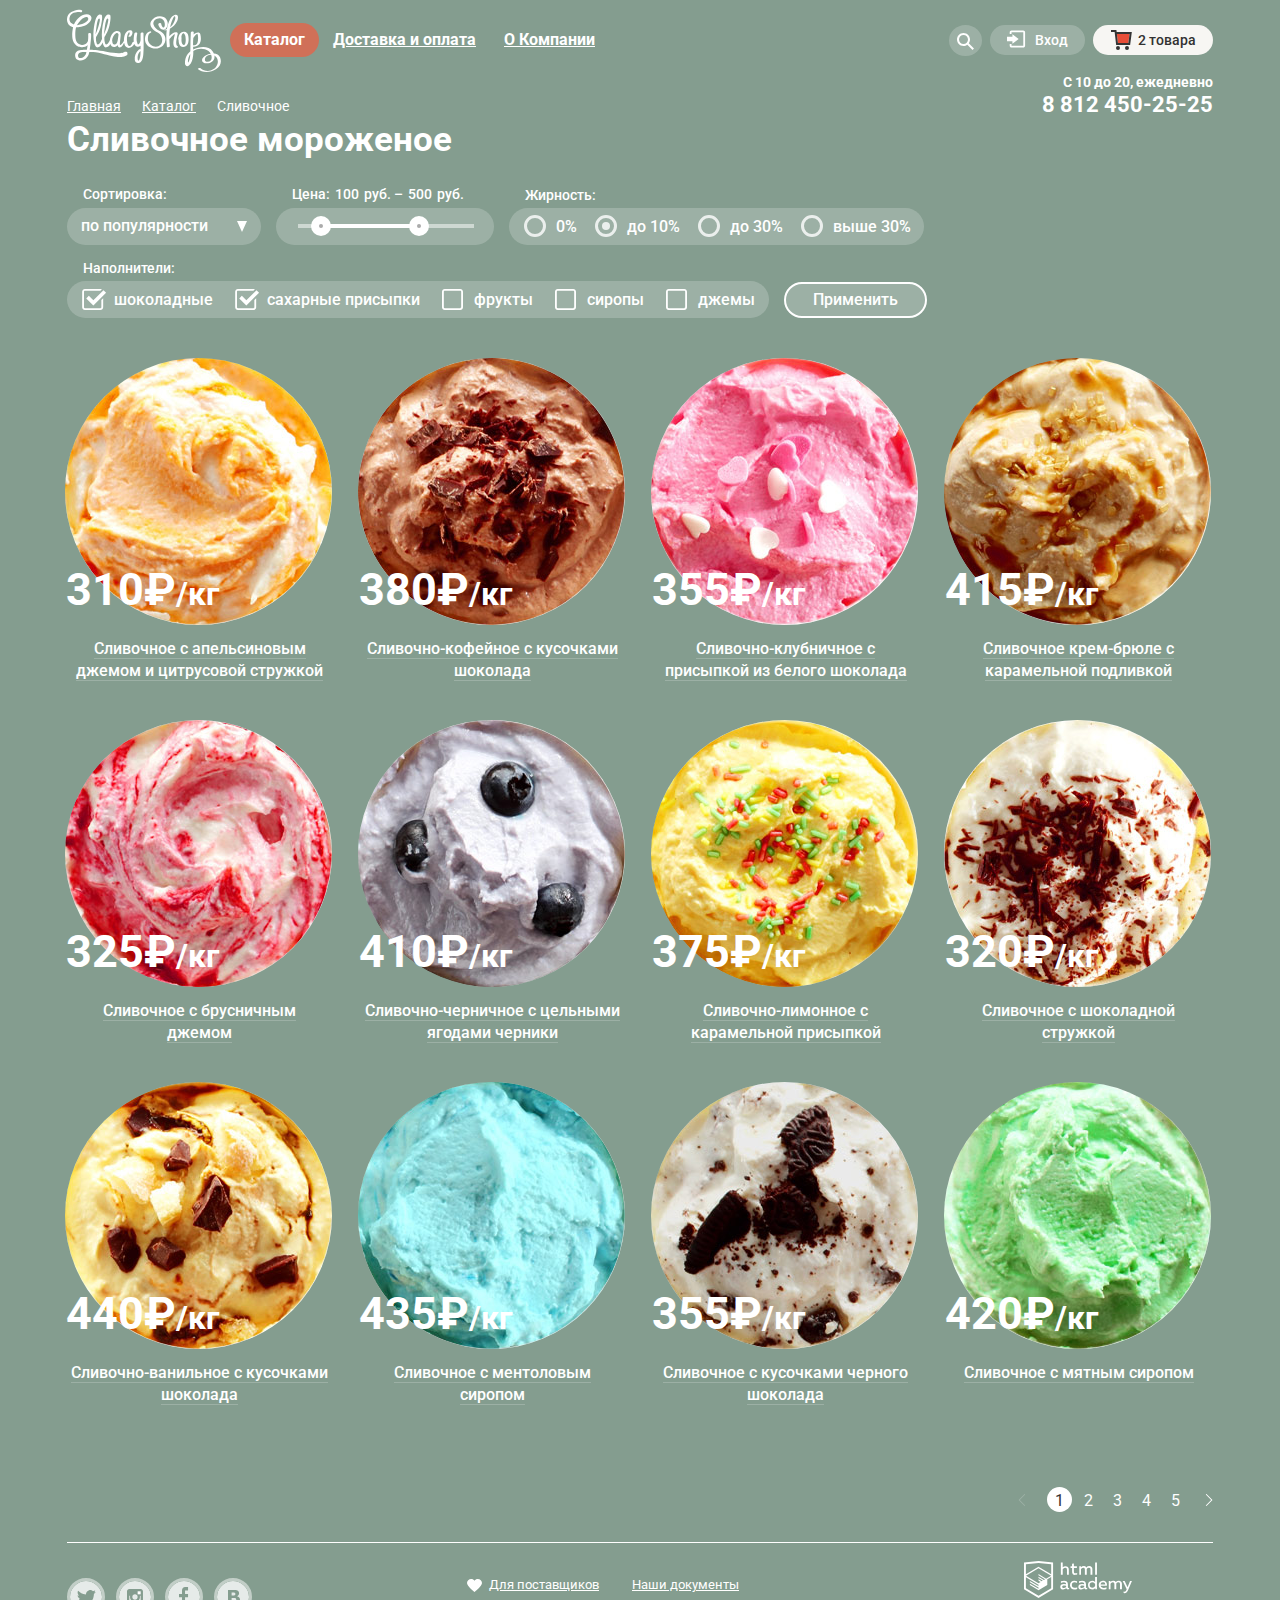
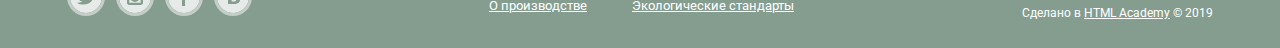
==== catalog.html @ d216a542 "Основное задание: завершаем вёрстку личного проекта" ====
<!DOCTYPE html>
<html lang="ru">
<head>
  <meta charset="UTF-8">
  <title>Каталог</title>
  <link href="https://fonts.googleapis.com/css?family=Roboto:400,500,700&display=swap&subset=cyrillic" rel="stylesheet">
  <link rel="stylesheet" href="css/normalize.css">
  <link rel="stylesheet" href="css/style.css">
</head>
<body>

<header class="main-header">
  <nav class="main-header__wrapper navigation">
    <a class="navigation__logo" href="index.html">
      <img src="img/logo.svg" width="154" height="64" alt="Логотип магазина Глейси">
    </a>
    <ul class="navigation__list menu">
      <li class="menu__item menu__item--catalog menu__item--current">
        <a class="menu__link active" href="#">Каталог</a>
        <ul class="menu__list submenu">
          <li class="submenu__item submenu__item--header"><a>Новинки</a></li>
          <li class="submenu__item"><a class="submenu__link active">Сливочное</a></li>
          <li class="submenu__item"><a class="submenu__link" href="#">Щербеты</a></li>
          <li class="submenu__item"><a class="submenu__link" href="#">Фруктовый лед</a></li>
          <li class="submenu__item"><a class="submenu__link" href="#">Мелорин</a></li>
        </ul>
      </li>
      <li class="menu__item"><a class="menu__link" href="#">Доставка и оплата</a></li>
      <li class="menu__item"><a class="menu__link" href="#">О Компании</a></li>
    </ul>
    <div class="user-navigation">
      <ul class="user-navigation__list">
        <li class="user-navigation__item user-navigation__search">
          <a class="user-navigation__link user-navigation__link--search" href="#">
            <span class="visually-hidden">Поиск</span>
            <svg version="1.1" xmlns="http://www.w3.org/2000/svg" xmlns:xlink="http://www.w3.org/1999/xlink" x="0px"
                 y="0px" width="17px"
                 height="17px" viewBox="0 0 17 17" enable-background="new 0 0 17 17" xml:space="preserve">
              <g>
	              <path fill="#FFFFFF" d="M16.958,15.527L11.75,10.32C12.533,9.247,13,7.93,13,6.5C13,2.91,10.09,0,6.5,0S0,2.91,0,6.5
		              S2.91,13,6.5,13c1.438,0,2.763-0.473,3.839-1.263l5.205,5.204L16.958,15.527z M6.5,11C4.019,11,2,8.981,2,6.5S4.019,2,6.5,2
		              S11,4.019,11,6.5S8.981,11,6.5,11z"/>
              </g>
            </svg>
          </a>
          <div class="tooltip search-form">
            <form action="#" method="get">
              <label for="search-field" class="visually-hidden">Поле поиска</label>
              <input type="search" name="search" id="search-field" placeholder="Что ищем?">
            </form>
          </div>
        </li>
        <li class="user-navigation__item user-navigation__login">
          <a class="user-navigation__link user-navigation__link--login" href="#">
            <svg version="1.1" xmlns="http://www.w3.org/2000/svg"
                 xmlns:xlink="http://www.w3.org/1999/xlink" x="0px" y="0px"
                 width="21px" height="19px" viewBox="0 0 21 19" enable-background="new 0 0 21 19" xml:space="preserve">
              <g>
	              <polygon fill="#FFFFFF"
                         points="6,14.875 12.917,9.5 6,4.125 6,7.042 -0.042,7.042 -0.042,11.959 6,11.959 	"/>
                <path fill="#FFFFFF"
                      d="M18,0H5C3.9,0,3,0.9,3,2v2h2V2h13v15H5v-2H3v2c0,1.1,0.9,2,2,2h13c1.1,0,2-0.9,2-2V2C20,0.9,19.1,0,18,0z"/>
              </g>
            </svg>
            Вход</a>
          <div class="tooltip login-form">
            <form action="#" method="post">
              <p>
                <label for="login-form-email" class="visually-hidden">Электронная почта</label>
                <input type="email" name="email" id="login-form-email" placeholder="Электронная почта">
              </p>
              <p>
                <label for="login-form-password" class="visually-hidden">Пароль</label>
                <input type="password" name="password" id="login-form-password" placeholder="Пароль">
              </p>
              <div class="login-form__controls">
                <button type="submit" class="login-form__btn btn">Войти</button>
                <p>
                  <a href="#" class="login-form__restore">Забыли пароль?</a>
                  <a href="#" class="login-form__restore">Новая регистрация</a>
                </p>
              </div>
            </form>
          </div>
        </li>
        <li class="user-navigation__item user-navigation__basket">
          <a class="user-navigation__link user-navigation__link--full" href="#">2 товара</a>
          <div class="tooltip basket-block">
            <ul class="basket-block__list order">
              <li class="basket-block__item">
                <button type="button" class="order__remove" aria-label="Удалить товар">Удалить товар</button>
                <a class="order__image" href="#">
                  <img src="img/orange-ice-cream-basket.jpg" alt="Пломбир с апельсиновым джемом">
                </a>
                <p class="order__header">Пломбир с апельсиновым джемом</p>
                <p class="order__price-block">
                  <span class="js-weight">1.5 кг.</span>x <span class="order__price js-price">200 руб.</span>
                </p>
                <p class="order__count-price">300 руб.</p>
              </li>
              <li class="basket-block__item">
                <button type="button" class="order__remove">Удалить товар</button>
                <a class="order__image" href="#">
                  <img src="img/strawberry-ice-cream-basket.jpg"
                       alt="Клубничный пломбир с присыпкой из белого шоколада">
                </a>
                <p class="order__header">Клубничный пломбир с присыпкой из белого шоколада</p>
                <p class="order__price-block">
                  <span class="js-weight">1.5 кг.</span>x <span class="order__price js-price">300 руб.</span>
                </p>
                <p class="order__count-price">450 руб.</p>
              </li>
            </ul>
            <p class="basket-block__total-price">Итого: 750 руб.</p>
            <a href="#" class="basket-block__btn btn">Оформить заказ</a>
          </div>
        </li>
      </ul>
    </div>
  </nav>
</header>

<main class="page-content page-catalog">
  <div class="page-content__header">
    <ul class="breadcrumbs">
      <li class="breadcrumbs__item"><a href="index.html">Главная</a></li>
      <li class="breadcrumbs__item"><a href="#">Каталог</a></li>
      <li class="breadcrumbs__item breadcrumbs__item--current"><a>Сливочное</a></li>
    </ul>
    <p class="contacts">
      <span>С 10 до 20, ежедневно</span>
      <a href="tel:88124502525">8 812 450-25-25</a>
    </p>
  </div>
  <h1>Сливочное мороженое</h1>
  <section class="filters">
    <h2 class="visually-hidden">Фильтры выбора товаров</h2>
    <form action="#" method="get">
      <fieldset class="catalog-filter">
        <label for="sort-field" class="catalog-filter__legend">Сортировка:</label>
        <div class="catalog-filter__wrapper catalog-filter__wrapper--select">
          <select name="sort" id="sort-field">
            <option value="popular" selected>по популярности</option>
            <option value="cheap">сначала недорогие</option>
            <option value="expensive">сначала дорогие</option>
            <option value="fat">по жирности</option>
          </select>
        </div>
      </fieldset>
      <section class="catalog-filter">
        <h2 class="visually-hidden">Фильтр по цене товара</h2>
        <p class="catalog-filter__legend price">Цена:
          <label for="price-min-field" class="visually-hidden">Минимальное значение:</label>
          <input type="text" name="price-min" id="price-min-field" value="100"> руб.
          –
          <label for="price-max-field" class="visually-hidden">Максимальное значение:</label>
          <input type="text" name="price-max" id="price-max-field" value="500"> руб.
        </p>
        <div class="catalog-filter__list range">
          <div class="range__line">Утолщенная линия между правым и левым ползунками</div>
          <button type="button" class="range__btn range__btn--left">Левый ползунок</button>
          <button type="button" class="range__btn range__btn--right">Правый ползунок</button>
        </div>
      </section>
      <fieldset class="catalog-filter">
        <legend class="catalog-filter__legend">Жирность:</legend>
        <ul class="catalog-filter__list radio-filter">
          <li class="radio-filter__item">
            <input class="radio-filter__input visually-hidden" type="radio" name="fat" value="0%" id="fat-zero">
            <label class="radio-filter__label" for="fat-zero">0%</label>
          </li>
          <li class="radio-filter__item">
            <input class="radio-filter__input visually-hidden" type="radio" name="fat" value="до 10%" id="fat-ten" checked>
            <label class="radio-filter__label" for="fat-ten">до 10%</label>
          </li>
          <li class="radio-filter__item">
            <input class="radio-filter__input visually-hidden" type="radio" name="fat" value="до 30%" id="fat-thirty">
            <label class="radio-filter__label" for="fat-thirty">до 30%</label>
          </li>
          <li class="radio-filter__item">
            <input class="radio-filter__input visually-hidden" type="radio" name="fat" value="выше 30%" id="fat-above-thirty">
            <label class="radio-filter__label" for="fat-above-thirty">выше 30%</label>
          </li>
        </ul>
      </fieldset>
      <fieldset class="catalog-filter catalog-filter--filler">
        <legend class="catalog-filter__legend">Наполнители:</legend>
        <ul class="catalog-filter__list checkbox-filter">
          <li class="checkbox-filter__item">
            <input class=" checkbox-filter__input visually-hidden" type="checkbox" name="chocolate" id="chocolate-field" checked>
            <label class="checkbox-filter__label" for="chocolate-field">шоколадные</label>
          </li>
          <li class="checkbox-filter__item">
            <input class=" checkbox-filter__input visually-hidden" type="checkbox" name="sugar-powder" id="sugar-powder-field" checked>
            <label class="checkbox-filter__label" for="sugar-powder-field">сахарные присыпки</label>
          </li>
          <li class="checkbox-filter__item">
            <input class=" checkbox-filter__input visually-hidden" type="checkbox" name="fruits" id="fruits-field">
            <label class="checkbox-filter__label" for="fruits-field">фрукты</label>
          </li>
          <li class="checkbox-filter__item">
            <input class=" checkbox-filter__input visually-hidden" type="checkbox" name="syrups" id="syrups-field">
            <label class="checkbox-filter__label" for="syrups-field">сиропы</label>
          </li>
          <li class="checkbox-filter__item">
            <input class=" checkbox-filter__input visually-hidden" type="checkbox" name="jams" id="jams-field">
            <label class="checkbox-filter__label" for="jams-field">джемы</label>
          </li>
        </ul>
      </fieldset>
      <button type="submit" class="filters__btn">Применить</button>
    </form>
  </section>
  <section class="catalog">
    <h2 class="visually-hidden">Список товаров</h2>
    <ul class="catalog__list">
      <li class="catalog__item catalog-card">
        <div class="catalog-card__inner">
          <h3 class="catalog-card__header">
            <a href="img/orange-ice-cream.jpg">Сливочное с апельсиновым джемом и цитрусовой стружкой</a>
          </h3>
          <a class="catalog-card__image" href="img/orange-ice-cream.jpg">
            <img src="img/orange-ice-cream.jpg" width="267" height="267"
                 alt="Сливочное с апельсиновым джемом и цитрусовой стружкой">
          </a>
          <p class="catalog-card__price">310&#8381;<span class="catalog-card__weight">/кг</span></p>
          <a class="catalog-card__btn btn" href="#">Быстрый просмотр</a>
        </div>
      </li>
      <li class="catalog__item catalog-card">
        <div class="catalog-card__inner">
          <h3 class="catalog-card__header">
            <a href="img/coffee-ice-cream.jpg">Сливочно-кофейное с кусочками шоколада</a>
          </h3>
          <a class="catalog-card__image" href="img/coffee-ice-cream.jpg">
            <img src="img/coffee-ice-cream.jpg" width="267" height="267" alt="Сливочно-кофейное с кусочками шоколада">
          </a>
          <p class="catalog-card__price">380&#8381;<span class="catalog-card__weight">/кг</span></p>
          <a class="catalog-card__btn btn" href="#">Быстрый просмотр</a>
        </div>
      </li>
      <li class="catalog__item catalog-card">
        <div class="catalog-card__inner">
          <h3 class="catalog-card__header">
            <a href="img/strawberry-ice-cream.jpg">Сливочно-клубничное с присыпкой из белого шоколада</a>
          </h3>
          <a class="catalog-card__image" href="img/strawberry-ice-cream.jpg">
            <img src="img/strawberry-ice-cream.jpg" width="267" height="267"
                 alt="Сливочно-клубничное с присыпкой из белого шоколада">
          </a>
          <p class="catalog-card__price">355&#8381;<span class="catalog-card__weight">/кг</span></p>
          <a class="catalog-card__btn btn" href="#">Быстрый просмотр</a>
        </div>
      </li>
      <li class="catalog__item catalog-card">
        <div class="catalog-card__inner">
          <h3 class="catalog-card__header">
            <a href="img/cream-ice-cream.jpg">Сливочное крем-брюле с карамельной подливкой</a>
          </h3>
          <a class="catalog-card__image" href="img/cream-ice-cream.jpg">
            <img src="img/cream-ice-cream.jpg" width="267" height="267"
                 alt="Сливочное крем-брюле с карамельной подливкой">
          </a>
          <p class="catalog-card__price">415&#8381;<span class="catalog-card__weight">/кг</span></p>
          <a class="catalog-card__btn btn" href="#">Быстрый просмотр</a>
        </div>
      </li>
      <li class="catalog__item catalog-card">
        <div class="catalog-card__inner">
          <h3 class="catalog-card__header">
            <a href="img/cowberry-ice-cream.jpg">Сливочное с брусничным джемом</a>
          </h3>
          <a class="catalog-card__image" href="img/cowberry-ice-cream.jpg">
            <img src="img/cowberry-ice-cream.jpg" width="267" height="267" alt="Сливочное с брусничным джемом">
          </a>
          <p class="catalog-card__price">325&#8381;<span class="catalog-card__weight">/кг</span></p>
          <a class="catalog-card__btn btn" href="#">Быстрый просмотр</a>
        </div>
      </li>
      <li class="catalog__item catalog-card">
        <div class="catalog-card__inner">
          <h3 class="catalog-card__header">
            <a href="img/blueberries-ice-cream.jpg">Сливочно-черничное с цельными ягодами черники</a>
          </h3>
          <a class="catalog-card__image" href="img/blueberries-ice-cream.jpg">
            <img src="img/blueberries-ice-cream.jpg" width="267" height="267"
                 alt="Сливочно-черничное с цельными ягодами черники">
          </a>
          <p class="catalog-card__price">410&#8381;<span class="catalog-card__weight">/кг</span></p>
          <a class="catalog-card__btn btn" href="#">Быстрый просмотр</a>
        </div>
      </li>
      <li class="catalog__item catalog-card">
        <div class="catalog-card__inner">
          <h3 class="catalog-card__header">
            <a href="img/lemon-ice-cream.jpg">Сливочно-лимонное с карамельной присыпкой</a>
          </h3>
          <a class="catalog-card__image" href="img/lemon-ice-cream.jpg">
            <img src="img/lemon-ice-cream.jpg" width="267" height="267" alt="Сливочно-лимонное с карамельной присыпкой">
          </a>
          <p class="catalog-card__price">375&#8381;<span class="catalog-card__weight">/кг</span></p>
          <a class="catalog-card__btn btn" href="#">Быстрый просмотр</a>
        </div>
      </li>
      <li class="catalog__item catalog-card">
        <div class="catalog-card__inner">
          <h3 class="catalog-card__header">
            <a href="img/chocolate-chips-ice-cream.jpg">Сливочное с шоколадной стружкой</a>
          </h3>
          <a class="catalog-card__image" href="img/chocolate-chips-ice-cream.jpg">
            <img src="img/chocolate-chips-ice-cream.jpg" width="267" height="267" alt="Сливочное с шоколадной стружкой">
          </a>
          <p class="catalog-card__price">320&#8381;<span class="catalog-card__weight">/кг</span></p>
          <a class="catalog-card__btn btn" href="#">Быстрый просмотр</a>
        </div>
      </li>
      <li class="catalog__item catalog-card">
        <div class="catalog-card__inner">
          <h3 class="catalog-card__header">
            <a href="img/vanilla-ice-cream.jpg">Сливочно-ванильное с кусочками шоколада</a>
          </h3>
          <a class="catalog-card__image" href="img/vanilla-ice-cream.jpg">
            <img src="img/vanilla-ice-cream.jpg" width="267" height="267" alt="Сливочно-ванильное с кусочками шоколада">
          </a>
          <p class="catalog-card__price">440&#8381;<span class="catalog-card__weight">/кг</span></p>
          <a class="catalog-card__btn btn" href="#">Быстрый просмотр</a>
        </div>
      </li>
      <li class="catalog__item catalog-card">
        <div class="catalog-card__inner">
          <h3 class="catalog-card__header">
            <a href="img/menthol-ice-cream.jpg">Сливочноe с ментоловым сиропом</a>
          </h3>
          <a class="catalog-card__image" href="img/menthol-ice-cream.jpg">
            <img src="img/menthol-ice-cream.jpg" width="267" height="267" alt="Сливочноe с ментоловым сиропом">
          </a>
          <p class="catalog-card__price">435&#8381;<span class="catalog-card__weight">/кг</span></p>
          <a class="catalog-card__btn btn" href="#">Быстрый просмотр</a>
        </div>
      </li>
      <li class="catalog__item catalog-card">
        <div class="catalog-card__inner">
          <h3 class="catalog-card__header">
            <a href="img/chocolate-piece-ice-cream.jpg">Сливочное с кусочками черного шоколада</a>
          </h3>
          <a class="catalog-card__image" href="img/chocolate-piece-ice-cream.jpg">
            <img src="img/chocolate-piece-ice-cream.jpg" width="267" height="267"
                 alt="Сливочное с кусочками черного шоколада">
          </a>
          <p class="catalog-card__price">355&#8381;<span class="catalog-card__weight">/кг</span></p>
          <a class="catalog-card__btn btn" href="#">Быстрый просмотр</a>
        </div>
      </li>
      <li class="catalog__item catalog-card">
        <div class="catalog-card__inner">
          <h3 class="catalog-card__header">
            <a href="img/mint-ice-cream.jpg">Сливочное с мятным сиропом</a>
          </h3>
          <a class="catalog-card__image" href="img/mint-ice-cream.jpg">
            <img src="img/mint-ice-cream.jpg" width="267" height="267" alt="Сливочное с мятным сиропом">
          </a>
          <p class="catalog-card__price">420&#8381;<span class="catalog-card__weight">/кг</span></p>
          <a class="catalog-card__btn btn" href="#">Быстрый просмотр</a>
        </div>
      </li>
    </ul>
  </section>
  <ul class="pagination">
    <li class="pagination__item pagination__item--previous">
      <a>
        <span class="visually-hidden">Предыдущая</span>
        <svg version="1.1" xmlns="http://www.w3.org/2000/svg" xmlns:xlink="http://www.w3.org/1999/xlink" x="0px" y="0px"
             width="8px" height="12px" viewBox="0 0 8 12" enable-background="new 0 0 8 12" xml:space="preserve">
          <path fill="#C1C6CE" d="M7.237,5.642L1.729,0.133c-0.198-0.198-0.519-0.198-0.716,0s-0.198,0.519,0,0.716L6.163,6l-5.151,5.15
	          c-0.198,0.198-0.198,0.519,0,0.717c0.099,0.099,0.229,0.148,0.358,0.148c0.129,0,0.259-0.05,0.358-0.148l5.509-5.509
	          C7.436,6.16,7.436,5.84,7.237,5.642z"/>
        </svg>
      </a>
    </li>
    <li class="pagination__item pagination__item--current"><a>1</a></li>
    <li class="pagination__item"><a href="#">2</a></li>
    <li class="pagination__item"><a href="#">3</a></li>
    <li class="pagination__item"><a href="#">4</a></li>
    <li class="pagination__item"><a href="#">5</a></li>
    <li class="pagination__item pagination__item--next">
      <a href="#">
        <span class="visually-hidden">Следующая</span>
        <svg version="1.1" xmlns="http://www.w3.org/2000/svg" xmlns:xlink="http://www.w3.org/1999/xlink" x="0px" y="0px"
             width="8px" height="12px" viewBox="0 0 8 12" enable-background="new 0 0 8 12" xml:space="preserve">
          <path fill="#C1C6CE" d="M7.237,5.642L1.729,0.133c-0.198-0.198-0.519-0.198-0.716,0s-0.198,0.519,0,0.716L6.163,6l-5.151,5.15
	          c-0.198,0.198-0.198,0.519,0,0.717c0.099,0.099,0.229,0.148,0.358,0.148c0.129,0,0.259-0.05,0.358-0.148l5.509-5.509
	          C7.436,6.16,7.436,5.84,7.237,5.642z"/>
        </svg>
      </a>
    </li>
  </ul>
</main>

<footer class="main-footer main-footer--catalog">
  <div class="main-footer__wrapper">
    <section class="main-footer__item footer-social">
      <h2 class="visually-hidden">Группы в соц. сетях</h2>
      <ul class="footer-social__list">
        <li>
          <a class="footer-social__btn footer-social__btn--tvr" href="#">
            <span class="visually-hidden">Группа в твиттере</span>
            <svg version="1.1" xmlns="http://www.w3.org/2000/svg" xmlns:xlink="http://www.w3.org/1999/xlink" x="0px"
                 y="0px" width="32px"
                 height="32px" viewBox="0 0 32 32" enable-background="new 0 0 32 32" xml:space="preserve">
              <g>
	              <path fill="#FFFFFF" d="M16,0C7.164,0,0,7.164,0,16c0,8.837,7.164,16,16,16c8.837,0,16-7.163,16-16C32,7.164,24.837,0,16,0z
		              M23.944,12.809c-0.251,6.516-3.463,10.832-10.992,10.702c-0.14,0-0.205,0-0.233,0c-0.015,0-0.021,0-0.021,0
		              c-0.029,0-0.094,0-0.232,0c-0.447,0-4.543-0.443-5.344-1.823c2.479,0.19,4.247-0.406,5.12-1.136
		              c-1.048-0.289-2.923-0.461-3.251-2.848c0.384,0.104,0.618,0.221,1.299,0.113c-1.307-0.824-2.758-1.519-2.679-3.643
		              c0.311,0.317,1.164,0.518,1.46,0.457c-0.768-0.233-2.149-3.244-0.974-4.781c1.984,1.79,4.075,3.482,7.804,3.643
		              c0.227-2.214,1.24-3.699,3.168-4.325c1.84-0.479,3.255,0.26,3.901,1.138c0.737-0.224,1.453-0.466,2.193-0.685
		              c-0.004,0.833-0.569,1.463-0.935,1.709c0.747,0.165,1.423-0.475,1.423-0.475C25.467,11.818,24.557,12.58,23.944,12.809z"/>
              </g>
            </svg>
          </a>
        </li>
        <li>
          <a class="footer-social__btn footer-social__btn--inst" href="#">
            <span class="visually-hidden">Группа в инстаграмме</span>
            <svg version="1.1" xmlns="http://www.w3.org/2000/svg" xmlns:xlink="http://www.w3.org/1999/xlink" x="0px" y="0px"
                 width="32px" height="32px" viewBox="0 0 32 32" enable-background="new 0 0 32 32" xml:space="preserve">
              <g>
	              <path fill="#FFFFFF" d="M20.916,16c0,2.728-2.211,4.938-4.938,4.938S11.039,18.728,11.039,16c0-0.394,0.051-0.773,0.138-1.14
		              h-0.897v6.838h11.396V14.86h-0.897C20.865,15.227,20.916,15.606,20.916,16z"/>
                <path fill="#FFFFFF" d="M15.978,18.659c1.466,0,2.659-1.193,2.659-2.659s-1.193-2.659-2.659-2.659
		              c-1.466,0-2.659,1.193-2.659,2.659S14.511,18.659,15.978,18.659z"/>
                <rect x="18.637" y="10.302" fill="#FFFFFF" width="3.039" height="3.039"/>
                <path fill="#FFFFFF" d="M16,0C7.164,0,0,7.164,0,16c0,8.837,7.164,16,16,16c8.837,0,16-7.163,16-16C32,7.164,24.837,0,16,0z
		              M23.955,21.698c0,1.254-1.025,2.279-2.279,2.279H10.279C9.026,23.978,8,22.952,8,21.698V10.302c0-1.253,1.026-2.279,2.279-2.279
		              h11.396c1.254,0,2.279,1.026,2.279,2.279V21.698z"/>
              </g>
            </svg>
          </a>
        </li>
        <li>
          <a class="footer-social__btn footer-social__btn--fb" href="#">
            <span class="visually-hidden">Группа во фейсбуке</span>
            <svg version="1.1" xmlns="http://www.w3.org/2000/svg" xmlns:xlink="http://www.w3.org/1999/xlink" x="0px" y="0px"
                 width="32px" height="32px" viewBox="0 0 32 32" enable-background="new 0 0 32 32" xml:space="preserve">
              <path fill="#FFFFFF" d="M16,0C7.164,0,0,7.163,0,16s7.164,16,16,16c8.837,0,16-7.164,16-16S24.837,0,16,0z M20.062,9.455h-3.021
	              v3.444h3.021v3.445h-3.021v8.61h-3.021v-8.61H11v-3.445h3.021V9.455c0-1.902,1.353-3.445,3.021-3.445h3.021V9.455z"/>
            </svg>
          </a>
        </li>
        <li>
          <a class="footer-social__btn footer-social__btn--vk" href="#">
            <span class="visually-hidden">Группа во вконтакте</span>
            <svg version="1.1" xmlns="http://www.w3.org/2000/svg" xmlns:xlink="http://www.w3.org/1999/xlink" x="0px" y="0px"
                 width="32px" height="32px" viewBox="0 0 32 32" enable-background="new 0 0 32 32" xml:space="preserve">
              <g>
	              <path fill="#FFFFFF" d="M16.637,14.495c0.402-0.019,0.719-0.082,0.951-0.188c0.326-0.145,0.54-0.33,0.641-0.559
		              c0.101-0.229,0.15-0.496,0.15-0.797c0-0.232-0.058-0.465-0.174-0.697c-0.116-0.232-0.322-0.405-0.617-0.517
		              c-0.264-0.1-0.592-0.155-0.984-0.165c-0.392-0.009-0.943-0.014-1.652-0.014h-0.339v2.965h0.565
		              C15.749,14.523,16.235,14.514,16.637,14.495z"/>
                <path fill="#FFFFFF" d="M18.118,17.084c-0.282-0.081-0.672-0.125-1.166-0.132c-0.494-0.006-1.012-0.009-1.55-0.009h-0.79v3.493
		              h0.264c1.014,0,1.74-0.003,2.18-0.009c0.438-0.007,0.843-0.088,1.212-0.245c0.377-0.157,0.633-0.364,0.774-0.625
		              s0.214-0.562,0.214-0.9c0-0.446-0.088-0.788-0.261-1.03C18.825,17.386,18.531,17.204,18.118,17.084z"/>
                <path fill="#FFFFFF" d="M16,0C7.164,0,0,7.164,0,16c0,8.837,7.164,16,16,16c8.837,0,16-7.163,16-16C32,7.164,24.837,0,16,0z
		              M22.602,20.531c-0.273,0.533-0.646,0.976-1.124,1.327c-0.552,0.415-1.161,0.71-1.823,0.886s-1.501,0.264-2.519,0.264h-6.121V8.987
		              h5.443c1.13,0,1.957,0.038,2.48,0.113c0.524,0.076,1.045,0.242,1.561,0.5c0.533,0.27,0.929,0.632,1.189,1.087
		              c0.26,0.455,0.392,0.975,0.392,1.558c0,0.678-0.179,1.278-0.536,1.795c-0.358,0.518-0.863,0.92-1.517,1.208v0.075
		              c0.917,0.182,1.642,0.559,2.179,1.13c0.537,0.571,0.807,1.325,0.807,2.261C23.013,19.392,22.875,19.997,22.602,20.531z"/>
              </g>
            </svg>
          </a>
        </li>
      </ul>
    </section>
    <section class="main-footer__item footer-info">
      <h2 class="visually-hidden">Информация</h2>
      <ul class="footer-info__list">
        <li><a class="footer-info__heart" href="#">Для поставщиков</a></li>
        <li><a href="#">Наши документы</a></li>
        <li><a href="#">О производстве</a></li>
        <li><a href="#">Экологические стандарты</a></li>
      </ul>
    </section>
    <section class="main-footer__item footer-copyright">
      <h2 class="visually-hidden">Авторские права разработчика сайта</h2>
      <a href="https://htmlacademy.ru/intensive/htmlcss">
        <img src="img/logo-htmlacademy.svg" width="108" height="39" alt="Логотип HTML academy">
      </a>
      <p>Сделано в <a class="footer-copyright__html-academy" href="https://htmlacademy.ru/intensive/htmlcss">HTML
        Academy</a> © 2019</p>
    </section>
  </div>
</footer>

</body>
</html>
---- css/style.css ----
@keyframes slider-animation {
  from {
    transform: translateY(-1000px);
  }

  50% {
    transform: scale(1);
  }

  to {
    transform: translateY(0px);
  }
}

body {
  background-color: #849d8f;
  color: #ffffff;
  font-family: "Roboto", "Arial", sans-serif;
  font-size: 16px;
  font-weight: 400;
  line-height: 22px;
  padding: 0;
}

.hidden {
  display: none;
}

.visually-hidden {
  position: absolute;
  width: 1px;
  height: 1px;
  margin: -1px;
  border: 0;
  padding: 0;
  clip: rect(0 0 0 0);
  overflow: hidden;
}

.overlay {
  background-color: rgba(0, 0, 0, 0.3);
  height: 100%;
  position: fixed;
    left: 0;
    top: 0;
  width: 100%;
  z-index: 1;
}

input::placeholder,
textarea::placeholder {
  color: #999999;
  font-size: 14px;
  font-weight: 400;
  line-height: 24px;
}

/*     IE,  Edge     */
input:-ms-input-placeholder,
textarea:-ms-input-placeholder,
input::-ms-input-placeholder,
textarea::-ms-input-placeholder {
  color: #999999;
  font-size: 14px;
  font-weight: 400;
  line-height: 24px;
}

:focus {
  box-shadow: 0 0 0 2px #8fbdec;
  outline: none;
}

input:focus {
  border-radius: 3px;
}

.ice-cream-1 {
  background-color: #849d8f;
}

.ice-cream-2 {
  background-color: #8996a6;
}

.ice-cream-3 {
  background-color: #9d8b84;
}

.animation {
  animation-name: slider-animation;
  animation-duration: 0.5s;
}

/*      HEADER       */

.main-header {
  color: #323232;
  padding-top: 9px;
}

.main-header__wrapper {
  display: flex;
    align-items: center;
    justify-content: flex-start;
  margin: 0 auto;
  padding: 0 27px;
  width: 1146px;
}

.menu,
.submenu {
  list-style-type: none;
  margin: 0;
  padding: 0;
}

.menu {
  display: flex;
    flex-wrap: wrap;
  font-weight: 700;
  line-height: 18px;
  width: 470px;
}

.menu a {
  display: block;
}

.menu__item--catalog {
  position: relative;
}

.menu__item--catalog::after {
  background-color: transparent;
  content: "";
  position: absolute;
    bottom: -3px;
  height: 5px;
  width: 90px;
}

.navigation__logo {
  height: 62px;
  margin-right: 9px;
  width: 154px;
}

.menu .active {
  background-color: #d07058;
  color: #ffffff;
  text-decoration: none;
}

.menu__link.active {
  font-weight: 700;
}

.menu__link {
  border-radius: 20px;
  color: #ffffff;
  padding: 8px 14px;
}

.menu__link[href]:hover,
.menu__link[href]:focus {
  background-color: #f7f6f3;
  color: #323232;
  font-weight: bold;
  text-decoration: none;
}

.menu__link[href]:active {
  background-color: #ededed;
  box-shadow: inset 0 2px 1px 0 #696969;
}

.submenu {
  background-color: #f8f7f4;
  border-radius: 5px;
  color: #323232;
  font-size: 14px;
  font-weight: 400;
  line-height: 16px;
  opacity: 0;
  pointer-events: none;
  position: absolute;
    left: -5px;
    top: 36px;
  width: 142px;
}

.submenu,
.tooltip {
  box-shadow: 0 20px 20px 0 rgba(0, 0, 0, 0.4);
}


.submenu__item a {
  display: block;
  padding: 6px 15px 10px 19px;
}

.submenu__item--header a {
  border-bottom: 1px solid #d1d0ce;
  font-weight: 700;
  margin: 0 5px 3px;
  padding: 13px 15px 10px;
}

.submenu__link {
  color: #323232;
  text-decoration: none;
}

.submenu__link[href]:hover,
.submenu__link[href]:focus {
  background-color: #fbded7;
}

.submenu__link[href]:active {
  background-color: #f6b5a5;
}

.menu__item--catalog:hover .submenu,
.menu__link--catalog:hover + .submenu,
.menu__link--catalog:focus + .submenu {
  opacity: 1;
  pointer-events: auto;
}

.menu__item--catalog:focus-within .submenu {
  opacity: 1;
  pointer-events: auto;
}

.user-navigation {
  font-size: 14px;
  line-height: 16px;
  margin-left: auto;
}

.user-navigation__item {
  margin-left: 8px;
  position: relative;
}

.user-navigation__item::after {
  background-color: transparent;
  content: "";
  position: absolute;
    bottom: -5px;
    height: 5px;
  width: 100px;
}

.user-navigation__search::after {
  width: 40px;
}

.user-navigation__list {
  display: flex;
    align-items: center;
    flex-wrap: wrap;
    -ms-flex-wrap: wrap;
  list-style-type: none;
  margin: 0;
  padding: 0;
}

.user-navigation__link {
  background-color: rgba(255, 255, 255, 0.2);
  border-radius: 25px;
  display: block;
  color: #ffffff;
  font-weight: 500;
  padding-bottom: 7px;
  padding-left: 45px;
  padding-right: 17px;
  padding-top: 7px;
  position: relative;
  text-decoration: none;
}

.tooltip {
  background-color: #f8f7f4;
  border-radius: 5px;
  font-size: 16px;
  line-height: 24px;
  opacity: 0;
  pointer-events: none;
  position: absolute;
    right: 0;
    top: 34px;
  z-index: 1;
}

.tooltip input {
  border: 1px solid #d3d3d2;
  border-radius: 3px;
  box-sizing: border-box;
  font: inherit;
  font-weight: 700;
  height: 43px;
}

.tooltip input:hover {
  border: 1px solid transparent;
  box-shadow: 0 0 0 2px #d3d3d2;
}

.tooltip input:focus {
  border: 1px solid transparent;
  box-shadow: 0 0 0 2px #8fbdec;
}

.search-form {
  padding: 20px 15px 21px;
  width: 313px;
}

.search-form input {
  padding: 0 12px;
  width: 100%;
}

.login-form {
  padding: 20px 18px 16px 18px;
  width: 241px;
}

.login-form__item {
  margin: 0;
  margin-bottom: 21px;
}

.login-form input {
  padding: 0 14px;
  width: 100%;
}

.login-form__controls {
  display: flex;
  align-items: flex-start;
}

.login-form__controls p {
  margin: 0;
}

.login-form__restore {
  color: #323232;
  /*display: block;*/
  font-size: 13px;
}

.login-form__btn {
  border-radius: 20px;
  margin-right: 20px;
  padding: 12px 25px 10px;
}

.user-navigation__search a {
  border-radius: 50%;
  padding: 8px;
  padding-bottom: 3px;
}

.user-navigation__item:hover .tooltip,
.user-navigation__link:hover + .tooltip,
.user-navigation__link:focus + .tooltip {
  opacity: 1;
  pointer-events: auto;
}

.user-navigation__item:focus-within .tooltip {
  opacity: 1;
  pointer-events: auto;
}

.user-navigation__login svg {
  height: 20px;
  position: absolute;
    left: 17px;
    top: 4px;
  width: 19px;
}

.user-navigation__link--basket svg {
  height: 20px;
  position: absolute;
    left: 16px;
    top: 4px;
  width: 21px;
}

.user-navigation__link:hover path,
.user-navigation__link--basket:hover circle,
.user-navigation__link--login:hover polygon,
.user-navigation__link:focus path,
.user-navigation__link--basket:focus circle,
.user-navigation__link--login:focus polygon{
  fill: #323232;
}

.user-navigation__link:hover,
.user-navigation__link:focus {
  background-color: #f8f7f4;
  color: #323232;
}

.user-navigation__link--full {
  background-color: #f7f6f3;
  color: #323232;
}

.user-navigation__link--full::before {
  background: url("../img/basket-full.svg");
  content: "";
  height: 20px;
  position: absolute;
    left: 18px;
    top: 5px;
  width: 21px;
}

.login-form__restore:hover,
.login-form__restore:focus,
.login-form__restore:active {
  color: #e84d37;
}

.basket-block {
  box-sizing: border-box;
  color: #323232;
  font-size: 13px;
  line-height: 16px;
  padding: 7px 15px 15px;
  text-align: right;
  width: 540px;
}

.basket-block__list {
  border-bottom: 1px solid #cacac7;
  display: flex;
    -ms-flex-direction: column;
    flex-direction: column;
  list-style-type: none;
  margin: 0 0 12px;
  padding: 0;
  text-align: left;
}

.basket-block__item {
  display: flex;
    align-items: baseline;
  margin-bottom: 4px;
}

.order__remove {
  border: 0;
  font-size: 0;
  padding: 0;
  padding-right: 27px;
  position: relative;
}

.order__remove::before {
  background-image: url("../img/button-remove.svg");
  content: "";
  height: 11px;
  position: absolute;
    left: 1px;
    top: -11px;
  width: 11px;
}

.order__image {
  margin-right: 13px;
  position: relative;
    top: 12px;
}

.order__header {
  margin-right: 26px;
  width: 220px;
}

.order__price-block {
  margin-right: 28px;
}

.basket-block__total-price {
  font-size: 15px;
  font-weight: 700;
  line-height: 18px;
  margin: 0 0 14px;
}

.order__price {
  color: #999999;
}

.basket-block__btn {
  border-radius: 25px;
  padding: 13px 15px;
}

.btn {
  background-image: linear-gradient(to top, #e74a35, #f26843);
  border: 0;
  box-shadow: 0 2px 2px 0 rgba(172, 16, 0, 0.64);
  display: inline-block;
  color: #ffffff;
  font-size: 18px;
  font-weight: 700;
  line-height: 24px;
  text-decoration: none;
  vertical-align: middle;
}

.btn:hover,
.btn:focus {
  background-image: linear-gradient(to bottom, rgba(255, 255, 255, 0.2), rgba(255, 255, 255, 0.2)), linear-gradient(to top, #e74a35, #f26843);
  box-shadow: 0 2px 2px 0 #ac1000;
}

.btn:active {
  background-image: linear-gradient(to bottom, rgba(0, 0, 0, 0.07), rgba(0, 0, 0, 0.07)), linear-gradient(to bottom, #e74a35, #f26843);
  box-shadow: inset 0 2px 2px 0 #942718;
}

/*        INDEX          */

.page-content__header,
.slider {
  margin: 0 auto;
  padding: 0 27px;
  text-align: right;
  width: 1146px;
}

.page-content__header {
  margin-bottom: 13px;
}

.page-content__header p {
  margin: 0;
  margin-left: auto;
}

.slider {
  text-align: center;
}

.slider__list {
  list-style-type: none;
  margin: 0;
  padding: 0;
}

.slider img {
  margin: 0 auto;
  position: absolute;
    left: 0;
    right: 0;
    top: 0;
  z-index: -1;
}

.slider h3 {
  font-size: 60px;
  font-weight: 700;
  line-height: 60px;
  margin: 0 auto 32px;
  padding-top: 261px;
  text-align: center;
  width: 670px;
}

.ice-cream__btn {
  border-radius: 50px;
  font-size: 32px;
  line-height: 44px;
  margin-bottom: 40px;
  padding: 8px 42px 12px;
  text-shadow: 0 2px 5px rgba(160, 32, 11, 0.76);
}

.controls-wrapper {
  position: relative;
}

.slider__controls {
  display: flex;
  list-style-type: none;
  margin: 0;
  padding: 0;
  position: absolute;
    bottom: 64px;
}

.slider__btn {
  background-color: transparent;
  border: 2px solid #ffffff;
  border-radius: 50%;
  cursor: pointer;
  display: block;
  height: 21px;
  margin-right: 8px;
  padding: 0;
  width: 21px;
}

.slider__btn:hover,
.slider__btn:focus {
  background-color: rgba(255, 255, 255, 0.4);
}

.slider__btn:active {
  background-color: #ffffff;
  border: 2px solid #ffffff;
}

.slider__btn.active {
  background-color: #ffffff;
  border: 1px solid #ffffff;
}

.banners {
  font-size: 18px;
  font-weight: 700;
  margin-bottom: 28px;
}

.banners__wrapper {
  display: flex;
    justify-content: space-between;
  margin: 0 auto;
  padding: 0 27px;
  width: 1146px;
}

.banners__item {
  display: flex;
    flex-direction: column;
  border-radius: 15px;
  box-sizing: border-box;
  padding: 16px 19px 23px;
  width: 560px;
}

.banners__item h3 {
  font-size: 35px;
  line-height: 41px;
  margin: 0 0 15px;
}

.banners p {
  margin: 0 0 45px;
}

.banner--raspberries {
  background: #2c0103 url("../img/raspberry-back.jpg") repeat;
}

.banner--chocolate {
  background: #4e3b36 url("../img/chocolate-back.jpg") repeat;
}

.banner__btn {
  align-self: flex-end;
  border-radius: 30px;
  margin-left: auto;
  padding: 9px 24px 12px 22px;
}


.hits__list,
.catalog__list {
  display: flex;
    flex-wrap: wrap;
  list-style-type: none;
  margin: 0 auto;
  padding: 0;
  width: 1174px;
}

.catalog-card {
  border-radius: 5px;
    align-items: center;
  padding-top: 6px;
  position: relative;
  text-align: center;
  width: 293px;
}

.catalog-card:nth-child(4n) {
  margin-right: 0;
}

.catalog-card__inner {
  position: relative;
  display: flex;
    flex-direction: column;
    -webkit-box-sizing: border-box;
    -moz-box-sizing: border-box;
  box-sizing: border-box;
  margin-bottom: -53px;
  padding: 6px 12px 22px;
  border-radius: 10px;
}

.catalog-card__header {
  color: #fff;
  font-weight: 500;
  font-size: 16px;
  line-height: 22px;
  margin: 0;
  padding: 0 6px 15px;
  text-align: center;
}

.catalog-card__header a {
  border-bottom: 1px solid rgba(255, 255, 255, 0.2);
  color: inherit;
  text-decoration: none;
}

.catalog-card__header:hover a,
.catalog-card__header:focus a,
.catalog-card__header:active a {
  border-bottom: 1px solid #ffbc9e;
  color: #ffbc9e;
}

.catalog-card__image {
  border-radius: 50%;
  height: 267px;
  margin-bottom: 13px;
  order: -1;
  overflow: hidden;
  width: 267px;
}

.catalog-card img {
  display: block;
  height: auto;
  width: 100%;
}

.catalog-card__price {
  font-size: 45px;
  font-weight: 700;
  line-height: 45px;
  margin: 0;
  position: absolute;
    left: 13px;
    top: 215px;
}

.catalog-card__weight {
  font-size: 32px;
}

.catalog-card__btn {
  border-radius: 30px;
  /*margin-top: auto;*/
  margin: auto;
  padding: 9px 16px;
  opacity: 0;
}

.catalog-card__label {
  background: #ffffff url("../img/hit.svg") no-repeat;
  border-radius: 50%;
  font-size: 0;
  height: 61px;
  margin: 0;
  position: absolute;
  left: 14px;
  top: 7px;
  width: 61px;
}

.catalog-card:hover .catalog-card__inner {
  background-color: rgba(255, 255, 255, 0.2);
  z-index: 1;
}

.catalog-card:hover .catalog-card__btn {
  opacity: 1;
}

.promotion-products {
  color: #323232;
  margin: 12px 0 40px 0;
}

.promotion-products__wrapper {
  background: #ede2c7 url("../img/wafer-back.jpg") repeat;
  border-radius: 15px;
  box-sizing: border-box;
  margin: 0 auto;
  padding: 24px 0 15px 20px;
  width: 1146px;
}

.promotion-products h2 {
  font-size: 24px;
  font-weight: 500;
  line-height: 30px;
  margin: 0 0 9px;
}

.promotion-products__list {
  display: flex;
    flex-wrap: wrap;
  list-style-type: none;
  margin: 0;
  padding: 0;
}

.features__item {
  box-sizing: border-box;
  flex-basis: 50%;
  margin-bottom: 9px;
  max-width: 50%;
  padding: 13px 21px 0 56px;
  position: relative;
}

.features__item:nth-child(2n) {
  padding-left: 60px;
}

.features__item::before {
  content: "";
  height: 49px;
  position: absolute;
    left: 0;
    top: 0;
  width: 49px;
}

.features__item--ice-cream::before {
  background: url("../img/ice-cream.svg") no-repeat;
}

.features__item--cow::before {
  background: url("../img/cow.svg") no-repeat;
}

.features__item--leaf::before {
  background: url("../img/leaf.svg") no-repeat;
}

.features__item--thermometer:before {
  background: url("../img/thermometer.svg") no-repeat;
}

.news {
  margin-bottom: 39px;
}

.news__wrapper {
  display: flex;
  justify-content: space-between;
  margin: 0 auto;
  width: 1146px;
}

.news__item {
  border-radius: 15px;
  box-sizing: border-box;
  width: 560px;
}

.article-preview {
  background: #ffffff url("../img/strawberry-back.jpg") no-repeat;
  color: #323232;
  padding: 23px 20px 20px;
}

.article-preview h3 {
  font-size: 16px;
  font-weight: 500;
  line-height: 22px;
  margin: 0 0 4px;
}

.article-preview__link {
  color: #323232;
  display: block;
  font-size: 24px;
  font-weight: 700;
  line-height: 30px;
  width: 281px;
}

.article-preview__link:hover,
.article-preview__link:focus,
.article-preview__link:active {
  color: #e84d37;
}

.subscribe-form {
  background: #f8f7f4 url("../img/mail-back.svg") no-repeat;
  padding: 6px;
}

.subscribe-form__wrapper {
  background-color: #f8f7f4;
  border-radius: 15px;
  padding: 29px 21px 34px;
}

.subscribe-form__description {
  color: #5a5a5a;
  margin: 0 0 35px;
}

.subscribe-form form {
  display: flex;
}

.subscribe-form__field {
  margin: 0;
}

.subscribe-form__field input {
  border: 1px solid #d3d3d2;
  border-radius: 3px;
  box-sizing: border-box;
  font: inherit;
  font-weight: 700;
  height: 44px;
  padding-left: 12px;
  width: 368px;
}

.subscribe-form__field input:hover {
  border: 1px solid transparent;
  box-shadow: 0 0 0 2px #d3d3d2;
}

.subscribe-form__field input:focus {
  border: 1px solid transparent;
  box-shadow: 0 0 0 2px #8fbdec;
}

.subscribe-form__btn {
  border-radius: 25px;
  color: #fefefe;
  margin-left: auto;
  padding-left: 17px;
  padding-right: 17px;
}

.map {
  color: #323232;
  font-size: 14px;
  line-height: 20px;
  margin: 0 auto;
  padding-left: 0;
  position: relative;
  width: 100%;
}

.map iframe {
  border: 0;
  position: relative;
  width: 100%;
  z-index: 1;
}

.map__wrapper {
  background: #f7f1d9 url("../img/map.jpg") no-repeat;
  margin: 0 auto;
  min-height: 430px;
  position: absolute;
    left: 0;
    right: 0;
    top: 0;
  width: 1200px;
}

.map__address {
  box-sizing: border-box;
  display: flex;
    flex-direction: column;
  padding: 29px 25px 29px 25px;
  position: absolute;
    right: 27px;
    top: 63px;
  width: 302px;
  z-index: 1;
}

.feedback {
  background-color: #ffffff;
}

.feedback__header {
  font-size: 14px;
  font-weight: 400;
  line-height: 20px;
  margin: 0;
}

.feedback__address {
  font-size: 18px;
  font-weight: 700;
  line-height: 24px;
  margin: 0 0 19px;
  width: 230px;
}

.feedback__order-phone {
  margin: 0 0 4px;
}

.feedback__phone {
  margin: 0 0 25px;
}

.feedback__phone a {
  color: #323232;
  font-size: 18px;
  font-weight: 700;
  line-height: 24px;
  text-decoration: none;
}

.feedback__link {
  border-radius: 25px;
  text-align: center;
  padding: 10px 5px;
}

.modal {
  background-color: #f8f7f4;
}

.modal-feedback {
  border-radius: 10px;
  padding: 16px 25px 26px 23px;
  position: absolute;
  text-align: right;
  width: 430px;
  z-index: 2;
}

.modal-feedback fieldset {
  border: 0;
  padding: 0;
}

.modal-feedback input::placeholder,
.modal-feedback textarea::placeholder {
  font-size: 16px;
}

.modal-feedback input:-ms-input-placeholder,
.modal-feedback textarea:-ms-input-placeholder,
.modal-feedback input::-ms-input-placeholder,
.modal-feedback textarea::-ms-input-placeholder {
  font-size: 16px;
}

.modal-feedback__legend {
  color: #323232;
  font-size: 24px;
  font-weight: 500;
  line-height: 28px;
  margin-bottom: 20px;
  text-align: left;
}

.modal-feedback__main-info {
  width: 267px;
}

.modal-feedback__main-info input {
  box-sizing: border-box;
  height: 43px;
  width: 100%;
}

.modal-feedback__main-info p {
  margin: 0;
  margin-bottom: 21px;
}

.modal-feedback__text {
  margin: 0;
  margin-bottom: 19px;
  padding: 0;
}

.modal-feedback input,
.modal-feedback textarea {
  border: 1px solid #d3d3d2;
  border-radius: 5px;
  color: #323232;
  font: inherit;
  font-weight: 700;
  line-height: 24px;
  padding: 0 13px;
}

.modal-feedback textarea {
  padding: 9px 14px;
}

.modal-feedback input:hover,
.modal-feedback textarea:hover {
  border: 1px solid transparent;
  box-shadow: 0 0 0 2px #d3d3d2;
}

.modal-feedback input:focus,
.modal-feedback textarea:focus {
  border: 1px solid transparent;
  box-shadow: 0 0 0 2px #8fbdec;
}

.modal-feedback textarea {
  box-sizing: border-box;
  min-height: 155px;
  width: 100%;
}

.modal__btn {
  background: url("../img/button-remove-big.svg") no-repeat;
  font-size: 0;
  border: 0;
  height: 17px;
  padding: 0;
  position: absolute;
    right: 15px;
    top: 15px;
  width: 17px;
}

.modal-feedback__btn {
  border-radius: 40px;
  color: #fefefe;
  padding: 10px 22px;
}

/*       CATALOG      */

.page-content__header {
  display: flex;
    align-items: flex-end;
}

.page-catalog .page-content__header {
  margin-bottom: 2px;
}

.breadcrumbs {
  display: flex;
  list-style-type: none;
  margin: 0;
  padding: 0;
}

.breadcrumbs__item {
  margin-right: 21px;
}

.breadcrumbs a {
  color: #ffffff;
  font-size: 14px;
  line-height: 16px;
}

.breadcrumbs a[href]:hover,
.breadcrumbs a[href]:focus,
.breadcrumbs a[href]:active {
  color: #ffbc9e;
}

.contacts {
  font-weight: 700;
  margin-left: auto;
}

.contacts span {
  font-size: 14px;
  line-height: 16px;
}

.contacts a {
  color: #ffffff;
  display: block;
  font-size: 22px;
  line-height: 24px;
  text-decoration: none;
}

.contacts a:hover {
  color: #ffbc9e;
}

h1 {
  font-size: 35px;
  line-height: 41px;
  margin: 0 auto 18px;
  padding: 0 27px;
  width: 1146px;
}

.filters {
  font-weight: 500;
  margin: 0 auto 28px;
  padding: 0 27px;
  width: 1146px;
}

.filters form {
  display: flex;
    flex-wrap: wrap;
    -ms-flex-wrap: wrap;
    align-items: flex-end;
  width: 880px;
}

.catalog-filter {
  border: 0;
  margin: 0 15px 8px 0;
  padding: 0;
}

.catalog-filter--filler {
  margin-bottom: 0;
}

.catalog-filter__wrapper,
.catalog-filter__list {
  background-color: rgba(255, 255, 255, 0.2);
  border-radius: 25px;
  height: 37px;
}

.catalog-filter__wrapper--select {
  position: relative;
}

.catalog-filter__wrapper--select::after {
  border-color: #ffffff transparent transparent transparent;
  border-style: solid;
  border-width: 11px 5.5px 0 5.5px;
  content: "";
  position: absolute;
    right: 14px;
    top: 13px;
  height: 0;
  width: 0;
}

.catalog-filter select {
  -webkit-appearance: none;
  -moz-appearance: none;
  appearance: none;
  background-color: transparent;
  border: 0;
  border-radius: inherit;
  color: #ffffff;
  height: inherit;
  font-weight: 500;
  padding-left: 14px;
  padding-right: 34px;
}

.catalog-filter select:hover,
.checkbox-filter select:focus {
  color: #323232;
}

.catalog-filter__wrapper--select:hover::after {
  border-color: #323232 transparent transparent transparent;
  border-style: solid;
  border-width: 11px 5.5px 0 5.5px;
  content: "";
  position: absolute;
  right: 14px;
  top: 13px;
  height: 0;
  width: 0;
}


.catalog-filter option {
  background-color: transparent;
}

.catalog-filter select::-ms-expand {
  display: none;
}

.catalog-filter__legend {
  align-self: flex-start;
  font-size: 14px;
  line-height: 16px;
  padding: 7px 0 5px 16px;
}

.catalog-filter__wrapper--select {
  margin-top: 3px;
}

.range {
  font-size: 0;
  position: relative;
  width: 218px;
}

.price input {
  width: 24px;
}

.range::before {
  background-color: rgba(255, 255, 255, 0.5);
  content: "";
  height: 4px;
  position: absolute;
    left: 22px;
    top: 16px;
  width: 176px;
}

.range__line {
  background-color: #ffffff;
  height: 4px;
  position: absolute;
    left: 20%;
    top: 16px;
  width: 45%;
}

.range__btn {
  background-color: #ffffff;
  border: 0;
  border-radius: 50%;
  cursor: pointer;
  height: 20px;
  position: absolute;
    top: 8px;
  width: 20px;
}

.range__btn::before {
  background-color: #ababab;
  border-radius: 50%;
  content: "";
  position: absolute;
    left: 8px;
    top: 8px;
  height: 4px;
  width: 4px;
}

.range__btn--left {
  left: 35px;
}

.range__btn--right {
  right: 65px;
}

.radio-filter,
.checkbox-filter {
  display: flex;
    align-items: center;
}

.radio-filter__item,
.checkbox-filter__item {
  padding-left: 47px;
  position: relative;
}

.radio-filter {
  width: 415px;
}

.radio-filter__item {
  padding-right: 3px;
}

.radio-filter label::before {
  border: 3px solid #ffffff;
  border-radius: 50%;
  content: "";
  height: 16px;
  opacity: 0.8;
  position: absolute;
  left: 15px;
  top: -1px;
  width: 16px;
}

.radio-filter__input:checked ~ .radio-filter__label::before {
  border: 3px solid #ffffff;
  border-radius: 50%;
  content: "";
  height: 16px;
  opacity: 0.8;
  position: absolute;
  left: 15px;
  top: -1px;
  width: 16px;
}

.radio-filter__input:checked ~ .radio-filter__label::after {
  background-color: #ffffff;
  border-radius: 50%;
  content: "";
  height: 8px;
  opacity: 0.8;
  position: absolute;
  top: 6px;
  left: 22px;
  width: 8px;
}

.radio-filter label:hover::before {
  border: 3px solid #ffffff;
  border-radius: 50%;
  content: "";
  height: 16px;
  opacity: 1;
  position: absolute;
  left: 15px;
  top: -1px;
  width: 16px;
}

.radio-filter__input:checked ~ .radio-filter__label:hover::before {
  border: 3px solid #ffffff;
  border-radius: 50%;
  content: "";
  height: 16px;
  opacity: 1;
  position: absolute;
  left: 15px;
  top: -1px;
  width: 16px;
}

.radio-filter__input:checked ~ .radio-filter__label:hover::after {
  background-color: #ffffff;
  border-radius: 50%;
  content: "";
  height: 8px;
  opacity: 1;
  position: absolute;
  top: 6px;
  left: 22px;
  width: 8px;
}

.radio-filter__input:disabled + label::before {
  border-color: #ffffff;
  opacity: 0.4;
}

.radio-filter__input:checked:disabled + label::before {
  border-color: #ffffff;
  opacity: 0.4;
}

.radio-filter__input:checked:disabled + label::after {
  background-color: #ffffff;
  opacity: 0.4;
}

.radio-filter__input:checked:hover:disabled + label::before {
  border-color: #ffffff;
  opacity: 0.4;
}

.radio-filter__input:checked:hover:disabled + label::after {
  background-color: #ffffff;
  opacity: 0.4;
}

.checkbox-filter__item {
  padding-right: 7px;
}

.checkbox-filter__label::before {
  background: url("../img/checkbox-off.svg") no-repeat;
  background-size: contain;
  content: "";
  height: 21px;
  position: absolute;
    left: 15px;
    top: 0;
  width: 22px;
}

.checkbox-filter__input:checked ~ .checkbox-filter__label::before {
  background: url("../img/checkbox-on.svg") no-repeat;
  background-size: contain;
  border: 0;
  content: "";
  height: 22px;
  position: absolute;
    left: 15px;
    top: 0;
  width: 25px;
}

.checkbox-filter {
  width: 702px;
}

.catalog {
  margin-bottom: 55px;
}

.catalog-filter__legend {
  line-height: 16px;
  margin: 0;
}

.price input {
  background-color: transparent;
  border: 0;
}

.filters input,
.filters button {
  color: #ffffff;
  font: inherit;
}

.radio-filter,
.checkbox-filter {
  list-style-type: none;
  margin: 0;
  padding: 0;
}

.filters__btn {
  background-color: rgba(255, 255, 255, 0.2);
  border: 2px solid #ffffff;
  border-radius: 20px;
  padding: 5px 27px;
}

.filters__btn:hover {
  background-color: #ffffff;
  border: 2px solid #ffffff;
  color: #323232;
  font-weight: 500;
}

.filters__btn:active {
  background-color: #ededed;
  box-shadow: inset 0 2px 1px 0 #696969;
}

.pagination {
  color: rgba(255, 255, 255, 0.2);
  display: flex;
    justify-content: flex-end;
  list-style-type: none;
  margin: 0 auto 30px;
  padding: 0 27px;
  width: 1146px;
}

.pagination li {
  margin-left: 4px;
}

.pagination .pagination__item--next {
  margin-left: 0;
}

.pagination__item--previous svg {
  transform: rotate(180deg);
}

.pagination__item--previous path {
  fill: rgba(255, 255, 255, 0.2);
}

.pagination a {
  border-radius: 50%;
  display: block;
  height: 25px;
  line-height: 27px;
  text-align: center;
  width: 25px;
}

.pagination__item--previous a {
  text-align: left;
}

.pagination__item--next a {
  text-align: right;
}

.pagination__item--next path {
  fill: #ffffff;
}

.pagination__item a[href] {
  color: #ffffff;
  cursor: pointer;
  text-decoration: none;
}

.pagination__item a[href]:hover,
.pagination__item a[href]:focus {
  background-color: rgba(255, 255, 255, 0.2);
}

.pagination__item a[href]:active {
  background-color: #ffffff;
  color: #323232;
}

.pagination__item--current a {
  background-color: #ffffff;
  color: #323232;
}

.pagination__item.pagination__item--next a:hover,
.pagination__item.pagination__item--next a:active {
  background-color: transparent;
}

/*       FOOTER       */

.main-footer {
  padding-bottom: 26px;
}

.main-footer--catalog .main-footer__wrapper {
  border-top: 1px solid #ffffff;
  padding-top: 17px;
}

.main-footer__wrapper {
  display: flex;
    align-items: flex-end;
    justify-content: flex-start;
  margin: 0 auto;
  padding-top: 12px;
  width: 1146px;
}

.main-footer__item ul {
  list-style-type: none;
  margin: 0;
  padding: 0;
}

.footer-social {
  margin-right: 214px;
  width: 185px;
}

.footer-social__list {
  display: flex;
}

.footer-social__list li {
  margin-right: 11px;
}

.footer-social__list svg {
  border: 3px solid rgba(255, 255, 255, 0.5);
  border-radius: 50%;
}

.footer-social__list path {
  fill: #ffffff;
  opacity: 0.8;
}

.footer-social__btn svg:hover,
.footer-social__btn svg:focus,
.footer-social__btn svg:active {
  border: 3px solid rgba(255, 255, 255, 0.7);
}

.footer-social__btn svg:hover path,
.footer-social__btn svg:focus path,
.footer-social__btn svg:active path {
  fill: #ffffff;
}

.footer-social__list a {
  color: #ffffff;
  text-decoration: none;
}

.footer-info {
  margin-top: 16px;
  align-self: flex-start;
  position: relative;
  width: 380px;
}

.footer-info__list {
  display: flex;
  flex-wrap: wrap;
}

.footer-info__list li:nth-child(2n+1) {
  width: 143px;
}

.footer-info__list a {
  color: #ffffff;
  display: block;
  font-size: 13px;
  line-height: 18px;
  margin-bottom: 3px;
  padding-left: 23px;
}

.footer-info__heart::before {
  background: url("../img/heart.svg");
  content: "";
  height: 13px;
  position: absolute;
    left: 1px;
    top: 3px;
  width: 15px;
}

.footer-info__list a:hover,
.footer-info__list a:focus,
.footer-info__list a:active,
.footer-copyright__html-academy:hover,
.footer-copyright__html-academy:focus,
.footer-copyright__html-academy:active {
  color: #ffbc9e;
}

.footer-copyright {
  font-size: 12px;
  line-height: 18px;
  margin-left: auto;
}

.footer-copyright img {
  padding-left: 2px;
}

.footer-copyright p {
  margin: 0;
}

.footer-copyright a {
  color: #ffffff;
}
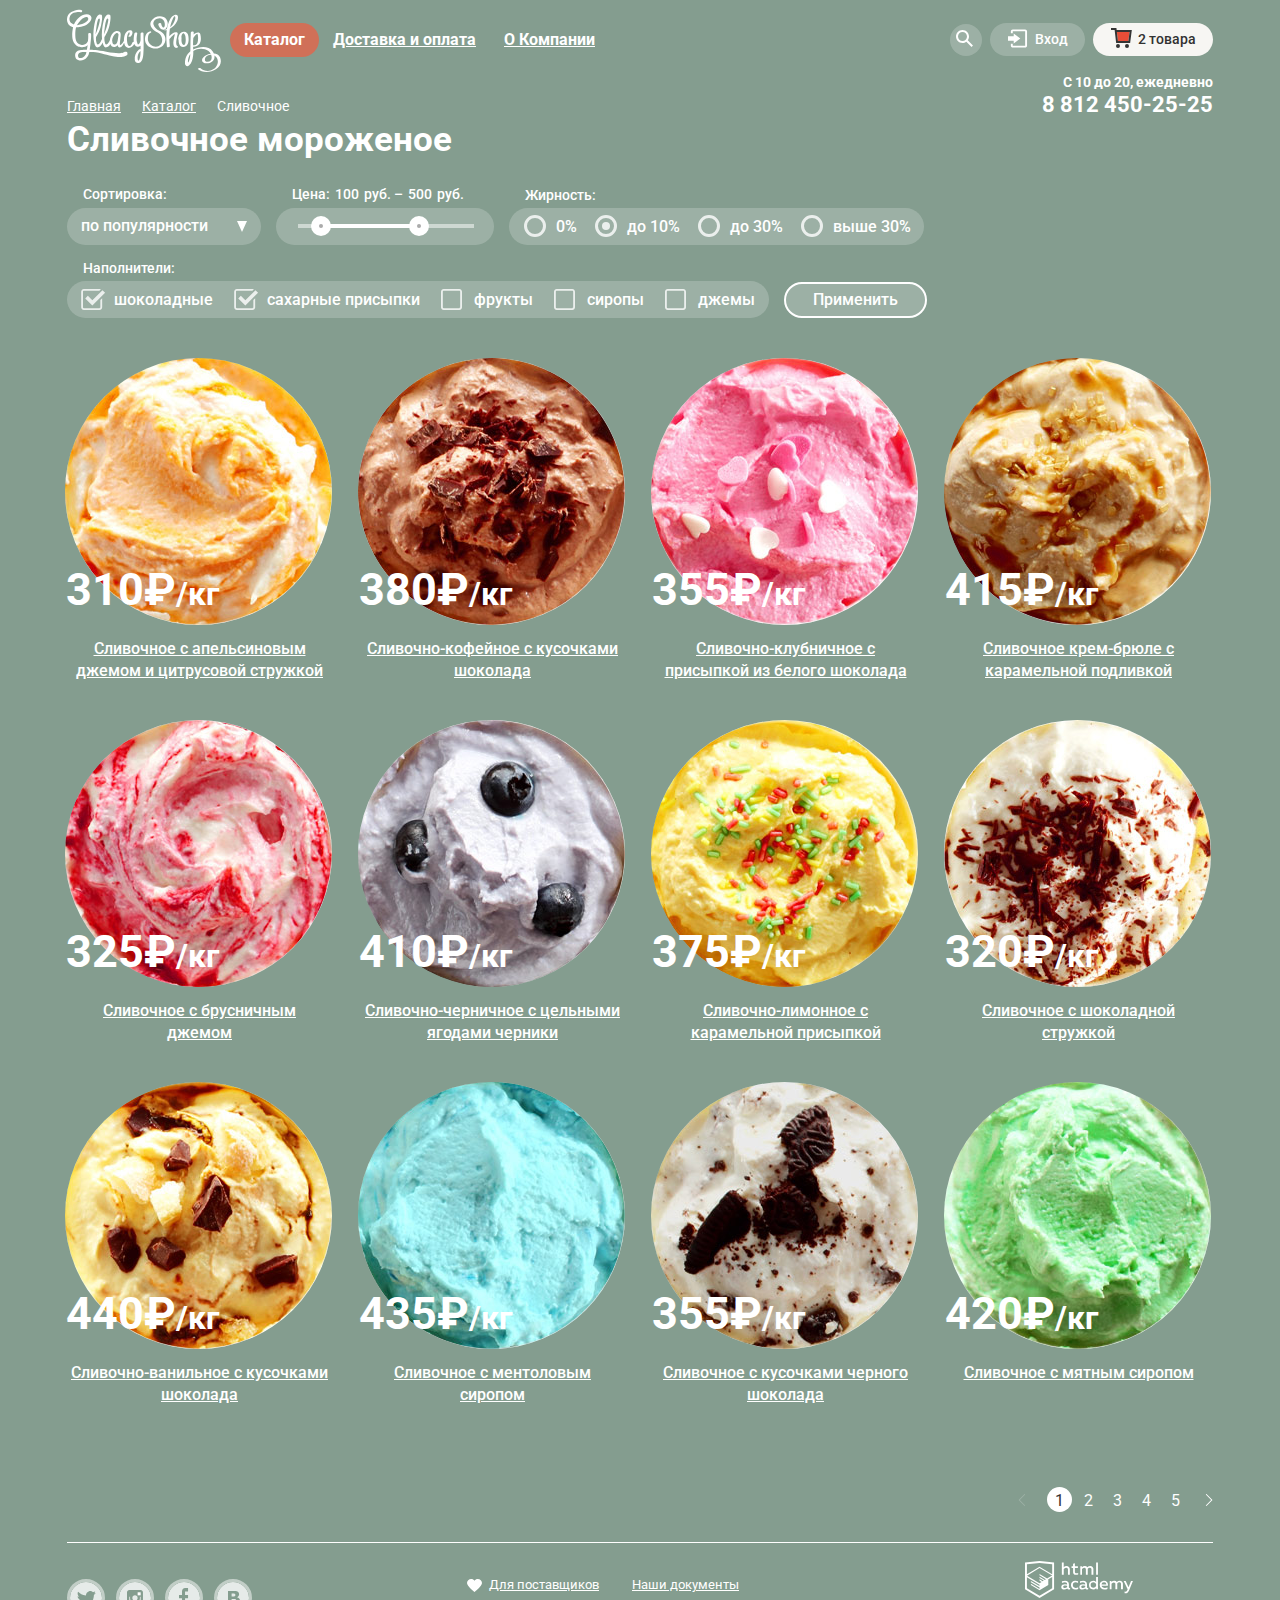
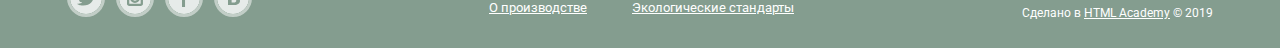
==== commit 6a642c99: "исправил ошибки, доработал мелкие детали" ====
--- a/catalog.html
+++ b/catalog.html
@@ -482,7 +482,7 @@
     </section>
     <section class="main-footer__item footer-copyright">
       <h2 class="visually-hidden">Авторские права разработчика сайта</h2>
-      <a href="https://htmlacademy.ru/intensive/htmlcss">
+      <a class="footer-copyright__html-academy-logo" href="https://htmlacademy.ru/intensive/htmlcss">
         <img src="img/logo-htmlacademy.svg" width="108" height="39" alt="Логотип HTML academy">
       </a>
       <p>Сделано в <a class="footer-copyright__html-academy" href="https://htmlacademy.ru/intensive/htmlcss">HTML
--- a/css/style.css
+++ b/css/style.css
@@ -8,6 +8,20 @@
   }
 
   to {
+    transform: translateY(0px);
+  }
+}
+
+@keyframes modal-animation {
+  0% {
+    transform: translateY(-1000px);
+  }
+
+  50% {
+    transform: translateY(50px);
+  }
+
+  100% {
     transform: translateY(0px);
   }
 }
@@ -47,34 +61,12 @@
   z-index: 1;
 }
 
-input::placeholder,
-textarea::placeholder {
-  color: #999999;
-  font-size: 14px;
-  font-weight: 400;
-  line-height: 24px;
-}
-
-/*     IE,  Edge     */
-input:-ms-input-placeholder,
-textarea:-ms-input-placeholder,
-input::-ms-input-placeholder,
-textarea::-ms-input-placeholder {
-  color: #999999;
-  font-size: 14px;
-  font-weight: 400;
-  line-height: 24px;
-}
-
 :focus {
+  -webkit-box-shadow: 0 0 0 2px #8fbdec;
   box-shadow: 0 0 0 2px #8fbdec;
   outline: none;
 }
 
-input:focus {
-  border-radius: 3px;
-}
-
 .ice-cream-1 {
   background-color: #849d8f;
 }
@@ -87,8 +79,13 @@
   background-color: #9d8b84;
 }
 
-.animation {
+.slider-animation {
   animation-name: slider-animation;
+  animation-duration: 0.5s;
+}
+
+.modal-animation {
+  animation-name: modal-animation;
   animation-duration: 0.5s;
 }
 
@@ -100,8 +97,14 @@
 }
 
 .main-header__wrapper {
-  display: flex;
+  display: -webkit-box;
+  display: -ms-flexbox;
+  display: flex;
+    -webkit-box-align: center;
+    -ms-flex-align: center;
     align-items: center;
+    -webkit-box-pack: start;
+    -ms-flex-pack: start;
     justify-content: flex-start;
   margin: 0 auto;
   padding: 0 27px;
@@ -116,7 +119,10 @@
 }
 
 .menu {
-  display: flex;
+  display: -webkit-box;
+  display: -ms-flexbox;
+  display: flex;
+    -ms-flex-wrap: wrap;
     flex-wrap: wrap;
   font-weight: 700;
   line-height: 18px;
@@ -134,9 +140,9 @@
 .menu__item--catalog::after {
   background-color: transparent;
   content: "";
+  height: 5px;
   position: absolute;
     bottom: -3px;
-  height: 5px;
   width: 90px;
 }
 
@@ -192,6 +198,7 @@
 
 .submenu,
 .tooltip {
+  -webkit-box-shadow: 0 20px 20px 0 rgba(0, 0, 0, 0.4);
   box-shadow: 0 20px 20px 0 rgba(0, 0, 0, 0.4);
 }
 
@@ -235,13 +242,15 @@
 }
 
 .user-navigation {
+  align-self: flex-start;
   font-size: 14px;
   line-height: 16px;
   margin-left: auto;
+  margin-top: 14px;
 }
 
 .user-navigation__item {
-  margin-left: 8px;
+  margin: 0 0 0 8px;
   position: relative;
 }
 
@@ -259,10 +268,14 @@
 }
 
 .user-navigation__list {
-  display: flex;
+  display: -webkit-box;
+  display: -ms-flexbox;
+  display: flex;
+    -webkit-box-align: center;
+    -ms-flex-align: center;
     align-items: center;
+    -ms-flex-wrap: wrap;
     flex-wrap: wrap;
-    -ms-flex-wrap: wrap;
   list-style-type: none;
   margin: 0;
   padding: 0;
@@ -274,10 +287,7 @@
   display: block;
   color: #ffffff;
   font-weight: 500;
-  padding-bottom: 7px;
-  padding-left: 45px;
-  padding-right: 17px;
-  padding-top: 7px;
+  padding:  8px 17px 9px 45px;
   position: relative;
   text-decoration: none;
 }
@@ -291,26 +301,59 @@
   pointer-events: none;
   position: absolute;
     right: 0;
-    top: 34px;
-  z-index: 1;
+    top: 36px;
+    z-index: 1;
 }
 
 .tooltip input {
-  border: 1px solid #d3d3d2;
-  border-radius: 3px;
+  border: 1px solid rgba(178, 178, 178, 0.52);
+  border-radius: 5px;
+  -webkit-box-sizing: border-box;
   box-sizing: border-box;
   font: inherit;
   font-weight: 700;
-  height: 43px;
+  height: 44px;
+}
+
+.tooltip input::-webkit-input-placeholder {
+  font-size: 14px;
+  font-weight: 400;
+}
+
+.tooltip input:-ms-input-placeholder {
+  font-size: 14px;
+  font-weight: 400;
+}
+
+.tooltip input::-ms-input-placeholder {
+  font-size: 14px;
+  font-weight: 400;
+}
+
+.tooltip input::placeholder {
+  font-size: 14px;
+  font-weight: 400;
+}
+
+.tooltip input::-ms-input-placeholder {
+  font-size: 14px;
+  font-weight: 400;
+}
+
+.tooltip input:-ms-input-placeholder {
+  font-size: 14px;
+  font-weight: 400;
 }
 
 .tooltip input:hover {
   border: 1px solid transparent;
+  -webkit-box-shadow: 0 0 0 2px #d3d3d2;
   box-shadow: 0 0 0 2px #d3d3d2;
 }
 
 .tooltip input:focus {
   border: 1px solid transparent;
+  -webkit-box-shadow: 0 0 0 2px #8fbdec;
   box-shadow: 0 0 0 2px #8fbdec;
 }
 
@@ -330,8 +373,7 @@
 }
 
 .login-form__item {
-  margin: 0;
-  margin-bottom: 21px;
+  margin: 0 0 21px 0;
 }
 
 .login-form input {
@@ -340,8 +382,12 @@
 }
 
 .login-form__controls {
-  display: flex;
-  align-items: flex-start;
+  display: -webkit-box;
+  display: -ms-flexbox;
+  display: flex;
+    -webkit-box-align: start;
+    -ms-flex-align: start;
+    align-items: flex-start;
 }
 
 .login-form__controls p {
@@ -350,20 +396,27 @@
 
 .login-form__restore {
   color: #323232;
-  /*display: block;*/
+  display: inline-block;
   font-size: 13px;
+  line-height: 15px;
+  vertical-align: top;
 }
 
 .login-form__btn {
   border-radius: 20px;
   margin-right: 20px;
-  padding: 12px 25px 10px;
+  padding: 9px 25px 8px;
 }
 
 .user-navigation__search a {
-  border-radius: 50%;
-  padding: 8px;
-  padding-bottom: 3px;
+  padding: 0;
+  height: 32px;
+  width: 32px;
+}
+
+.user-navigation__search svg {
+  display: block;
+  padding: 6px 0 0 6px;
 }
 
 .user-navigation__item:hover .tooltip,
@@ -379,18 +432,18 @@
 }
 
 .user-navigation__login svg {
-  height: 20px;
-  position: absolute;
-    left: 17px;
-    top: 4px;
-  width: 19px;
+  height: 19px;
+  position: absolute;
+    left: 18px;
+    top: 6px;
+  width: 20px;
 }
 
 .user-navigation__link--basket svg {
   height: 20px;
   position: absolute;
-    left: 16px;
-    top: 4px;
+    left: 17px;
+    top: 5px;
   width: 21px;
 }
 
@@ -399,7 +452,7 @@
 .user-navigation__link--login:hover polygon,
 .user-navigation__link:focus path,
 .user-navigation__link--basket:focus circle,
-.user-navigation__link--login:focus polygon{
+.user-navigation__link--login:focus polygon {
   fill: #323232;
 }
 
@@ -431,63 +484,84 @@
 }
 
 .basket-block {
+  -webkit-box-sizing: border-box;
   box-sizing: border-box;
   color: #323232;
   font-size: 13px;
   line-height: 16px;
-  padding: 7px 15px 15px;
+  padding: 18px 15px 21px;
   text-align: right;
   width: 540px;
 }
 
 .basket-block__list {
   border-bottom: 1px solid #cacac7;
-  display: flex;
+  display: -webkit-box;
+  display: -ms-flexbox;
+  display: flex;
+    -webkit-box-orient: vertical;
+    -webkit-box-direction: normal;
     -ms-flex-direction: column;
     flex-direction: column;
   list-style-type: none;
-  margin: 0 0 12px;
+  margin: 0 0 14px;
+  padding: 0 0 6px 0;
+  text-align: left;
+}
+
+.basket-block__item {
+  display: -webkit-box;
+  display: -ms-flexbox;
+  display: flex;
+    -webkit-box-align: start;
+    -ms-flex-align: start;
+    align-items: flex-start;
+  margin-bottom: 10px;
+  padding-left: 1px;
+}
+
+.order__remove {
+  background: url("../img/button-remove.svg") no-repeat;
+  border: 0;
+  display: block;
+  font-size: 0;
+  height: 11px;
+  margin: 12px 14px 0 0;
   padding: 0;
-  text-align: left;
-}
-
-.basket-block__item {
-  display: flex;
-    align-items: baseline;
-  margin-bottom: 4px;
-}
-
-.order__remove {
-  border: 0;
-  font-size: 0;
-  padding: 0;
-  padding-right: 27px;
-  position: relative;
-}
-
-.order__remove::before {
-  background-image: url("../img/button-remove.svg");
-  content: "";
-  height: 11px;
-  position: absolute;
-    left: 1px;
-    top: -11px;
   width: 11px;
 }
 
 .order__image {
+  border-radius: 50%;
+  display: block;
+  height: 33px;
+  overflow: hidden;
   margin-right: 13px;
-  position: relative;
-    top: 12px;
+  margin-top: 1px;
+  width: 33px;
+}
+
+.order__image img {
+  display: block;
+  height: auto;
+  width: 100%;
 }
 
 .order__header {
-  margin-right: 26px;
+  -webkit-box-flex: 1;
+  flex-grow: 1;
+  margin: 11px 26px 0 0;
+  max-width: 221px;
+  min-height: 32px;
   width: 220px;
 }
 
 .order__price-block {
-  margin-right: 28px;
+  margin: 11px 28px 0 0;
+}
+
+.order__count-price {
+  margin: 11px 0 0 0;
 }
 
 .basket-block__total-price {
@@ -499,16 +573,21 @@
 
 .order__price {
   color: #999999;
+  margin: 12px 0 0 0;
 }
 
 .basket-block__btn {
   border-radius: 25px;
-  padding: 13px 15px;
+  padding: 10px 15px;
 }
 
 .btn {
+  background-image: -webkit-gradient(linear, left bottom, left top, from(#e74a35), to(#f26843));
+  background-image: -webkit-linear-gradient(bottom, #e74a35, #f26843);
+  background-image: -o-linear-gradient(bottom, #e74a35, #f26843);
   background-image: linear-gradient(to top, #e74a35, #f26843);
   border: 0;
+  -webkit-box-shadow: 0 2px 2px 0 rgba(172, 16, 0, 0.64);
   box-shadow: 0 2px 2px 0 rgba(172, 16, 0, 0.64);
   display: inline-block;
   color: #ffffff;
@@ -521,12 +600,20 @@
 
 .btn:hover,
 .btn:focus {
+  background-image: -webkit-gradient(linear, left top, left bottom, from(rgba(255, 255, 255, 0.2)), to(rgba(255, 255, 255, 0.2))), -webkit-gradient(linear, left bottom, left top, from(#e74a35), to(#f26843));
+  background-image: -webkit-linear-gradient(top, rgba(255, 255, 255, 0.2), rgba(255, 255, 255, 0.2)), -webkit-linear-gradient(bottom, #e74a35, #f26843);
+  background-image: -o-linear-gradient(top, rgba(255, 255, 255, 0.2), rgba(255, 255, 255, 0.2)), -o-linear-gradient(bottom, #e74a35, #f26843);
   background-image: linear-gradient(to bottom, rgba(255, 255, 255, 0.2), rgba(255, 255, 255, 0.2)), linear-gradient(to top, #e74a35, #f26843);
+  -webkit-box-shadow: 0 2px 2px 0 #ac1000;
   box-shadow: 0 2px 2px 0 #ac1000;
 }
 
 .btn:active {
+  background-image: -webkit-gradient(linear, left top, left bottom, from(rgba(0, 0, 0, 0.07)), to(rgba(0, 0, 0, 0.07))), -webkit-gradient(linear, left top, left bottom, from(#e74a35), to(#f26843));
+  background-image: -webkit-linear-gradient(top, rgba(0, 0, 0, 0.07), rgba(0, 0, 0, 0.07)), -webkit-linear-gradient(top, #e74a35, #f26843);
+  background-image: -o-linear-gradient(top, rgba(0, 0, 0, 0.07), rgba(0, 0, 0, 0.07)), -o-linear-gradient(top, #e74a35, #f26843);
   background-image: linear-gradient(to bottom, rgba(0, 0, 0, 0.07), rgba(0, 0, 0, 0.07)), linear-gradient(to bottom, #e74a35, #f26843);
+  -webkit-box-shadow: inset 0 2px 2px 0 #942718;
   box-shadow: inset 0 2px 2px 0 #942718;
 }
 
@@ -562,9 +649,9 @@
 .slider img {
   margin: 0 auto;
   position: absolute;
-    left: 0;
-    right: 0;
-    top: 0;
+  left: 0;
+  right: 0;
+  top: 0;
   z-index: -1;
 }
 
@@ -592,6 +679,8 @@
 }
 
 .slider__controls {
+  display: -webkit-box;
+  display: -ms-flexbox;
   display: flex;
   list-style-type: none;
   margin: 0;
@@ -634,7 +723,11 @@
 }
 
 .banners__wrapper {
-  display: flex;
+  display: -webkit-box;
+  display: -ms-flexbox;
+  display: flex;
+    -webkit-box-pack: justify;
+    -ms-flex-pack: justify;
     justify-content: space-between;
   margin: 0 auto;
   padding: 0 27px;
@@ -642,9 +735,15 @@
 }
 
 .banners__item {
-  display: flex;
+  display: -webkit-box;
+  display: -ms-flexbox;
+  display: flex;
+    -webkit-box-orient: vertical;
+    -webkit-box-direction: normal;
+    -ms-flex-direction: column;
     flex-direction: column;
   border-radius: 15px;
+  -webkit-box-sizing: border-box;
   box-sizing: border-box;
   padding: 16px 19px 23px;
   width: 560px;
@@ -678,7 +777,10 @@
 
 .hits__list,
 .catalog__list {
-  display: flex;
+  display: -webkit-box;
+  display: -ms-flexbox;
+  display: flex;
+    -ms-flex-wrap: wrap;
     flex-wrap: wrap;
   list-style-type: none;
   margin: 0 auto;
@@ -688,7 +790,9 @@
 
 .catalog-card {
   border-radius: 5px;
-    align-items: center;
+  -webkit-box-align: center;
+  -ms-flex-align: center;
+  align-items: center;
   padding-top: 6px;
   position: relative;
   text-align: center;
@@ -701,10 +805,14 @@
 
 .catalog-card__inner {
   position: relative;
-  display: flex;
+  display: -webkit-box;
+  display: -ms-flexbox;
+  display: flex;
+    -webkit-box-orient: vertical;
+    -webkit-box-direction: normal;
+    -ms-flex-direction: column;
     flex-direction: column;
     -webkit-box-sizing: border-box;
-    -moz-box-sizing: border-box;
   box-sizing: border-box;
   margin-bottom: -53px;
   padding: 6px 12px 22px;
@@ -722,15 +830,13 @@
 }
 
 .catalog-card__header a {
-  border-bottom: 1px solid rgba(255, 255, 255, 0.2);
+  display: block;
   color: inherit;
-  text-decoration: none;
-}
-
-.catalog-card__header:hover a,
-.catalog-card__header:focus a,
-.catalog-card__header:active a {
-  border-bottom: 1px solid #ffbc9e;
+}
+
+.catalog-card__header a:hover,
+.catalog-card__header a:focus,
+.catalog-card__header a:active {
   color: #ffbc9e;
 }
 
@@ -738,6 +844,8 @@
   border-radius: 50%;
   height: 267px;
   margin-bottom: 13px;
+  -webkit-box-ordinal-group: 0;
+  -ms-flex-order: -1;
   order: -1;
   overflow: hidden;
   width: 267px;
@@ -755,8 +863,8 @@
   line-height: 45px;
   margin: 0;
   position: absolute;
-    left: 13px;
-    top: 215px;
+  left: 13px;
+  top: 215px;
 }
 
 .catalog-card__weight {
@@ -764,9 +872,9 @@
 }
 
 .catalog-card__btn {
+  -ms-grid-row-align: center;
+  align-self: center;
   border-radius: 30px;
-  /*margin-top: auto;*/
-  margin: auto;
   padding: 9px 16px;
   opacity: 0;
 }
@@ -778,8 +886,8 @@
   height: 61px;
   margin: 0;
   position: absolute;
-  left: 14px;
-  top: 7px;
+    left: 14px;
+    top: 7px;
   width: 61px;
 }
 
@@ -800,6 +908,7 @@
 .promotion-products__wrapper {
   background: #ede2c7 url("../img/wafer-back.jpg") repeat;
   border-radius: 15px;
+  -webkit-box-sizing: border-box;
   box-sizing: border-box;
   margin: 0 auto;
   padding: 24px 0 15px 20px;
@@ -814,7 +923,10 @@
 }
 
 .promotion-products__list {
-  display: flex;
+  display: -webkit-box;
+  display: -ms-flexbox;
+  display: flex;
+    -ms-flex-wrap: wrap;
     flex-wrap: wrap;
   list-style-type: none;
   margin: 0;
@@ -822,6 +934,7 @@
 }
 
 .features__item {
+  -webkit-box-sizing: border-box;
   box-sizing: border-box;
   flex-basis: 50%;
   margin-bottom: 9px;
@@ -838,8 +951,8 @@
   content: "";
   height: 49px;
   position: absolute;
-    left: 0;
-    top: 0;
+  left: 0;
+  top: 0;
   width: 49px;
 }
 
@@ -864,14 +977,19 @@
 }
 
 .news__wrapper {
-  display: flex;
-  justify-content: space-between;
+  display: -webkit-box;
+  display: -ms-flexbox;
+  display: flex;
+    -webkit-box-pack: justify;
+    -ms-flex-pack: justify;
+    justify-content: space-between;
   margin: 0 auto;
   width: 1146px;
 }
 
 .news__item {
   border-radius: 15px;
+  -webkit-box-sizing: border-box;
   box-sizing: border-box;
   width: 560px;
 }
@@ -921,6 +1039,8 @@
 }
 
 .subscribe-form form {
+  display: -webkit-box;
+  display: -ms-flexbox;
   display: flex;
 }
 
@@ -931,6 +1051,7 @@
 .subscribe-form__field input {
   border: 1px solid #d3d3d2;
   border-radius: 3px;
+  -webkit-box-sizing: border-box;
   box-sizing: border-box;
   font: inherit;
   font-weight: 700;
@@ -939,13 +1060,39 @@
   width: 368px;
 }
 
+.subscribe-form__field input::-webkit-input-placeholder {
+  font-weight: 400;
+}
+
+.subscribe-form__field input:-ms-input-placeholder {
+  font-weight: 400;
+}
+
+.subscribe-form__field input::-ms-input-placeholder {
+  font-weight: 400;
+}
+
+.subscribe-form__field input::placeholder {
+  font-weight: 400;
+}
+
+.subscribe-form__field input::-ms-input-placeholder {
+  font-weight: 400;
+}
+
+.subscribe-form__field input:-ms-input-placeholder {
+  font-weight: 400;
+}
+
 .subscribe-form__field input:hover {
   border: 1px solid transparent;
+  -webkit-box-shadow: 0 0 0 2px #d3d3d2;
   box-shadow: 0 0 0 2px #d3d3d2;
 }
 
 .subscribe-form__field input:focus {
   border: 1px solid transparent;
+  -webkit-box-shadow: 0 0 0 2px #8fbdec;
   box-shadow: 0 0 0 2px #8fbdec;
 }
 
@@ -970,8 +1117,8 @@
 .map iframe {
   border: 0;
   position: relative;
+    z-index: 1;
   width: 100%;
-  z-index: 1;
 }
 
 .map__wrapper {
@@ -986,15 +1133,21 @@
 }
 
 .map__address {
+  -webkit-box-sizing: border-box;
   box-sizing: border-box;
-  display: flex;
+  display: -webkit-box;
+  display: -ms-flexbox;
+  display: flex;
+    -webkit-box-orient: vertical;
+    -webkit-box-direction: normal;
+    -ms-flex-direction: column;
     flex-direction: column;
   padding: 29px 25px 29px 25px;
   position: absolute;
     right: 27px;
     top: 63px;
+    z-index: 1;
   width: 302px;
-  z-index: 1;
 }
 
 .feedback {
@@ -1032,6 +1185,11 @@
   text-decoration: none;
 }
 
+.feedback__phone a:hover,
+.feedback__phone a:focus {
+  color: #e84d37;
+}
+
 .feedback__link {
   border-radius: 25px;
   text-align: center;
@@ -1046,14 +1204,29 @@
   border-radius: 10px;
   padding: 16px 25px 26px 23px;
   position: absolute;
+    z-index: 2;
   text-align: right;
   width: 430px;
-  z-index: 2;
 }
 
 .modal-feedback fieldset {
   border: 0;
   padding: 0;
+}
+
+.modal-feedback input::-webkit-input-placeholder,
+.modal-feedback textarea::-webkit-input-placeholder {
+  font-size: 16px;
+}
+
+.modal-feedback input:-ms-input-placeholder,
+.modal-feedback textarea:-ms-input-placeholder {
+  font-size: 16px;
+}
+
+.modal-feedback input::-ms-input-placeholder,
+.modal-feedback textarea::-ms-input-placeholder {
+  font-size: 16px;
 }
 
 .modal-feedback input::placeholder,
@@ -1082,19 +1255,18 @@
 }
 
 .modal-feedback__main-info input {
+  -webkit-box-sizing: border-box;
   box-sizing: border-box;
   height: 43px;
   width: 100%;
 }
 
 .modal-feedback__main-info p {
-  margin: 0;
-  margin-bottom: 21px;
+  margin: 0 0 21px 0;
 }
 
 .modal-feedback__text {
-  margin: 0;
-  margin-bottom: 19px;
+  margin: 0 0 19px 0;
   padding: 0;
 }
 
@@ -1113,19 +1285,52 @@
   padding: 9px 14px;
 }
 
+.modal-feedback input::-webkit-input-placeholder,
+.modal-feedback textarea::-webkit-input-placeholder {
+  font-weight: 400;
+}
+
+.modal-feedback input:-ms-input-placeholder,
+.modal-feedback textarea:-ms-input-placeholder {
+  font-weight: 400;
+}
+
+.modal-feedback input::-ms-input-placeholder,
+.modal-feedback textarea::-ms-input-placeholder {
+  font-weight: 400;
+}
+
+.modal-feedback input::placeholder,
+.modal-feedback textarea::placeholder {
+  font-weight: 400;
+}
+
+.modal-feedback input::-ms-input-placeholder,
+.modal-feedback textarea::-ms-input-placeholder {
+  font-weight: 400;
+}
+
+.modal-feedback input:-ms-input-placeholder,
+.modal-feedback textarea:-ms-input-placeholder {
+  font-weight: 400;
+}
+
 .modal-feedback input:hover,
 .modal-feedback textarea:hover {
   border: 1px solid transparent;
+  -webkit-box-shadow: 0 0 0 2px #d3d3d2;
   box-shadow: 0 0 0 2px #d3d3d2;
 }
 
 .modal-feedback input:focus,
 .modal-feedback textarea:focus {
   border: 1px solid transparent;
+  -webkit-box-shadow: 0 0 0 2px #8fbdec;
   box-shadow: 0 0 0 2px #8fbdec;
 }
 
 .modal-feedback textarea {
+  -webkit-box-sizing: border-box;
   box-sizing: border-box;
   min-height: 155px;
   width: 100%;
@@ -1152,7 +1357,11 @@
 /*       CATALOG      */
 
 .page-content__header {
-  display: flex;
+  display: -webkit-box;
+  display: -ms-flexbox;
+  display: flex;
+    -webkit-box-align: end;
+    -ms-flex-align: end;
     align-items: flex-end;
 }
 
@@ -1161,6 +1370,8 @@
 }
 
 .breadcrumbs {
+  display: -webkit-box;
+  display: -ms-flexbox;
   display: flex;
   list-style-type: none;
   margin: 0;
@@ -1221,9 +1432,13 @@
 }
 
 .filters form {
-  display: flex;
+  display: -webkit-box;
+  display: -ms-flexbox;
+  display: flex;
+    -ms-flex-wrap: wrap;
     flex-wrap: wrap;
-    -ms-flex-wrap: wrap;
+    -webkit-box-align: end;
+    -ms-flex-align: end;
     align-items: flex-end;
   width: 880px;
 }
@@ -1254,10 +1469,10 @@
   border-style: solid;
   border-width: 11px 5.5px 0 5.5px;
   content: "";
+  height: 0;
   position: absolute;
     right: 14px;
     top: 13px;
-  height: 0;
   width: 0;
 }
 
@@ -1273,10 +1488,10 @@
   font-weight: 500;
   padding-left: 14px;
   padding-right: 34px;
-}
-
-.catalog-filter select:hover,
-.checkbox-filter select:focus {
+  width: 194px;
+}
+
+.catalog-filter select:hover {
   color: #323232;
 }
 
@@ -1286,8 +1501,8 @@
   border-width: 11px 5.5px 0 5.5px;
   content: "";
   position: absolute;
-  right: 14px;
-  top: 13px;
+    right: 14px;
+    top: 13px;
   height: 0;
   width: 0;
 }
@@ -1349,7 +1564,7 @@
   height: 20px;
   position: absolute;
     top: 8px;
-  width: 20px;
+    width: 20px;
 }
 
 .range__btn::before {
@@ -1373,7 +1588,11 @@
 
 .radio-filter,
 .checkbox-filter {
-  display: flex;
+  display: -webkit-box;
+  display: -ms-flexbox;
+  display: flex;
+    -webkit-box-align: center;
+    -ms-flex-align: center;
     align-items: center;
 }
 
@@ -1398,8 +1617,8 @@
   height: 16px;
   opacity: 0.8;
   position: absolute;
-  left: 15px;
-  top: -1px;
+    left: 15px;
+    top: -1px;
   width: 16px;
 }
 
@@ -1410,8 +1629,8 @@
   height: 16px;
   opacity: 0.8;
   position: absolute;
-  left: 15px;
-  top: -1px;
+    left: 15px;
+    top: -1px;
   width: 16px;
 }
 
@@ -1422,48 +1641,26 @@
   height: 8px;
   opacity: 0.8;
   position: absolute;
-  top: 6px;
-  left: 22px;
+    top: 6px;
+    left: 22px;
   width: 8px;
 }
 
-.radio-filter label:hover::before {
-  border: 3px solid #ffffff;
-  border-radius: 50%;
-  content: "";
-  height: 16px;
+.radio-filter label:hover::before,
+.radio-filter__input:checked ~ .radio-filter__label:hover::before,
+.radio-filter__input:checked ~ .radio-filter__label:hover::after {
   opacity: 1;
-  position: absolute;
-  left: 15px;
-  top: -1px;
-  width: 16px;
-}
-
-.radio-filter__input:checked ~ .radio-filter__label:hover::before {
-  border: 3px solid #ffffff;
-  border-radius: 50%;
-  content: "";
-  height: 16px;
-  opacity: 1;
-  position: absolute;
-  left: 15px;
-  top: -1px;
-  width: 16px;
-}
-
-.radio-filter__input:checked ~ .radio-filter__label:hover::after {
-  background-color: #ffffff;
-  border-radius: 50%;
-  content: "";
-  height: 8px;
-  opacity: 1;
-  position: absolute;
-  top: 6px;
-  left: 22px;
-  width: 8px;
-}
-
-.radio-filter__input:disabled + label::before {
+}
+
+.radio-filter__input:focus + .radio-filter__label::before,
+.checkbox-filter__input:focus + .checkbox-filter__label::before {
+  -webkit-box-shadow: 0 0 0 2px #8fbdec;
+  box-shadow: 0 0 0 2px #8fbdec;
+  outline: none;
+}
+
+.radio-filter__input:disabled + label::before,
+.checkbox-filter__input:disabled + label::before {
   border-color: #ffffff;
   opacity: 0.4;
 }
@@ -1478,7 +1675,8 @@
   opacity: 0.4;
 }
 
-.radio-filter__input:checked:hover:disabled + label::before {
+.radio-filter__input:checked:hover:disabled + label::before,
+.checkbox-filter__input:checked:hover:disabled + label::before {
   border-color: #ffffff;
   opacity: 0.4;
 }
@@ -1486,6 +1684,10 @@
 .radio-filter__input:checked:hover:disabled + label::after {
   background-color: #ffffff;
   opacity: 0.4;
+}
+
+.checkbox-filter {
+  width: 702px;
 }
 
 .checkbox-filter__item {
@@ -1497,10 +1699,15 @@
   background-size: contain;
   content: "";
   height: 21px;
-  position: absolute;
-    left: 15px;
+  opacity: 0.8;
+  position: absolute;
+    left: 14px;
     top: 0;
   width: 22px;
+}
+
+.checkbox-filter__label:hover::before {
+  opacity: 1;
 }
 
 .checkbox-filter__input:checked ~ .checkbox-filter__label::before {
@@ -1508,15 +1715,11 @@
   background-size: contain;
   border: 0;
   content: "";
-  height: 22px;
-  position: absolute;
-    left: 15px;
+  height: 21px;
+  position: absolute;
+    left: 14px;
     top: 0;
   width: 25px;
-}
-
-.checkbox-filter {
-  width: 702px;
 }
 
 .catalog {
@@ -1562,12 +1765,17 @@
 
 .filters__btn:active {
   background-color: #ededed;
+  -webkit-box-shadow: inset 0 2px 1px 0 #696969;
   box-shadow: inset 0 2px 1px 0 #696969;
 }
 
 .pagination {
   color: rgba(255, 255, 255, 0.2);
-  display: flex;
+  display: -webkit-box;
+  display: -ms-flexbox;
+  display: flex;
+    -webkit-box-pack: end;
+    -ms-flex-pack: end;
     justify-content: flex-end;
   list-style-type: none;
   margin: 0 auto 30px;
@@ -1584,6 +1792,8 @@
 }
 
 .pagination__item--previous svg {
+  -webkit-transform: rotate(180deg);
+  -ms-transform: rotate(180deg);
   transform: rotate(180deg);
 }
 
@@ -1650,8 +1860,14 @@
 }
 
 .main-footer__wrapper {
-  display: flex;
-    align-items: flex-end;
+  display: -webkit-box;
+  display: -ms-flexbox;
+  display: flex;
+    -webkit-box-align: start;
+    -ms-flex-align: start;
+    align-items: flex-start;
+    -webkit-box-pack: start;
+    -ms-flex-pack: start;
     justify-content: flex-start;
   margin: 0 auto;
   padding-top: 12px;
@@ -1665,21 +1881,28 @@
 }
 
 .footer-social {
-  margin-right: 214px;
+  margin: 19px 214px 0 0;
   width: 185px;
 }
 
 .footer-social__list {
+  display: -webkit-box;
+  display: -ms-flexbox;
   display: flex;
 }
 
 .footer-social__list li {
   margin-right: 11px;
+}
+
+.footer-social__btn {
+  display: block;
 }
 
 .footer-social__list svg {
   border: 3px solid rgba(255, 255, 255, 0.5);
   border-radius: 50%;
+  display: block;
 }
 
 .footer-social__list path {
@@ -1705,15 +1928,18 @@
 }
 
 .footer-info {
-  margin-top: 16px;
   align-self: flex-start;
+  margin-top: 15px;
   position: relative;
   width: 380px;
 }
 
 .footer-info__list {
-  display: flex;
-  flex-wrap: wrap;
+  display: -webkit-box;
+  display: -ms-flexbox;
+  display: flex;
+    -ms-flex-wrap: wrap;
+    flex-wrap: wrap;
 }
 
 .footer-info__list li:nth-child(2n+1) {
@@ -1724,7 +1950,7 @@
   color: #ffffff;
   display: block;
   font-size: 13px;
-  line-height: 18px;
+  line-height: 20px;
   margin-bottom: 3px;
   padding-left: 23px;
 }
@@ -1735,7 +1961,7 @@
   height: 13px;
   position: absolute;
     left: 1px;
-    top: 3px;
+    top: 4px;
   width: 15px;
 }
 
@@ -1752,14 +1978,25 @@
   font-size: 12px;
   line-height: 18px;
   margin-left: auto;
-}
-
-.footer-copyright img {
-  padding-left: 2px;
+  margin-top: 1px;
+}
+
+.footer-copyright__html-academy-logo {
+  margin-left: 2px;
+  display: block;
+  height: 39px;
+  width: 108px;
+}
+
+.footer-copyright__html-academy-logo img {
+  display: block;
+  height: auto;
+  padding-left: 1px;
+  width: 100%;
 }
 
 .footer-copyright p {
-  margin: 0;
+  margin: 4px 0 0 0;
 }
 
 .footer-copyright a {
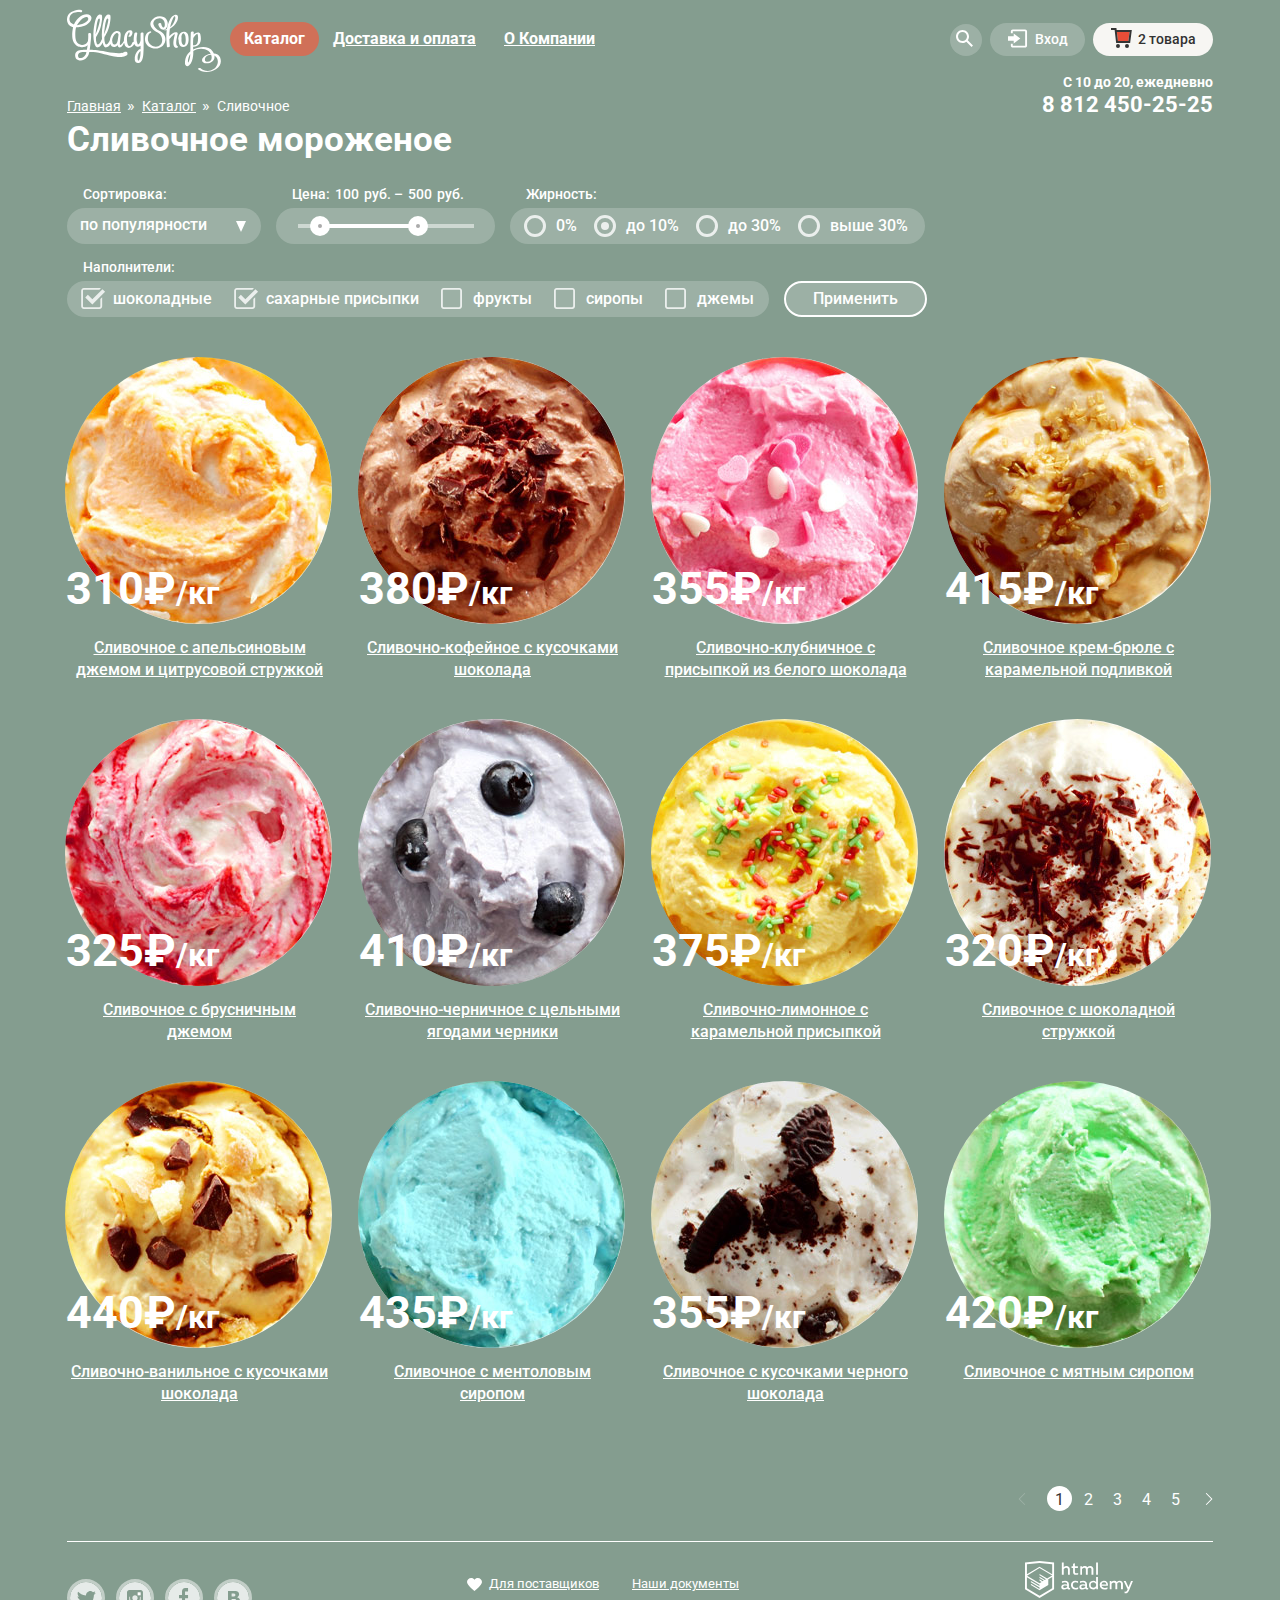
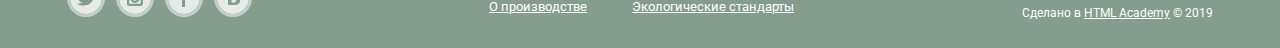
==== commit 6972a948: "доработал проект, исправил ошибки" ====
--- a/catalog.html
+++ b/catalog.html
@@ -64,14 +64,14 @@
             </svg>
             Вход</a>
           <div class="tooltip login-form">
-            <form action="#" method="post">
-              <p>
+            <form action="https://echo.htmlacademy.ru" method="post">
+              <p class="login-form__item">
                 <label for="login-form-email" class="visually-hidden">Электронная почта</label>
-                <input type="email" name="email" id="login-form-email" placeholder="Электронная почта">
+                <input type="email" name="email" id="login-form-email" placeholder="Электронная почта" required>
               </p>
-              <p>
+              <p class="login-form__item">
                 <label for="login-form-password" class="visually-hidden">Пароль</label>
-                <input type="password" name="password" id="login-form-password" placeholder="Пароль">
+                <input type="password" name="password" id="login-form-password" placeholder="Пароль" required>
               </p>
               <div class="login-form__controls">
                 <button type="submit" class="login-form__btn btn">Войти</button>
@@ -90,7 +90,7 @@
               <li class="basket-block__item">
                 <button type="button" class="order__remove" aria-label="Удалить товар">Удалить товар</button>
                 <a class="order__image" href="#">
-                  <img src="img/orange-ice-cream-basket.jpg" alt="Пломбир с апельсиновым джемом">
+                  <img src="img/orange-ice-cream-basket.jpg" width="33" height="33" alt="Пломбир с апельсиновым джемом">
                 </a>
                 <p class="order__header">Пломбир с апельсиновым джемом</p>
                 <p class="order__price-block">
@@ -101,7 +101,7 @@
               <li class="basket-block__item">
                 <button type="button" class="order__remove">Удалить товар</button>
                 <a class="order__image" href="#">
-                  <img src="img/strawberry-ice-cream-basket.jpg"
+                  <img src="img/strawberry-ice-cream-basket.jpg" width="33" height="33"
                        alt="Клубничный пломбир с присыпкой из белого шоколада">
                 </a>
                 <p class="order__header">Клубничный пломбир с присыпкой из белого шоколада</p>
@@ -123,8 +123,8 @@
 <main class="page-content page-catalog">
   <div class="page-content__header">
     <ul class="breadcrumbs">
-      <li class="breadcrumbs__item"><a href="index.html">Главная</a></li>
-      <li class="breadcrumbs__item"><a href="#">Каталог</a></li>
+      <li class="breadcrumbs__item breadcrumbs__item--next"><a href="index.html">Главная</a></li>
+      <li class="breadcrumbs__item breadcrumbs__item--next"><a href="#">Каталог</a></li>
       <li class="breadcrumbs__item breadcrumbs__item--current"><a>Сливочное</a></li>
     </ul>
     <p class="contacts">
@@ -135,7 +135,7 @@
   <h1>Сливочное мороженое</h1>
   <section class="filters">
     <h2 class="visually-hidden">Фильтры выбора товаров</h2>
-    <form action="#" method="get">
+    <form action="https://echo.htmlacademy.ru" method="get">
       <fieldset class="catalog-filter">
         <label for="sort-field" class="catalog-filter__legend">Сортировка:</label>
         <div class="catalog-filter__wrapper catalog-filter__wrapper--select">
--- a/css/style.css
+++ b/css/style.css
@@ -27,13 +27,14 @@
 }
 
 body {
+  padding: 0;
+
   background-color: #849d8f;
   color: #ffffff;
   font-family: "Roboto", "Arial", sans-serif;
   font-size: 16px;
   font-weight: 400;
   line-height: 22px;
-  padding: 0;
 }
 
 .hidden {
@@ -41,24 +42,16 @@
 }
 
 .visually-hidden {
-  position: absolute;
-  width: 1px;
+  clip: rect(0 0 0 0);
+  position: absolute;
+
+  border: 0;
   height: 1px;
   margin: -1px;
-  border: 0;
   padding: 0;
-  clip: rect(0 0 0 0);
+  width: 1px;
+
   overflow: hidden;
-}
-
-.overlay {
-  background-color: rgba(0, 0, 0, 0.3);
-  height: 100%;
-  position: fixed;
-    left: 0;
-    top: 0;
-  width: 100%;
-  z-index: 1;
 }
 
 :focus {
@@ -67,6 +60,17 @@
   outline: none;
 }
 
+.overlay {
+  position: fixed;
+  bottom: 0;
+  left: 0;
+  right: 0;
+  top: 0;
+  z-index: 1;
+
+  background-color: rgba(0, 0, 0, 0.3);
+}
+
 .ice-cream-1 {
   background-color: #849d8f;
 }
@@ -92,20 +96,22 @@
 /*      HEADER       */
 
 .main-header {
+  padding-top: 9px;
+
   color: #323232;
-  padding-top: 9px;
 }
 
 .main-header__wrapper {
   display: -webkit-box;
   display: -ms-flexbox;
   display: flex;
-    -webkit-box-align: center;
-    -ms-flex-align: center;
-    align-items: center;
-    -webkit-box-pack: start;
-    -ms-flex-pack: start;
-    justify-content: flex-start;
+  -webkit-box-align: start;
+  -ms-flex-align: start;
+  align-items: flex-start;
+  -webkit-box-pack: start;
+  -ms-flex-pack: start;
+  justify-content: flex-start;
+
   margin: 0 auto;
   padding: 0 27px;
   width: 1146px;
@@ -113,20 +119,24 @@
 
 .menu,
 .submenu {
-  list-style-type: none;
   margin: 0;
   padding: 0;
+
+  list-style-type: none;
 }
 
 .menu {
   display: -webkit-box;
   display: -ms-flexbox;
   display: flex;
-    -ms-flex-wrap: wrap;
-    flex-wrap: wrap;
+  -ms-flex-wrap: wrap;
+  flex-wrap: wrap;
+
+  margin-top: 13px;
+  width: 550px;
+
   font-weight: 700;
   line-height: 18px;
-  width: 470px;
 }
 
 .menu a {
@@ -138,24 +148,28 @@
 }
 
 .menu__item--catalog::after {
+  content: "";
+  position: absolute;
+  bottom: -3px;
+
+  height: 5px;
+  width: 90px;
+
   background-color: transparent;
-  content: "";
-  height: 5px;
-  position: absolute;
-    bottom: -3px;
-  width: 90px;
 }
 
 .navigation__logo {
-  height: 62px;
   margin-right: 9px;
   width: 154px;
+
+  height: 62px;
 }
 
 .menu .active {
+  text-decoration: none;
+
   background-color: #d07058;
   color: #ffffff;
-  text-decoration: none;
 }
 
 .menu__link.active {
@@ -163,17 +177,19 @@
 }
 
 .menu__link {
+  padding: 8px 14px;
   border-radius: 20px;
+
   color: #ffffff;
-  padding: 8px 14px;
 }
 
 .menu__link[href]:hover,
 .menu__link[href]:focus {
+  text-decoration: none;
+
   background-color: #f7f6f3;
   color: #323232;
   font-weight: bold;
-  text-decoration: none;
 }
 
 .menu__link[href]:active {
@@ -182,18 +198,21 @@
 }
 
 .submenu {
+  opacity: 0;
+  pointer-events: none;
+  position: absolute;
+  left: -5px;
+  top: 36px;
+  z-index: 1;
+
+  border-radius: 5px;
+  width: 142px;
+
   background-color: #f8f7f4;
-  border-radius: 5px;
   color: #323232;
   font-size: 14px;
   font-weight: 400;
   line-height: 16px;
-  opacity: 0;
-  pointer-events: none;
-  position: absolute;
-    left: -5px;
-    top: 36px;
-  width: 142px;
 }
 
 .submenu,
@@ -205,19 +224,22 @@
 
 .submenu__item a {
   display: block;
+
   padding: 6px 15px 10px 19px;
 }
 
 .submenu__item--header a {
   border-bottom: 1px solid #d1d0ce;
-  font-weight: 700;
   margin: 0 5px 3px;
   padding: 13px 15px 10px;
+
+  font-weight: 700;
 }
 
 .submenu__link {
+  text-decoration: none;
+
   color: #323232;
-  text-decoration: none;
 }
 
 .submenu__link[href]:hover,
@@ -243,24 +265,29 @@
 
 .user-navigation {
   align-self: flex-start;
+
+  margin-left: auto;
+  margin-top: 14px;
+
   font-size: 14px;
   line-height: 16px;
-  margin-left: auto;
-  margin-top: 14px;
 }
 
 .user-navigation__item {
+  position: relative;
+
   margin: 0 0 0 8px;
-  position: relative;
 }
 
 .user-navigation__item::after {
+  content: "";
+  position: absolute;
+  bottom: -5px;
+  height: 5px;
+
+  width: 100px;
+
   background-color: transparent;
-  content: "";
-  position: absolute;
-    bottom: -5px;
-    height: 5px;
-  width: 100px;
 }
 
 .user-navigation__search::after {
@@ -271,38 +298,49 @@
   display: -webkit-box;
   display: -ms-flexbox;
   display: flex;
-    -webkit-box-align: center;
-    -ms-flex-align: center;
-    align-items: center;
-    -ms-flex-wrap: wrap;
-    flex-wrap: wrap;
-  list-style-type: none;
+  -webkit-box-align: center;
+  -ms-flex-align: center;
+  align-items: center;
+  -ms-flex-wrap: wrap;
+  flex-wrap: wrap;
+  justify-content: flex-end;
+
   margin: 0;
   padding: 0;
+  width: 400px;
+
+  list-style-type: none;
 }
 
 .user-navigation__link {
+  display: block;
+  position: relative;
+
+  border-radius: 25px;
+  padding:  8px 17px 9px 45px;
+
+  text-decoration: none;
+
   background-color: rgba(255, 255, 255, 0.2);
-  border-radius: 25px;
-  display: block;
   color: #ffffff;
   font-weight: 500;
-  padding:  8px 17px 9px 45px;
-  position: relative;
-  text-decoration: none;
+
+
 }
 
 .tooltip {
-  background-color: #f8f7f4;
-  border-radius: 5px;
-  font-size: 16px;
-  line-height: 24px;
   opacity: 0;
   pointer-events: none;
   position: absolute;
-    right: 0;
-    top: 36px;
-    z-index: 1;
+  right: 0;
+  top: 36px;
+  z-index: 1;
+
+  border-radius: 5px;
+
+  background-color: #f8f7f4;
+  font-size: 14px;
+  line-height: 24px;
 }
 
 .tooltip input {
@@ -310,38 +348,24 @@
   border-radius: 5px;
   -webkit-box-sizing: border-box;
   box-sizing: border-box;
+  height: 44px;
+
   font: inherit;
   font-weight: 700;
-  height: 44px;
-}
-
-.tooltip input::-webkit-input-placeholder {
-  font-size: 14px;
+}
+
+.tooltip input::placeholder {
+  color: #999999;
   font-weight: 400;
 }
 
+.tooltip input::-ms-input-placeholder {
+  color: #999999;
+  font-weight: 400;
+}
+
 .tooltip input:-ms-input-placeholder {
-  font-size: 14px;
-  font-weight: 400;
-}
-
-.tooltip input::-ms-input-placeholder {
-  font-size: 14px;
-  font-weight: 400;
-}
-
-.tooltip input::placeholder {
-  font-size: 14px;
-  font-weight: 400;
-}
-
-.tooltip input::-ms-input-placeholder {
-  font-size: 14px;
-  font-weight: 400;
-}
-
-.tooltip input:-ms-input-placeholder {
-  font-size: 14px;
+  color: #999999;
   font-weight: 400;
 }
 
@@ -385,9 +409,9 @@
   display: -webkit-box;
   display: -ms-flexbox;
   display: flex;
-    -webkit-box-align: start;
-    -ms-flex-align: start;
-    align-items: flex-start;
+  -webkit-box-align: start;
+  -ms-flex-align: start;
+  align-items: flex-start;
 }
 
 .login-form__controls p {
@@ -395,11 +419,12 @@
 }
 
 .login-form__restore {
+  display: inline-block;
+  vertical-align: top;
+
   color: #323232;
-  display: inline-block;
   font-size: 13px;
   line-height: 15px;
-  vertical-align: top;
 }
 
 .login-form__btn {
@@ -409,13 +434,14 @@
 }
 
 .user-navigation__search a {
+  height: 32px;
   padding: 0;
-  height: 32px;
   width: 32px;
 }
 
 .user-navigation__search svg {
   display: block;
+
   padding: 6px 0 0 6px;
 }
 
@@ -432,18 +458,20 @@
 }
 
 .user-navigation__login svg {
+  position: absolute;
+  left: 18px;
+  top: 6px;
+
   height: 19px;
-  position: absolute;
-    left: 18px;
-    top: 6px;
   width: 20px;
 }
 
 .user-navigation__link--basket svg {
+  position: absolute;
+  left: 17px;
+  top: 5px;
+
   height: 20px;
-  position: absolute;
-    left: 17px;
-    top: 5px;
   width: 21px;
 }
 
@@ -468,13 +496,15 @@
 }
 
 .user-navigation__link--full::before {
+  content: "";
+  position: absolute;
+  left: 18px;
+  top: 5px;
+
+  height: 20px;
+  width: 21px;
+
   background: url("../img/basket-full.svg");
-  content: "";
-  height: 20px;
-  position: absolute;
-    left: 18px;
-    top: 5px;
-  width: 21px;
 }
 
 .login-form__restore:hover,
@@ -484,65 +514,74 @@
 }
 
 .basket-block {
+  text-align: right;
+
   -webkit-box-sizing: border-box;
   box-sizing: border-box;
+  padding: 18px 15px 21px;
+  width: 540px;
+
   color: #323232;
   font-size: 13px;
   line-height: 16px;
-  padding: 18px 15px 21px;
-  text-align: right;
-  width: 540px;
 }
 
 .basket-block__list {
+  display: -webkit-box;
+  display: -ms-flexbox;
+  display: flex;
+  -webkit-box-orient: vertical;
+  -webkit-box-direction: normal;
+  -ms-flex-direction: column;
+  flex-direction: column;
+  text-align: left;
+
   border-bottom: 1px solid #cacac7;
-  display: -webkit-box;
-  display: -ms-flexbox;
-  display: flex;
-    -webkit-box-orient: vertical;
-    -webkit-box-direction: normal;
-    -ms-flex-direction: column;
-    flex-direction: column;
-  list-style-type: none;
   margin: 0 0 14px;
   padding: 0 0 6px 0;
-  text-align: left;
+
+  list-style-type: none;
 }
 
 .basket-block__item {
   display: -webkit-box;
   display: -ms-flexbox;
   display: flex;
-    -webkit-box-align: start;
-    -ms-flex-align: start;
-    align-items: flex-start;
+  -webkit-box-align: start;
+  -ms-flex-align: start;
+  align-items: flex-start;
+
   margin-bottom: 10px;
   padding-left: 1px;
 }
 
 .order__remove {
-  background: url("../img/button-remove.svg") no-repeat;
+  display: block;
+
   border: 0;
-  display: block;
-  font-size: 0;
   height: 11px;
   margin: 12px 14px 0 0;
   padding: 0;
   width: 11px;
+
+  background: url("../img/button-remove.svg") no-repeat;
+  font-size: 0;
 }
 
 .order__image {
+  display: block;
+
   border-radius: 50%;
-  display: block;
   height: 33px;
+  margin: 1px 13px 0 0;
+  width: 33px;
+
   overflow: hidden;
-  margin-right: 13px;
-  margin-top: 1px;
-  width: 33px;
 }
 
 .order__image img {
   display: block;
+
   height: auto;
   width: 100%;
 }
@@ -550,6 +589,7 @@
 .order__header {
   -webkit-box-flex: 1;
   flex-grow: 1;
+
   margin: 11px 26px 0 0;
   max-width: 221px;
   min-height: 32px;
@@ -565,10 +605,11 @@
 }
 
 .basket-block__total-price {
+  margin: 0 0 14px;
+
   font-size: 15px;
   font-weight: 700;
   line-height: 18px;
-  margin: 0 0 14px;
 }
 
 .order__price {
@@ -582,20 +623,23 @@
 }
 
 .btn {
+  display: inline-block;
+  vertical-align: middle;
+
+  border: 0;
+
+  text-decoration: none;
+
   background-image: -webkit-gradient(linear, left bottom, left top, from(#e74a35), to(#f26843));
   background-image: -webkit-linear-gradient(bottom, #e74a35, #f26843);
   background-image: -o-linear-gradient(bottom, #e74a35, #f26843);
   background-image: linear-gradient(to top, #e74a35, #f26843);
-  border: 0;
   -webkit-box-shadow: 0 2px 2px 0 rgba(172, 16, 0, 0.64);
   box-shadow: 0 2px 2px 0 rgba(172, 16, 0, 0.64);
-  display: inline-block;
   color: #ffffff;
   font-size: 18px;
   font-weight: 700;
   line-height: 24px;
-  text-decoration: none;
-  vertical-align: middle;
 }
 
 .btn:hover,
@@ -621,9 +665,10 @@
 
 .page-content__header,
 .slider {
+  text-align: right;
+
   margin: 0 auto;
   padding: 0 27px;
-  text-align: right;
   width: 1146px;
 }
 
@@ -641,36 +686,41 @@
 }
 
 .slider__list {
-  list-style-type: none;
   margin: 0;
   padding: 0;
+
+  list-style-type: none;
 }
 
 .slider img {
-  margin: 0 auto;
   position: absolute;
   left: 0;
   right: 0;
   top: 0;
   z-index: -1;
+
+  margin: 0 auto;
 }
 
 .slider h3 {
+  text-align: center;
+
+  margin: 0 auto 32px;
+  padding-top: 261px;
+  width: 675px;
+
   font-size: 60px;
   font-weight: 700;
   line-height: 60px;
-  margin: 0 auto 32px;
-  padding-top: 261px;
-  text-align: center;
-  width: 670px;
 }
 
 .ice-cream__btn {
   border-radius: 50px;
+  margin-bottom: 40px;
+  padding: 8px 42px 12px;
+
   font-size: 32px;
   line-height: 44px;
-  margin-bottom: 40px;
-  padding: 8px 42px 12px;
   text-shadow: 0 2px 5px rgba(160, 32, 11, 0.76);
 }
 
@@ -682,23 +732,27 @@
   display: -webkit-box;
   display: -ms-flexbox;
   display: flex;
-  list-style-type: none;
+  position: absolute;
+  bottom: 64px;
+
   margin: 0;
   padding: 0;
-  position: absolute;
-    bottom: 64px;
+
+  list-style-type: none;
 }
 
 .slider__btn {
-  background-color: transparent;
+  display: block;
+
   border: 2px solid #ffffff;
   border-radius: 50%;
-  cursor: pointer;
-  display: block;
   height: 21px;
   margin-right: 8px;
   padding: 0;
   width: 21px;
+
+  background-color: transparent;
+  cursor: pointer;
 }
 
 .slider__btn:hover,
@@ -707,28 +761,32 @@
 }
 
 .slider__btn:active {
+  border: 2px solid #ffffff;
+
   background-color: #ffffff;
-  border: 2px solid #ffffff;
 }
 
 .slider__btn.active {
+  border: 1px solid #ffffff;
+
   background-color: #ffffff;
-  border: 1px solid #ffffff;
 }
 
 .banners {
+  margin-bottom: 28px;
+
   font-size: 18px;
   font-weight: 700;
-  margin-bottom: 28px;
 }
 
 .banners__wrapper {
   display: -webkit-box;
   display: -ms-flexbox;
   display: flex;
-    -webkit-box-pack: justify;
-    -ms-flex-pack: justify;
-    justify-content: space-between;
+  -webkit-box-pack: justify;
+  -ms-flex-pack: justify;
+  justify-content: space-between;
+
   margin: 0 auto;
   padding: 0 27px;
   width: 1146px;
@@ -738,10 +796,11 @@
   display: -webkit-box;
   display: -ms-flexbox;
   display: flex;
-    -webkit-box-orient: vertical;
-    -webkit-box-direction: normal;
-    -ms-flex-direction: column;
-    flex-direction: column;
+  -webkit-box-orient: vertical;
+  -webkit-box-direction: normal;
+  -ms-flex-direction: column;
+  flex-direction: column;
+
   border-radius: 15px;
   -webkit-box-sizing: border-box;
   box-sizing: border-box;
@@ -750,52 +809,65 @@
 }
 
 .banners__item h3 {
+  margin: 0 0 15px;
+
   font-size: 35px;
   line-height: 41px;
-  margin: 0 0 15px;
 }
 
 .banners p {
+  margin: 0 0 16px;
+}
+
+.banners__item p:last-of-type {
   margin: 0 0 45px;
 }
 
 .banner--raspberries {
   background: #2c0103 url("../img/raspberry-back.jpg") repeat;
+  -webkit-background-size: cover;
+  background-size: cover;
 }
 
 .banner--chocolate {
   background: #4e3b36 url("../img/chocolate-back.jpg") repeat;
+  -webkit-background-size: cover;
+  background-size: cover;
 }
 
 .banner__btn {
   align-self: flex-end;
+
   border-radius: 30px;
   margin-left: auto;
+  margin-top: auto;
   padding: 9px 24px 12px 22px;
 }
-
 
 .hits__list,
 .catalog__list {
   display: -webkit-box;
   display: -ms-flexbox;
   display: flex;
-    -ms-flex-wrap: wrap;
-    flex-wrap: wrap;
-  list-style-type: none;
+  -ms-flex-wrap: wrap;
+  flex-wrap: wrap;
+
   margin: 0 auto;
   padding: 0;
   width: 1174px;
+
+  list-style-type: none;
 }
 
 .catalog-card {
-  border-radius: 5px;
   -webkit-box-align: center;
   -ms-flex-align: center;
   align-items: center;
-  padding-top: 6px;
   position: relative;
   text-align: center;
+
+  border-radius: 5px;
+  padding-top: 6px;
   width: 293px;
 }
 
@@ -804,33 +876,38 @@
 }
 
 .catalog-card__inner {
+  display: -webkit-box;
+  display: -ms-flexbox;
+  display: flex;
+  -webkit-box-orient: vertical;
+  -webkit-box-direction: normal;
+  -ms-flex-direction: column;
+  flex-direction: column;
   position: relative;
-  display: -webkit-box;
-  display: -ms-flexbox;
-  display: flex;
-    -webkit-box-orient: vertical;
-    -webkit-box-direction: normal;
-    -ms-flex-direction: column;
-    flex-direction: column;
-    -webkit-box-sizing: border-box;
+
+  border-radius: 10px;
+  -webkit-box-sizing: border-box;
   box-sizing: border-box;
   margin-bottom: -53px;
   padding: 6px 12px 22px;
-  border-radius: 10px;
 }
 
 .catalog-card__header {
+  text-align: center;
+
+  margin: 0;
+  padding: 0 6px 15px;
+
   color: #fff;
   font-weight: 500;
   font-size: 16px;
   line-height: 22px;
-  margin: 0;
-  padding: 0 6px 15px;
-  text-align: center;
+
 }
 
 .catalog-card__header a {
   display: block;
+
   color: inherit;
 }
 
@@ -841,30 +918,35 @@
 }
 
 .catalog-card__image {
+  -webkit-box-ordinal-group: 0;
+  -ms-flex-order: -1;
+  order: -1;
+
   border-radius: 50%;
   height: 267px;
   margin-bottom: 13px;
-  -webkit-box-ordinal-group: 0;
-  -ms-flex-order: -1;
-  order: -1;
+  width: 267px;
+
   overflow: hidden;
-  width: 267px;
 }
 
 .catalog-card img {
   display: block;
+
   height: auto;
   width: 100%;
 }
 
 .catalog-card__price {
+  position: absolute;
+  left: 13px;
+  top: 215px;
+
+  margin: 0;
+
   font-size: 45px;
   font-weight: 700;
   line-height: 45px;
-  margin: 0;
-  position: absolute;
-  left: 13px;
-  top: 215px;
 }
 
 .catalog-card__weight {
@@ -874,26 +956,31 @@
 .catalog-card__btn {
   -ms-grid-row-align: center;
   align-self: center;
+
   border-radius: 30px;
   padding: 9px 16px;
+
   opacity: 0;
 }
 
 .catalog-card__label {
-  background: #ffffff url("../img/hit.svg") no-repeat;
+  position: absolute;
+  left: 14px;
+  top: 7px;
+
   border-radius: 50%;
-  font-size: 0;
   height: 61px;
   margin: 0;
-  position: absolute;
-    left: 14px;
-    top: 7px;
   width: 61px;
+
+  background: #ffffff url("../img/hit.svg") no-repeat;
+  font-size: 0;
 }
 
 .catalog-card:hover .catalog-card__inner {
+  z-index: 1;
+
   background-color: rgba(255, 255, 255, 0.2);
-  z-index: 1;
 }
 
 .catalog-card:hover .catalog-card__btn {
@@ -901,46 +988,52 @@
 }
 
 .promotion-products {
+  margin: 12px 0 40px 0;
+
   color: #323232;
-  margin: 12px 0 40px 0;
 }
 
 .promotion-products__wrapper {
-  background: #ede2c7 url("../img/wafer-back.jpg") repeat;
   border-radius: 15px;
   -webkit-box-sizing: border-box;
   box-sizing: border-box;
   margin: 0 auto;
   padding: 24px 0 15px 20px;
   width: 1146px;
+
+  background: #ede2c7 url("../img/wafer-back.jpg") repeat;
 }
 
 .promotion-products h2 {
+  margin: 0 0 9px;
+
   font-size: 24px;
   font-weight: 500;
   line-height: 30px;
-  margin: 0 0 9px;
 }
 
 .promotion-products__list {
   display: -webkit-box;
   display: -ms-flexbox;
   display: flex;
-    -ms-flex-wrap: wrap;
-    flex-wrap: wrap;
-  list-style-type: none;
+  -ms-flex-wrap: wrap;
+  flex-wrap: wrap;
+
   margin: 0;
   padding: 0;
+
+  list-style-type: none;
 }
 
 .features__item {
+  position: relative;
+
   -webkit-box-sizing: border-box;
   box-sizing: border-box;
   flex-basis: 50%;
   margin-bottom: 9px;
   max-width: 50%;
   padding: 13px 21px 0 56px;
-  position: relative;
 }
 
 .features__item:nth-child(2n) {
@@ -949,10 +1042,11 @@
 
 .features__item::before {
   content: "";
-  height: 49px;
   position: absolute;
   left: 0;
   top: 0;
+
+  height: 49px;
   width: 49px;
 }
 
@@ -980,9 +1074,10 @@
   display: -webkit-box;
   display: -ms-flexbox;
   display: flex;
-    -webkit-box-pack: justify;
-    -ms-flex-pack: justify;
-    justify-content: space-between;
+  -webkit-box-pack: justify;
+  -ms-flex-pack: justify;
+  justify-content: space-between;
+
   margin: 0 auto;
   width: 1146px;
 }
@@ -995,25 +1090,30 @@
 }
 
 .article-preview {
+  padding: 23px 20px 20px;
+
   background: #ffffff url("../img/strawberry-back.jpg") no-repeat;
+  background-position: -52px -224px;
   color: #323232;
-  padding: 23px 20px 20px;
 }
 
 .article-preview h3 {
+  margin: 0 0 4px;
+
   font-size: 16px;
   font-weight: 500;
   line-height: 22px;
-  margin: 0 0 4px;
 }
 
 .article-preview__link {
+  display: block;
+
+  width: 281px;
+
   color: #323232;
-  display: block;
   font-size: 24px;
   font-weight: 700;
   line-height: 30px;
-  width: 281px;
 }
 
 .article-preview__link:hover,
@@ -1023,18 +1123,29 @@
 }
 
 .subscribe-form {
+  display: flex;
+
+  padding: 6px;
+
   background: #f8f7f4 url("../img/mail-back.svg") no-repeat;
-  padding: 6px;
+  -webkit-background-size: cover;
+  background-size: cover;
 }
 
 .subscribe-form__wrapper {
-  background-color: #f8f7f4;
   border-radius: 15px;
   padding: 29px 21px 34px;
+
+  background-color: #f8f7f4;
 }
 
 .subscribe-form__description {
+  margin: 0 0 16px;
+
   color: #5a5a5a;
+}
+
+.subscribe-form__description:last-of-type {
   margin: 0 0 35px;
 }
 
@@ -1053,39 +1164,32 @@
   border-radius: 3px;
   -webkit-box-sizing: border-box;
   box-sizing: border-box;
-  font: inherit;
-  font-weight: 700;
   height: 44px;
   padding-left: 12px;
   width: 368px;
-}
-
-.subscribe-form__field input::-webkit-input-placeholder {
+
+  font: inherit;
+  font-weight: 700;
+}
+
+.subscribe-form__field input::placeholder {
+  color: #999999;
   font-weight: 400;
 }
 
 .subscribe-form__field input:-ms-input-placeholder {
+  color: #999999;
   font-weight: 400;
 }
 
 .subscribe-form__field input::-ms-input-placeholder {
-  font-weight: 400;
-}
-
-.subscribe-form__field input::placeholder {
-  font-weight: 400;
-}
-
-.subscribe-form__field input::-ms-input-placeholder {
-  font-weight: 400;
-}
-
-.subscribe-form__field input:-ms-input-placeholder {
+  color: #999999;
   font-weight: 400;
 }
 
 .subscribe-form__field input:hover {
   border: 1px solid transparent;
+
   -webkit-box-shadow: 0 0 0 2px #d3d3d2;
   box-shadow: 0 0 0 2px #d3d3d2;
 }
@@ -1093,60 +1197,71 @@
 .subscribe-form__field input:focus {
   border: 1px solid transparent;
   -webkit-box-shadow: 0 0 0 2px #8fbdec;
+
   box-shadow: 0 0 0 2px #8fbdec;
 }
 
 .subscribe-form__btn {
   border-radius: 25px;
+  margin-left: auto;
+  padding: 0 17px;
+
   color: #fefefe;
-  margin-left: auto;
-  padding-left: 17px;
-  padding-right: 17px;
 }
 
 .map {
+  position: relative;
+
+  margin: 0 auto;
+  min-height: 430px;
+  padding-left: 0;
+  width: 100%;
+
+  background: #f7f1d9 url("../img/map.jpg") no-repeat;
+  background-position: 50% -90px;
+  -webkit-background-size: cover;
+  background-size: cover;
   color: #323232;
   font-size: 14px;
   line-height: 20px;
+}
+
+.map iframe {
+  display: block;
+
+  border: 0;
+  height: 430px;
+  width: 100%;
+}
+
+.map__wrapper {
+  position: absolute;
+  bottom: 0;
+  left: 0;
+  right: 0;
+  top: 0;
+
   margin: 0 auto;
-  padding-left: 0;
-  position: relative;
-  width: 100%;
-}
-
-.map iframe {
-  border: 0;
-  position: relative;
-    z-index: 1;
-  width: 100%;
-}
-
-.map__wrapper {
-  background: #f7f1d9 url("../img/map.jpg") no-repeat;
-  margin: 0 auto;
-  min-height: 430px;
-  position: absolute;
-    left: 0;
-    right: 0;
-    top: 0;
   width: 1200px;
+
 }
 
 .map__address {
+  display: -webkit-box;
+  display: -ms-flexbox;
+  display: flex;
+  -webkit-box-orient: vertical;
+  -webkit-box-direction: normal;
+  -ms-flex-direction: column;
+  flex-direction: column;
+  position: absolute;
+  right: 27px;
+  top: 63px;
+  z-index: 1;
+
   -webkit-box-sizing: border-box;
   box-sizing: border-box;
-  display: -webkit-box;
-  display: -ms-flexbox;
-  display: flex;
-    -webkit-box-orient: vertical;
-    -webkit-box-direction: normal;
-    -ms-flex-direction: column;
-    flex-direction: column;
   padding: 29px 25px 29px 25px;
-  position: absolute;
-    right: 27px;
-    top: 63px;
-    z-index: 1;
   width: 302px;
 }
 
@@ -1155,18 +1270,20 @@
 }
 
 .feedback__header {
+  margin: 0;
+
   font-size: 14px;
   font-weight: 400;
   line-height: 20px;
-  margin: 0;
 }
 
 .feedback__address {
+  margin: 0 0 19px;
+  width: 230px;
+
   font-size: 18px;
   font-weight: 700;
   line-height: 24px;
-  margin: 0 0 19px;
-  width: 230px;
 }
 
 .feedback__order-phone {
@@ -1178,11 +1295,12 @@
 }
 
 .feedback__phone a {
+  text-decoration: none;
+
   color: #323232;
   font-size: 18px;
   font-weight: 700;
   line-height: 24px;
-  text-decoration: none;
 }
 
 .feedback__phone a:hover,
@@ -1191,9 +1309,16 @@
 }
 
 .feedback__link {
+  text-align: center;
+
   border-radius: 25px;
-  text-align: center;
   padding: 10px 5px;
+}
+
+.modal-wrapper {
+  display: flex;
+
+  overflow: auto;
 }
 
 .modal {
@@ -1201,11 +1326,12 @@
 }
 
 .modal-feedback {
+  position: relative;
+  text-align: right;
+
   border-radius: 10px;
+  margin: auto;
   padding: 16px 25px 26px 23px;
-  position: absolute;
-    z-index: 2;
-  text-align: right;
   width: 430px;
 }
 
@@ -1214,40 +1340,15 @@
   padding: 0;
 }
 
-.modal-feedback input::-webkit-input-placeholder,
-.modal-feedback textarea::-webkit-input-placeholder {
-  font-size: 16px;
-}
-
-.modal-feedback input:-ms-input-placeholder,
-.modal-feedback textarea:-ms-input-placeholder {
-  font-size: 16px;
-}
-
-.modal-feedback input::-ms-input-placeholder,
-.modal-feedback textarea::-ms-input-placeholder {
-  font-size: 16px;
-}
-
-.modal-feedback input::placeholder,
-.modal-feedback textarea::placeholder {
-  font-size: 16px;
-}
-
-.modal-feedback input:-ms-input-placeholder,
-.modal-feedback textarea:-ms-input-placeholder,
-.modal-feedback input::-ms-input-placeholder,
-.modal-feedback textarea::-ms-input-placeholder {
-  font-size: 16px;
-}
-
 .modal-feedback__legend {
+  text-align: left;
+
+  margin-bottom: 20px;
+
   color: #323232;
   font-size: 24px;
   font-weight: 500;
   line-height: 28px;
-  margin-bottom: 20px;
-  text-align: left;
 }
 
 .modal-feedback__main-info {
@@ -1274,50 +1375,40 @@
 .modal-feedback textarea {
   border: 1px solid #d3d3d2;
   border-radius: 5px;
+  padding: 0 13px;
+
   color: #323232;
   font: inherit;
   font-weight: 700;
   line-height: 24px;
-  padding: 0 13px;
 }
 
 .modal-feedback textarea {
   padding: 9px 14px;
 }
 
-.modal-feedback input::-webkit-input-placeholder,
-.modal-feedback textarea::-webkit-input-placeholder {
+.modal-feedback input::placeholder,
+.modal-feedback textarea::placeholder {
+  color: #999999;
+  font-weight: 400;
+}
+
+.modal-feedback input::-ms-input-placeholder,
+.modal-feedback textarea::-ms-input-placeholder {
+  color: #999999;
   font-weight: 400;
 }
 
 .modal-feedback input:-ms-input-placeholder,
 .modal-feedback textarea:-ms-input-placeholder {
-  font-weight: 400;
-}
-
-.modal-feedback input::-ms-input-placeholder,
-.modal-feedback textarea::-ms-input-placeholder {
-  font-weight: 400;
-}
-
-.modal-feedback input::placeholder,
-.modal-feedback textarea::placeholder {
-  font-weight: 400;
-}
-
-.modal-feedback input::-ms-input-placeholder,
-.modal-feedback textarea::-ms-input-placeholder {
-  font-weight: 400;
-}
-
-.modal-feedback input:-ms-input-placeholder,
-.modal-feedback textarea:-ms-input-placeholder {
+  color: #999999;
   font-weight: 400;
 }
 
 .modal-feedback input:hover,
 .modal-feedback textarea:hover {
   border: 1px solid transparent;
+
   -webkit-box-shadow: 0 0 0 2px #d3d3d2;
   box-shadow: 0 0 0 2px #d3d3d2;
 }
@@ -1325,6 +1416,7 @@
 .modal-feedback input:focus,
 .modal-feedback textarea:focus {
   border: 1px solid transparent;
+
   -webkit-box-shadow: 0 0 0 2px #8fbdec;
   box-shadow: 0 0 0 2px #8fbdec;
 }
@@ -1337,21 +1429,24 @@
 }
 
 .modal__btn {
-  background: url("../img/button-remove-big.svg") no-repeat;
-  font-size: 0;
+  position: absolute;
+  right: 15px;
+  top: 15px;
+
   border: 0;
   height: 17px;
   padding: 0;
-  position: absolute;
-    right: 15px;
-    top: 15px;
   width: 17px;
+
+  background: url("../img/button-remove-big.svg") no-repeat;
+  font-size: 0;
 }
 
 .modal-feedback__btn {
   border-radius: 40px;
+  padding: 10px 22px;
+
   color: #fefefe;
-  padding: 10px 22px;
 }
 
 /*       CATALOG      */
@@ -1360,9 +1455,9 @@
   display: -webkit-box;
   display: -ms-flexbox;
   display: flex;
-    -webkit-box-align: end;
-    -ms-flex-align: end;
-    align-items: flex-end;
+  -webkit-box-align: end;
+  -ms-flex-align: end;
+  align-items: flex-end;
 }
 
 .page-catalog .page-content__header {
@@ -1373,13 +1468,23 @@
   display: -webkit-box;
   display: -ms-flexbox;
   display: flex;
-  list-style-type: none;
+
   margin: 0;
   padding: 0;
+
+  list-style-type: none;
 }
 
 .breadcrumbs__item {
-  margin-right: 21px;
+  position: relative;
+
+  padding-right: 21px;
+}
+
+.breadcrumbs__item--next::after {
+  content: "»";
+  position: absolute;
+  right: 7px;
 }
 
 .breadcrumbs a {
@@ -1395,8 +1500,9 @@
 }
 
 .contacts {
+  margin-left: auto;
+
   font-weight: 700;
-  margin-left: auto;
 }
 
 .contacts span {
@@ -1405,11 +1511,13 @@
 }
 
 .contacts a {
+  display: block;
+
+  text-decoration: none;
+
   color: #ffffff;
-  display: block;
   font-size: 22px;
   line-height: 24px;
-  text-decoration: none;
 }
 
 .contacts a:hover {
@@ -1417,35 +1525,38 @@
 }
 
 h1 {
-  font-size: 35px;
-  line-height: 41px;
   margin: 0 auto 18px;
   padding: 0 27px;
   width: 1146px;
+
+  font-size: 35px;
+  line-height: 41px;
 }
 
 .filters {
-  font-weight: 500;
   margin: 0 auto 28px;
   padding: 0 27px;
   width: 1146px;
+
+  font-weight: 500;
 }
 
 .filters form {
   display: -webkit-box;
   display: -ms-flexbox;
   display: flex;
-    -ms-flex-wrap: wrap;
-    flex-wrap: wrap;
-    -webkit-box-align: end;
-    -ms-flex-align: end;
-    align-items: flex-end;
+  -ms-flex-wrap: wrap;
+  flex-wrap: wrap;
+  -webkit-box-align: start;
+  -ms-flex-align: start;
+  align-items: flex-start;
+
   width: 880px;
 }
 
 .catalog-filter {
   border: 0;
-  margin: 0 15px 8px 0;
+  margin: 0 15px 7px 0;
   padding: 0;
 }
 
@@ -1455,9 +1566,10 @@
 
 .catalog-filter__wrapper,
 .catalog-filter__list {
+  border-radius: 25px;
+  min-height: 36px;
+
   background-color: rgba(255, 255, 255, 0.2);
-  border-radius: 25px;
-  height: 37px;
 }
 
 .catalog-filter__wrapper--select {
@@ -1465,30 +1577,32 @@
 }
 
 .catalog-filter__wrapper--select::after {
+  content: "";
+  position: absolute;
+  right: 15px;
+  top: 13px;
+
   border-color: #ffffff transparent transparent transparent;
   border-style: solid;
   border-width: 11px 5.5px 0 5.5px;
-  content: "";
   height: 0;
-  position: absolute;
-    right: 14px;
-    top: 13px;
   width: 0;
 }
 
 .catalog-filter select {
+  border: 0;
+  border-radius: inherit;
+  height: inherit;
+  padding: 8px 30px 9px 13px;
+  width: 194px;
+
   -webkit-appearance: none;
   -moz-appearance: none;
   appearance: none;
+
   background-color: transparent;
-  border: 0;
-  border-radius: inherit;
   color: #ffffff;
-  height: inherit;
   font-weight: 500;
-  padding-left: 14px;
-  padding-right: 34px;
-  width: 194px;
 }
 
 .catalog-filter select:hover {
@@ -1496,13 +1610,14 @@
 }
 
 .catalog-filter__wrapper--select:hover::after {
+  content: "";
+  position: absolute;
+  right: 14px;
+  top: 13px;
+
   border-color: #323232 transparent transparent transparent;
   border-style: solid;
   border-width: 11px 5.5px 0 5.5px;
-  content: "";
-  position: absolute;
-    right: 14px;
-    top: 13px;
   height: 0;
   width: 0;
 }
@@ -1518,19 +1633,26 @@
 
 .catalog-filter__legend {
   align-self: flex-start;
+  display: block;
+
+  margin: 0;
+  padding: 8px 0 6px 16px;
+
   font-size: 14px;
   line-height: 16px;
-  padding: 7px 0 5px 16px;
-}
-
-.catalog-filter__wrapper--select {
-  margin-top: 3px;
 }
 
 .range {
+  position: relative;
+
+  width: 219px;
+
   font-size: 0;
-  position: relative;
-  width: 218px;
+}
+
+.price {
+  padding-bottom: 5px;
+  padding-top: 7px;
 }
 
 .price input {
@@ -1538,52 +1660,60 @@
 }
 
 .range::before {
+  content: "";
+  position: absolute;
+  left: 22px;
+  top: 16px;
+
+  height: 4px;
+  width: 176px;
+
   background-color: rgba(255, 255, 255, 0.5);
-  content: "";
+}
+
+.range__line {
+  position: absolute;
+  left: 20%;
+  top: 16px;
+
   height: 4px;
-  position: absolute;
-    left: 22px;
-    top: 16px;
-  width: 176px;
-}
-
-.range__line {
+  width: 45%;
+
   background-color: #ffffff;
-  height: 4px;
-  position: absolute;
-    left: 20%;
-    top: 16px;
-  width: 45%;
 }
 
 .range__btn {
-  background-color: #ffffff;
+  position: absolute;
+  top: 8px;
+
   border: 0;
   border-radius: 50%;
+  height: 20px;
+  width: 20px;
+
+  background-color: #ffffff;
   cursor: pointer;
-  height: 20px;
-  position: absolute;
-    top: 8px;
-    width: 20px;
 }
 
 .range__btn::before {
-  background-color: #ababab;
+  content: "";
+  position: absolute;
+  left: 8px;
+  top: 8px;
+
   border-radius: 50%;
-  content: "";
-  position: absolute;
-    left: 8px;
-    top: 8px;
   height: 4px;
   width: 4px;
+
+  background-color: #ababab;
 }
 
 .range__btn--left {
-  left: 35px;
+  left: 34px;
 }
 
 .range__btn--right {
-  right: 65px;
+  right: 67px;
 }
 
 .radio-filter,
@@ -1591,15 +1721,23 @@
   display: -webkit-box;
   display: -ms-flexbox;
   display: flex;
-    -webkit-box-align: center;
-    -ms-flex-align: center;
-    align-items: center;
+  -webkit-box-align: center;
+  -ms-flex-align: center;
+  align-items: center;
+  -ms-flex-wrap: wrap;
+  flex-wrap: wrap;
+
+  margin: 0;
+  padding: 0;
+
+  list-style-type: none;
 }
 
 .radio-filter__item,
 .checkbox-filter__item {
-  padding-left: 47px;
   position: relative;
+
+  padding: 7px 0 7px 46px;
 }
 
 .radio-filter {
@@ -1611,39 +1749,45 @@
 }
 
 .radio-filter label::before {
+  content: "";
+  position: absolute;
+  left: 14px;
+  top: 7px;
+
   border: 3px solid #ffffff;
   border-radius: 50%;
+  height: 16px;
+  width: 16px;
+
+  opacity: 0.8;
+}
+
+.radio-filter__input:checked ~ .radio-filter__label::before {
   content: "";
-  height: 16px;
-  opacity: 0.8;
-  position: absolute;
-    left: 15px;
-    top: -1px;
-  width: 16px;
-}
-
-.radio-filter__input:checked ~ .radio-filter__label::before {
+  position: absolute;
+  left: 14px;
+  top: 7px;
+
   border: 3px solid #ffffff;
   border-radius: 50%;
+  height: 16px;
+  width: 16px;
+
+  opacity: 0.8;
+}
+
+.radio-filter__input:checked ~ .radio-filter__label::after {
   content: "";
-  height: 16px;
+  position: absolute;
+  top: 14px;
+  left: 21px;
+
+  border-radius: 50%;
+  height: 8px;
+  width: 8px;
+
+  background-color: #ffffff;
   opacity: 0.8;
-  position: absolute;
-    left: 15px;
-    top: -1px;
-  width: 16px;
-}
-
-.radio-filter__input:checked ~ .radio-filter__label::after {
-  background-color: #ffffff;
-  border-radius: 50%;
-  content: "";
-  height: 8px;
-  opacity: 0.8;
-  position: absolute;
-    top: 6px;
-    left: 22px;
-  width: 8px;
 }
 
 .radio-filter label:hover::before,
@@ -1691,19 +1835,21 @@
 }
 
 .checkbox-filter__item {
-  padding-right: 7px;
+  padding-right: 8px;
 }
 
 .checkbox-filter__label::before {
+  content: "";
+  position: absolute;
+  left: 14px;
+  top: 7px;
+
+  height: 21px;
+  width: 22px;
+
   background: url("../img/checkbox-off.svg") no-repeat;
   background-size: contain;
-  content: "";
-  height: 21px;
   opacity: 0.8;
-  position: absolute;
-    left: 14px;
-    top: 0;
-  width: 22px;
 }
 
 .checkbox-filter__label:hover::before {
@@ -1711,29 +1857,27 @@
 }
 
 .checkbox-filter__input:checked ~ .checkbox-filter__label::before {
+  content: "";
+  position: absolute;
+  left: 14px;
+  top: 7px;
+
+  border: 0;
+  height: 21px;
+  width: 25px;
+
   background: url("../img/checkbox-on.svg") no-repeat;
   background-size: contain;
-  border: 0;
-  content: "";
-  height: 21px;
-  position: absolute;
-    left: 14px;
-    top: 0;
-  width: 25px;
 }
 
 .catalog {
   margin-bottom: 55px;
 }
 
-.catalog-filter__legend {
-  line-height: 16px;
-  margin: 0;
-}
-
 .price input {
+  border: 0;
+
   background-color: transparent;
-  border: 0;
 }
 
 .filters input,
@@ -1742,23 +1886,21 @@
   font: inherit;
 }
 
-.radio-filter,
-.checkbox-filter {
-  list-style-type: none;
-  margin: 0;
-  padding: 0;
-}
-
 .filters__btn {
-  background-color: rgba(255, 255, 255, 0.2);
+  align-self: flex-start;
+
   border: 2px solid #ffffff;
   border-radius: 20px;
+  margin-top: 30px;
   padding: 5px 27px;
+
+  background-color: rgba(255, 255, 255, 0.2);
 }
 
 .filters__btn:hover {
+  border: 2px solid #ffffff;
+
   background-color: #ffffff;
-  border: 2px solid #ffffff;
   color: #323232;
   font-weight: 500;
 }
@@ -1770,17 +1912,20 @@
 }
 
 .pagination {
-  color: rgba(255, 255, 255, 0.2);
-  display: -webkit-box;
-  display: -ms-flexbox;
-  display: flex;
-    -webkit-box-pack: end;
-    -ms-flex-pack: end;
-    justify-content: flex-end;
-  list-style-type: none;
+  display: -webkit-box;
+  display: -ms-flexbox;
+  display: flex;
+  -webkit-box-pack: end;
+  -ms-flex-pack: end;
+  justify-content: flex-end;
+
   margin: 0 auto 30px;
   padding: 0 27px;
   width: 1146px;
+
+  list-style-type: none;
+
+  color: rgba(255, 255, 255, 0.2);
 }
 
 .pagination li {
@@ -1802,12 +1947,14 @@
 }
 
 .pagination a {
+  display: block;
+  text-align: center;
+
   border-radius: 50%;
-  display: block;
   height: 25px;
+  width: 25px;
+
   line-height: 27px;
-  text-align: center;
-  width: 25px;
 }
 
 .pagination__item--previous a {
@@ -1823,9 +1970,10 @@
 }
 
 .pagination__item a[href] {
+  text-decoration: none;
+
   color: #ffffff;
   cursor: pointer;
-  text-decoration: none;
 }
 
 .pagination__item a[href]:hover,
@@ -1850,34 +1998,32 @@
 
 /*       FOOTER       */
 
-.main-footer {
-  padding-bottom: 26px;
-}
-
 .main-footer--catalog .main-footer__wrapper {
   border-top: 1px solid #ffffff;
-  padding-top: 17px;
+  padding-bottom: 26px;
 }
 
 .main-footer__wrapper {
   display: -webkit-box;
   display: -ms-flexbox;
   display: flex;
-    -webkit-box-align: start;
-    -ms-flex-align: start;
-    align-items: flex-start;
-    -webkit-box-pack: start;
-    -ms-flex-pack: start;
-    justify-content: flex-start;
+  -webkit-box-align: start;
+  -ms-flex-align: start;
+  align-items: flex-start;
+  -webkit-box-pack: start;
+  -ms-flex-pack: start;
+  justify-content: flex-start;
+
   margin: 0 auto;
-  padding-top: 12px;
+  padding: 18px 0 22px;
   width: 1146px;
 }
 
 .main-footer__item ul {
-  list-style-type: none;
   margin: 0;
   padding: 0;
+
+  list-style-type: none;
 }
 
 .footer-social {
@@ -1889,20 +2035,27 @@
   display: -webkit-box;
   display: -ms-flexbox;
   display: flex;
+  -ms-flex-wrap: wrap;
+  flex-wrap: wrap;
 }
 
 .footer-social__list li {
   margin-right: 11px;
 }
 
+.footer-social__list li:nth-child(4n) {
+  margin-right: 0;
+}
+
 .footer-social__btn {
   display: block;
 }
 
 .footer-social__list svg {
+  display: block;
+
   border: 3px solid rgba(255, 255, 255, 0.5);
   border-radius: 50%;
-  display: block;
 }
 
 .footer-social__list path {
@@ -1923,14 +2076,16 @@
 }
 
 .footer-social__list a {
+  text-decoration: none;
+
   color: #ffffff;
-  text-decoration: none;
 }
 
 .footer-info {
   align-self: flex-start;
-  margin-top: 15px;
   position: relative;
+
+  margin-top: 14px;
   width: 380px;
 }
 
@@ -1938,8 +2093,8 @@
   display: -webkit-box;
   display: -ms-flexbox;
   display: flex;
-    -ms-flex-wrap: wrap;
-    flex-wrap: wrap;
+  -ms-flex-wrap: wrap;
+  flex-wrap: wrap;
 }
 
 .footer-info__list li:nth-child(2n+1) {
@@ -1947,22 +2102,26 @@
 }
 
 .footer-info__list a {
+  display: block;
+
+  margin-bottom: 3px;
+  padding-left: 23px;
+
   color: #ffffff;
-  display: block;
   font-size: 13px;
   line-height: 20px;
-  margin-bottom: 3px;
-  padding-left: 23px;
 }
 
 .footer-info__heart::before {
+  content: "";
+  position: absolute;
+  left: 1px;
+  top: 4px;
+
+  height: 13px;
+  width: 15px;
+
   background: url("../img/heart.svg");
-  content: "";
-  height: 13px;
-  position: absolute;
-    left: 1px;
-    top: 4px;
-  width: 15px;
 }
 
 .footer-info__list a:hover,
@@ -1975,21 +2134,24 @@
 }
 
 .footer-copyright {
+  margin-left: auto;
+  margin-top: 1px;
+
   font-size: 12px;
   line-height: 18px;
-  margin-left: auto;
-  margin-top: 1px;
 }
 
 .footer-copyright__html-academy-logo {
+  display: block;
+
+  height: 39px;
   margin-left: 2px;
-  display: block;
-  height: 39px;
   width: 108px;
 }
 
 .footer-copyright__html-academy-logo img {
   display: block;
+
   height: auto;
   padding-left: 1px;
   width: 100%;
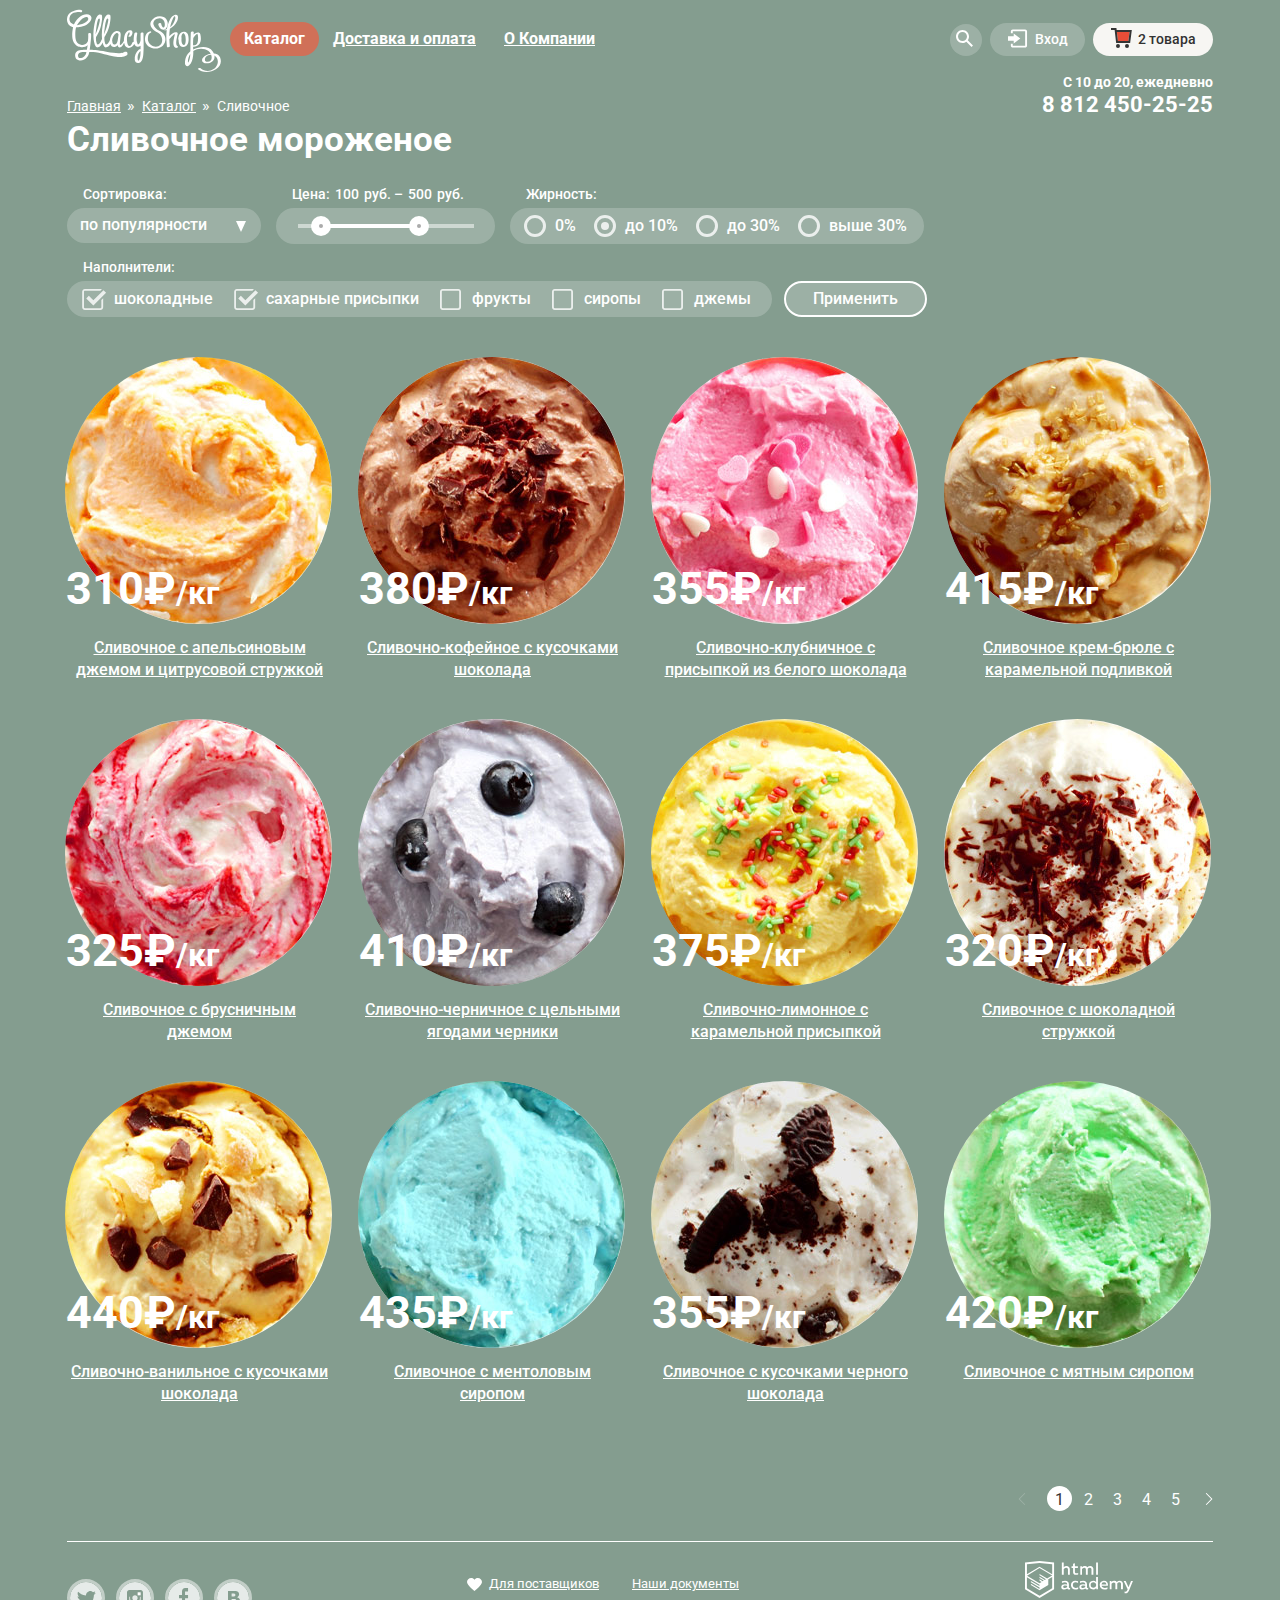
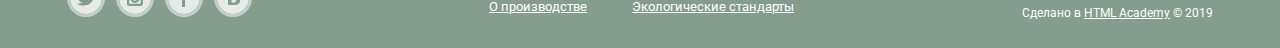
==== commit 4364842d: "поправил фильтры товаров" ====
--- a/catalog.html
+++ b/catalog.html
@@ -123,8 +123,8 @@
 <main class="page-content page-catalog">
   <div class="page-content__header">
     <ul class="breadcrumbs">
-      <li class="breadcrumbs__item breadcrumbs__item--next"><a href="index.html">Главная</a></li>
-      <li class="breadcrumbs__item breadcrumbs__item--next"><a href="#">Каталог</a></li>
+      <li class="breadcrumbs__item"><a href="index.html">Главная</a></li>
+      <li class="breadcrumbs__item"><a href="#">Каталог</a></li>
       <li class="breadcrumbs__item breadcrumbs__item--current"><a>Сливочное</a></li>
     </ul>
     <p class="contacts">
@@ -206,6 +206,7 @@
             <input class=" checkbox-filter__input visually-hidden" type="checkbox" name="jams" id="jams-field">
             <label class="checkbox-filter__label" for="jams-field">джемы</label>
           </li>
+
         </ul>
       </fieldset>
       <button type="submit" class="filters__btn">Применить</button>
--- a/css/style.css
+++ b/css/style.css
@@ -1128,6 +1128,7 @@
   padding: 6px;
 
   background: #f8f7f4 url("../img/mail-back.svg") no-repeat;
+  background-position: center;
   -webkit-background-size: cover;
   background-size: cover;
 }
@@ -1481,10 +1482,14 @@
   padding-right: 21px;
 }
 
-.breadcrumbs__item--next::after {
+.breadcrumbs__item::after {
   content: "»";
   position: absolute;
   right: 7px;
+}
+
+.breadcrumbs__item:last-child::after {
+  content: "";
 }
 
 .breadcrumbs a {
@@ -1562,12 +1567,12 @@
 
 .catalog-filter--filler {
   margin-bottom: 0;
+  margin-right: 12px;
 }
 
 .catalog-filter__wrapper,
 .catalog-filter__list {
   border-radius: 25px;
-  min-height: 36px;
 
   background-color: rgba(255, 255, 255, 0.2);
 }
@@ -1645,6 +1650,7 @@
 .range {
   position: relative;
 
+  min-height: 36px;
   width: 219px;
 
   font-size: 0;
@@ -1709,11 +1715,11 @@
 }
 
 .range__btn--left {
-  left: 34px;
+  left: 35px;
 }
 
 .range__btn--right {
-  right: 67px;
+  right: 66px;
 }
 
 .radio-filter,
@@ -1728,7 +1734,7 @@
   flex-wrap: wrap;
 
   margin: 0;
-  padding: 0;
+  padding: 7px 0 0 13px;
 
   list-style-type: none;
 }
@@ -1737,22 +1743,23 @@
 .checkbox-filter__item {
   position: relative;
 
-  padding: 7px 0 7px 46px;
+  margin: 0 17px 7px 0;
 }
 
 .radio-filter {
-  width: 415px;
-}
-
-.radio-filter__item {
-  padding-right: 3px;
+  width: 401px;
+}
+
+.radio-filter__item,
+.checkbox-filter__item {
+  padding-left: 32px;
 }
 
 .radio-filter label::before {
   content: "";
   position: absolute;
-  left: 14px;
-  top: 7px;
+  left: 1px;
+  top: 0;
 
   border: 3px solid #ffffff;
   border-radius: 50%;
@@ -1765,8 +1772,8 @@
 .radio-filter__input:checked ~ .radio-filter__label::before {
   content: "";
   position: absolute;
-  left: 14px;
-  top: 7px;
+  left: 1px;
+  top: 0;
 
   border: 3px solid #ffffff;
   border-radius: 50%;
@@ -1779,8 +1786,8 @@
 .radio-filter__input:checked ~ .radio-filter__label::after {
   content: "";
   position: absolute;
-  top: 14px;
-  left: 21px;
+  top: 7px;
+  left: 8px;
 
   border-radius: 50%;
   height: 8px;
@@ -1831,18 +1838,19 @@
 }
 
 .checkbox-filter {
-  width: 702px;
+  padding-left: 15px;
+  width: 690px;
 }
 
 .checkbox-filter__item {
-  padding-right: 8px;
+  margin-right: 21px;
 }
 
 .checkbox-filter__label::before {
   content: "";
   position: absolute;
-  left: 14px;
-  top: 7px;
+  left: 0;
+  top: 1px;
 
   height: 21px;
   width: 22px;
@@ -1859,8 +1867,8 @@
 .checkbox-filter__input:checked ~ .checkbox-filter__label::before {
   content: "";
   position: absolute;
-  left: 14px;
-  top: 7px;
+  left: 0;
+  top: 1px;
 
   border: 0;
   height: 21px;
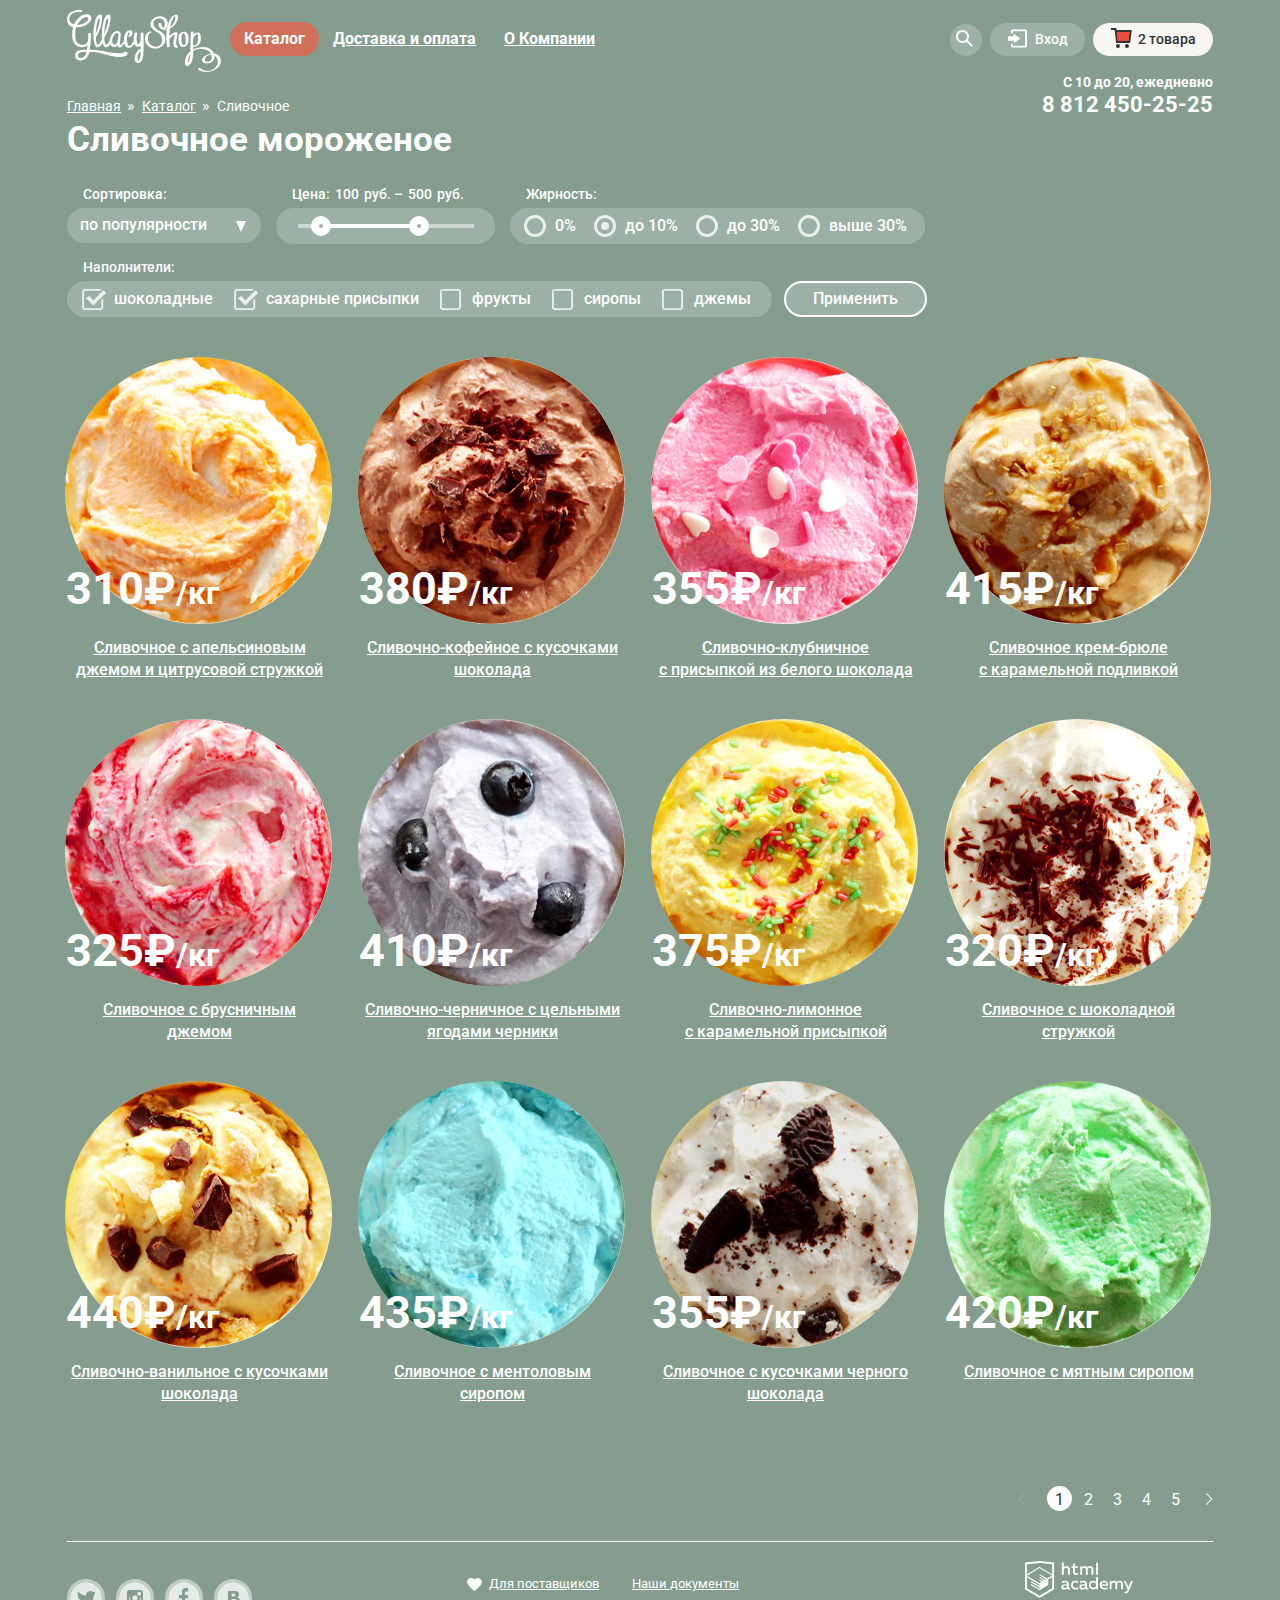
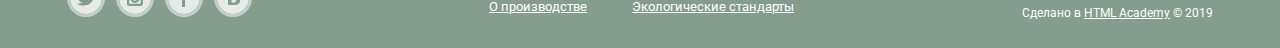
==== commit 8453a4f6: "добавил файл min.script.js, оттипографил предложения" ====
--- a/catalog.html
+++ b/catalog.html
@@ -148,7 +148,7 @@
         </div>
       </fieldset>
       <section class="catalog-filter">
-        <h2 class="visually-hidden">Фильтр по цене товара</h2>
+        <h2 class="visually-hidden">Фильтр по&nbsp;цене товара</h2>
         <p class="catalog-filter__legend price">Цена:
           <label for="price-min-field" class="visually-hidden">Минимальное значение:</label>
           <input type="text" name="price-min" id="price-min-field" value="100"> руб.
@@ -218,7 +218,7 @@
       <li class="catalog__item catalog-card">
         <div class="catalog-card__inner">
           <h3 class="catalog-card__header">
-            <a href="img/orange-ice-cream.jpg">Сливочное с апельсиновым джемом и цитрусовой стружкой</a>
+            <a href="img/orange-ice-cream.jpg">Сливочное с&nbsp;апельсиновым джемом и&nbsp;цитрусовой стружкой</a>
           </h3>
           <a class="catalog-card__image" href="img/orange-ice-cream.jpg">
             <img src="img/orange-ice-cream.jpg" width="267" height="267"
@@ -231,7 +231,7 @@
       <li class="catalog__item catalog-card">
         <div class="catalog-card__inner">
           <h3 class="catalog-card__header">
-            <a href="img/coffee-ice-cream.jpg">Сливочно-кофейное с кусочками шоколада</a>
+            <a href="img/coffee-ice-cream.jpg">Сливочно-кофейное с&nbsp;кусочками шоколада</a>
           </h3>
           <a class="catalog-card__image" href="img/coffee-ice-cream.jpg">
             <img src="img/coffee-ice-cream.jpg" width="267" height="267" alt="Сливочно-кофейное с кусочками шоколада">
@@ -243,7 +243,7 @@
       <li class="catalog__item catalog-card">
         <div class="catalog-card__inner">
           <h3 class="catalog-card__header">
-            <a href="img/strawberry-ice-cream.jpg">Сливочно-клубничное с присыпкой из белого шоколада</a>
+            <a href="img/strawberry-ice-cream.jpg">Сливочно-клубничное с&nbsp;присыпкой из&nbsp;белого шоколада</a>
           </h3>
           <a class="catalog-card__image" href="img/strawberry-ice-cream.jpg">
             <img src="img/strawberry-ice-cream.jpg" width="267" height="267"
@@ -256,7 +256,7 @@
       <li class="catalog__item catalog-card">
         <div class="catalog-card__inner">
           <h3 class="catalog-card__header">
-            <a href="img/cream-ice-cream.jpg">Сливочное крем-брюле с карамельной подливкой</a>
+            <a href="img/cream-ice-cream.jpg">Сливочное крем-брюле с&nbsp;карамельной подливкой</a>
           </h3>
           <a class="catalog-card__image" href="img/cream-ice-cream.jpg">
             <img src="img/cream-ice-cream.jpg" width="267" height="267"
@@ -269,7 +269,7 @@
       <li class="catalog__item catalog-card">
         <div class="catalog-card__inner">
           <h3 class="catalog-card__header">
-            <a href="img/cowberry-ice-cream.jpg">Сливочное с брусничным джемом</a>
+            <a href="img/cowberry-ice-cream.jpg">Сливочное с&nbsp;брусничным джемом</a>
           </h3>
           <a class="catalog-card__image" href="img/cowberry-ice-cream.jpg">
             <img src="img/cowberry-ice-cream.jpg" width="267" height="267" alt="Сливочное с брусничным джемом">
@@ -281,7 +281,7 @@
       <li class="catalog__item catalog-card">
         <div class="catalog-card__inner">
           <h3 class="catalog-card__header">
-            <a href="img/blueberries-ice-cream.jpg">Сливочно-черничное с цельными ягодами черники</a>
+            <a href="img/blueberries-ice-cream.jpg">Сливочно-черничное с&nbsp;цельными ягодами черники</a>
           </h3>
           <a class="catalog-card__image" href="img/blueberries-ice-cream.jpg">
             <img src="img/blueberries-ice-cream.jpg" width="267" height="267"
@@ -294,7 +294,7 @@
       <li class="catalog__item catalog-card">
         <div class="catalog-card__inner">
           <h3 class="catalog-card__header">
-            <a href="img/lemon-ice-cream.jpg">Сливочно-лимонное с карамельной присыпкой</a>
+            <a href="img/lemon-ice-cream.jpg">Сливочно-лимонное с&nbsp;карамельной присыпкой</a>
           </h3>
           <a class="catalog-card__image" href="img/lemon-ice-cream.jpg">
             <img src="img/lemon-ice-cream.jpg" width="267" height="267" alt="Сливочно-лимонное с карамельной присыпкой">
@@ -306,7 +306,7 @@
       <li class="catalog__item catalog-card">
         <div class="catalog-card__inner">
           <h3 class="catalog-card__header">
-            <a href="img/chocolate-chips-ice-cream.jpg">Сливочное с шоколадной стружкой</a>
+            <a href="img/chocolate-chips-ice-cream.jpg">Сливочное с&nbsp;шоколадной стружкой</a>
           </h3>
           <a class="catalog-card__image" href="img/chocolate-chips-ice-cream.jpg">
             <img src="img/chocolate-chips-ice-cream.jpg" width="267" height="267" alt="Сливочное с шоколадной стружкой">
@@ -330,7 +330,7 @@
       <li class="catalog__item catalog-card">
         <div class="catalog-card__inner">
           <h3 class="catalog-card__header">
-            <a href="img/menthol-ice-cream.jpg">Сливочноe с ментоловым сиропом</a>
+            <a href="img/menthol-ice-cream.jpg">Сливочноe с&nbsp;ментоловым сиропом</a>
           </h3>
           <a class="catalog-card__image" href="img/menthol-ice-cream.jpg">
             <img src="img/menthol-ice-cream.jpg" width="267" height="267" alt="Сливочноe с ментоловым сиропом">
@@ -342,7 +342,7 @@
       <li class="catalog__item catalog-card">
         <div class="catalog-card__inner">
           <h3 class="catalog-card__header">
-            <a href="img/chocolate-piece-ice-cream.jpg">Сливочное с кусочками черного шоколада</a>
+            <a href="img/chocolate-piece-ice-cream.jpg">Сливочное с&nbsp;кусочками черного шоколада</a>
           </h3>
           <a class="catalog-card__image" href="img/chocolate-piece-ice-cream.jpg">
             <img src="img/chocolate-piece-ice-cream.jpg" width="267" height="267"
--- a/css/style.css
+++ b/css/style.css
@@ -1747,7 +1747,7 @@
 }
 
 .radio-filter {
-  width: 401px;
+  width: 402px;
 }
 
 .radio-filter__item,
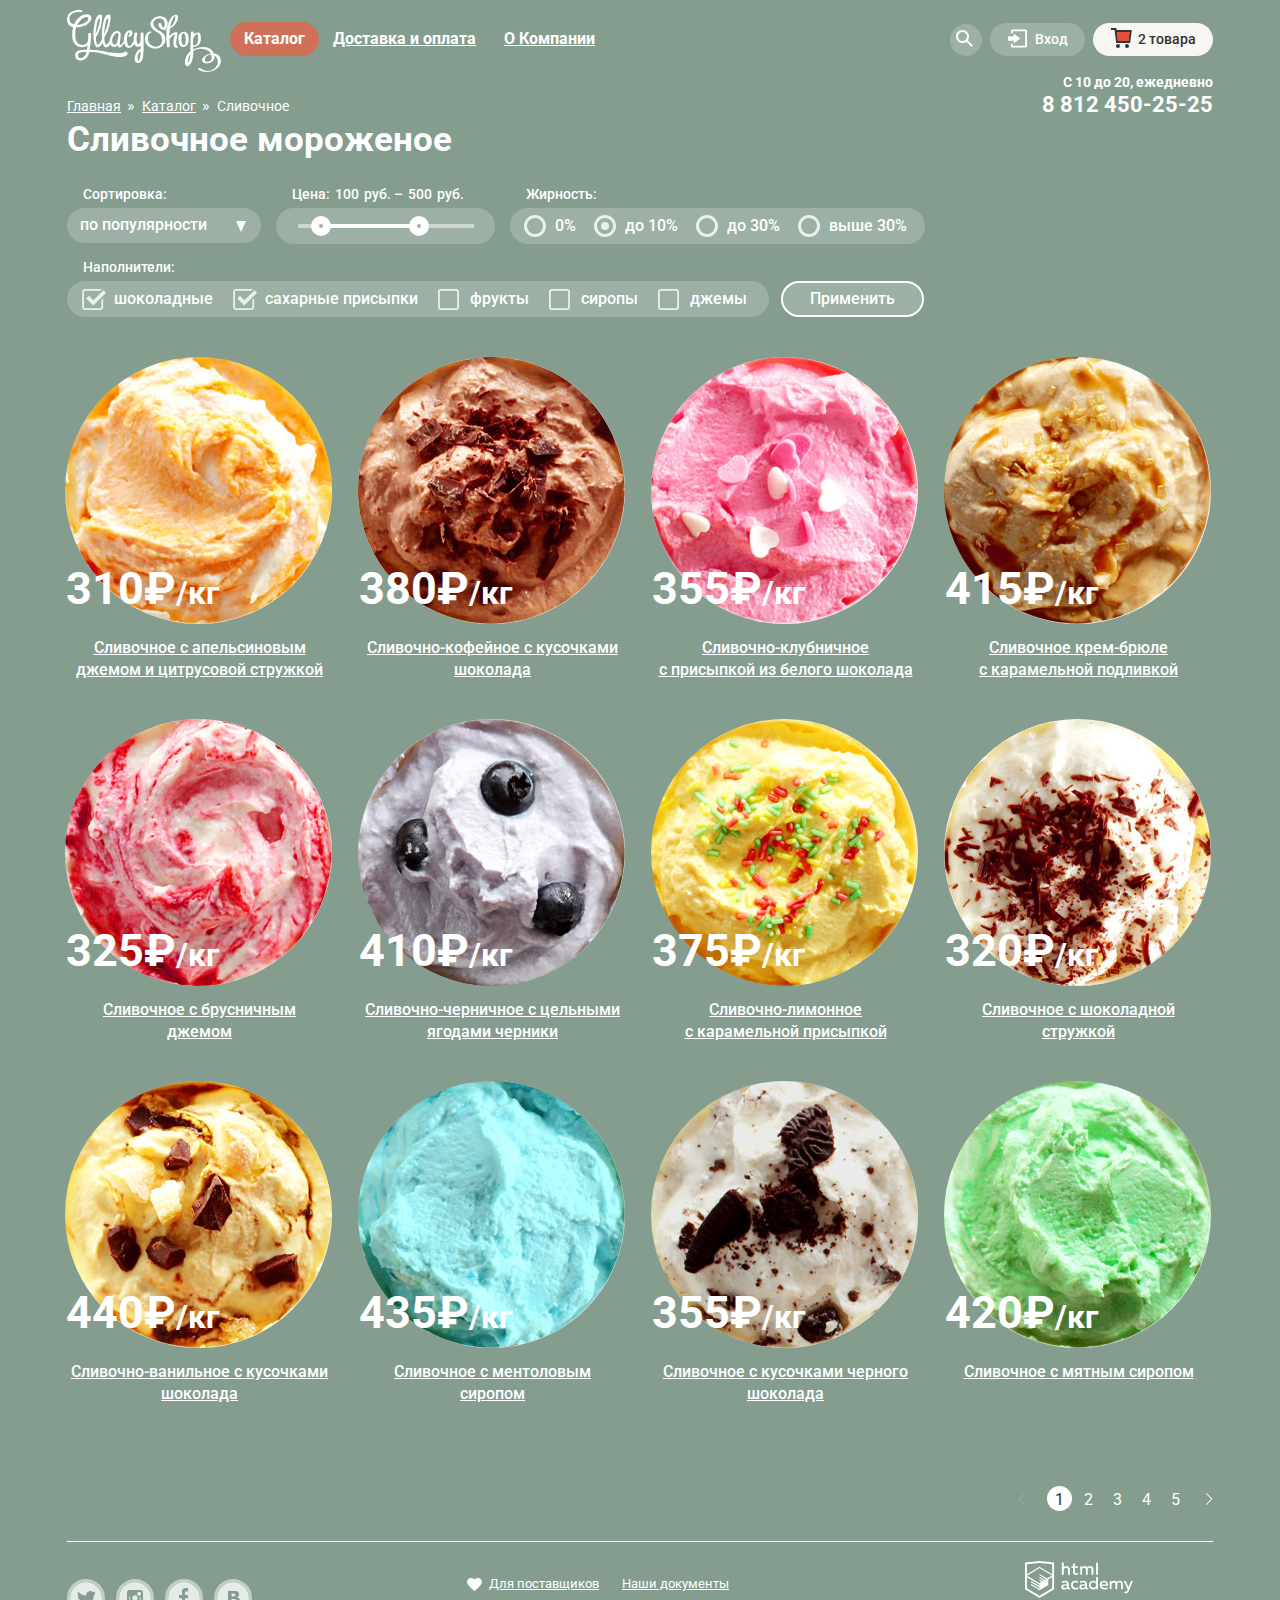
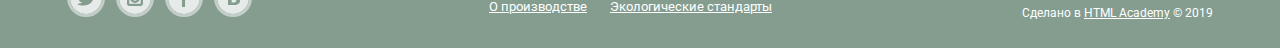
==== commit de1e88c5: "подправил выпадающее окно, поле чексбоксов. Добавил min.style.css" ====
--- a/catalog.html
+++ b/catalog.html
@@ -5,7 +5,7 @@
   <title>Каталог</title>
   <link href="https://fonts.googleapis.com/css?family=Roboto:400,500,700&display=swap&subset=cyrillic" rel="stylesheet">
   <link rel="stylesheet" href="css/normalize.css">
-  <link rel="stylesheet" href="css/style.css">
+  <link rel="stylesheet" href="css/min.style.css">
 </head>
 <body>
 
--- a/css/min.style.css
+++ b/css/min.style.css
@@ -0,0 +1 @@
+@keyframes slider-animation{from{transform:translateY(-1000px)}50%{transform:scale(1)}to{transform:translateY(0)}}@keyframes modal-animation{0%{transform:translateY(-1000px)}50%{transform:translateY(50px)}100%{transform:translateY(0)}}body{padding:0;background-color:#849d8f;color:#fff;font-family:"Roboto","Arial",sans-serif;font-size:16px;font-weight:400;line-height:22px}.hidden{display:none}.visually-hidden{clip:rect(0 0 0 0);position:absolute;border:0;height:1px;margin:-1px;padding:0;width:1px;overflow:hidden}:focus{-webkit-box-shadow:0 0 0 2px #8fbdec;box-shadow:0 0 0 2px #8fbdec;outline:none}.overlay{position:fixed;bottom:0;left:0;right:0;top:0;z-index:1;background-color:rgba(0,0,0,.3)}.ice-cream-1{background-color:#849d8f}.ice-cream-2{background-color:#8996a6}.ice-cream-3{background-color:#9d8b84}.slider-animation{animation-name:slider-animation;animation-duration:0.5s}.modal-animation{animation-name:modal-animation;animation-duration:0.5s}.main-header{padding-top:9px;color:#323232}.main-header__wrapper{display:-webkit-box;display:-ms-flexbox;display:flex;-webkit-box-align:start;-ms-flex-align:start;align-items:flex-start;-webkit-box-pack:start;-ms-flex-pack:start;justify-content:flex-start;margin:0 auto;padding:0 27px;width:1146px}.menu,.submenu{margin:0;padding:0;list-style-type:none}.menu{display:-webkit-box;display:-ms-flexbox;display:flex;-ms-flex-wrap:wrap;flex-wrap:wrap;margin-top:13px;width:550px;font-weight:700;line-height:18px}.menu a{display:block}.menu__item--catalog{position:relative}.menu__item--catalog::after{content:"";position:absolute;bottom:-3px;height:5px;width:90px;background-color:transparent}.navigation__logo{margin-right:9px;width:154px;height:62px}.menu .active{text-decoration:none;background-color:#d07058;color:#fff}.menu__link.active{font-weight:700}.menu__link{padding:8px 14px;border-radius:20px;color:#fff}.menu__link[href]:hover,.menu__link[href]:focus{text-decoration:none;background-color:#f7f6f3;color:#323232;font-weight:700}.menu__link[href]:active{background-color:#ededed;box-shadow:inset 0 2px 1px 0 #696969}.submenu{opacity:0;pointer-events:none;position:absolute;left:-5px;top:36px;z-index:1;border-radius:5px;width:142px;background-color:#f8f7f4;color:#323232;font-size:14px;font-weight:400;line-height:16px}.submenu,.tooltip{-webkit-box-shadow:0 20px 20px 0 rgba(0,0,0,.4);box-shadow:0 20px 20px 0 rgba(0,0,0,.4)}.submenu__item a{display:block;padding:6px 15px 10px 19px}.submenu__item--header a{border-bottom:1px solid #d1d0ce;margin:0 5px 3px;padding:13px 15px 10px;font-weight:700}.submenu__link{text-decoration:none;color:#323232}.submenu__link[href]:hover,.submenu__link[href]:focus{background-color:#fbded7}.submenu__link[href]:active{background-color:#f6b5a5}.menu__item--catalog:hover .submenu,.menu__link--catalog:hover .submenu,.menu__link--catalog:focus .submenu{opacity:1;pointer-events:auto}.menu__item--catalog:focus-within .submenu{opacity:1;pointer-events:auto}.user-navigation{align-self:flex-start;margin-left:auto;margin-top:14px;font-size:14px;line-height:16px}.user-navigation__item{position:relative;margin:0 0 0 8px}.user-navigation__item::after{content:"";position:absolute;bottom:-5px;height:5px;width:100px;background-color:transparent}.user-navigation__search::after{width:40px}.user-navigation__list{display:-webkit-box;display:-ms-flexbox;display:flex;-webkit-box-align:center;-ms-flex-align:center;align-items:center;-ms-flex-wrap:wrap;flex-wrap:wrap;justify-content:flex-end;margin:0;padding:0;width:400px;list-style-type:none}.user-navigation__link{display:block;position:relative;border-radius:25px;padding:8px 17px 9px 45px;text-decoration:none;background-color:rgba(255,255,255,.2);color:#fff;font-weight:500}.tooltip{opacity:0;pointer-events:none;position:absolute;right:0;top:36px;z-index:1;border-radius:5px;background-color:#f8f7f4;font-size:14px;line-height:24px}.tooltip input{border:1px solid rgba(178,178,178,.52);border-radius:5px;-webkit-box-sizing:border-box;box-sizing:border-box;height:44px;font:inherit;font-weight:700}.tooltip input::placeholder{color:#999;font-weight:400}.tooltip input::-ms-input-placeholder{color:#999;font-weight:400}.tooltip input:-ms-input-placeholder{color:#999;font-weight:400}.tooltip input:hover{border:1px solid transparent;-webkit-box-shadow:0 0 0 2px #d3d3d2;box-shadow:0 0 0 2px #d3d3d2}.tooltip input:focus{border:1px solid transparent;-webkit-box-shadow:0 0 0 2px #8fbdec;box-shadow:0 0 0 2px #8fbdec}.search-form{padding:20px 15px 21px;width:313px}.search-form input{padding:0 12px;width:100%}.login-form{padding:20px 18px 16px 18px;width:241px}.login-form__item{margin:0 0 21px 0}.login-form input{padding:0 14px;width:100%}.login-form__controls{display:-webkit-box;display:-ms-flexbox;display:flex;-webkit-box-align:start;-ms-flex-align:start;align-items:flex-start}.login-form__controls p{margin:0}.login-form__restore{display:inline-block;vertical-align:top;color:#323232;font-size:13px;line-height:15px}.login-form__btn{border-radius:20px;margin-right:20px;padding:9px 25px 8px}.user-navigation__search a{height:32px;padding:0;width:32px}.user-navigation__search svg{display:block;padding:6px 0 0 6px}.user-navigation__item:hover .tooltip,.user-navigation__link:hover .tooltip,.user-navigation__link:focus .tooltip{opacity:1;pointer-events:auto}.user-navigation__item:focus-within .tooltip{opacity:1;pointer-events:auto}.user-navigation__login svg{position:absolute;left:18px;top:6px;height:19px;width:20px}.user-navigation__link--basket svg{position:absolute;left:17px;top:5px;height:20px;width:21px}.user-navigation__link:hover path,.user-navigation__link--basket:hover circle,.user-navigation__link--login:hover polygon,.user-navigation__link:focus path,.user-navigation__link--basket:focus circle,.user-navigation__link--login:focus polygon{fill:#323232}.user-navigation__link:hover,.user-navigation__link:focus{background-color:#f8f7f4;color:#323232}.user-navigation__link--full{background-color:#f7f6f3;color:#323232}.user-navigation__link--full::before{content:"";position:absolute;left:18px;top:5px;height:20px;width:21px;background:url(../img/basket-full.svg)}.login-form__restore:hover,.login-form__restore:focus,.login-form__restore:active{color:#e84d37}.basket-block{text-align:right;-webkit-box-sizing:border-box;box-sizing:border-box;padding:18px 15px 21px;width:540px;color:#323232;font-size:13px;line-height:16px}.basket-block__list{display:-webkit-box;display:-ms-flexbox;display:flex;-webkit-box-orient:vertical;-webkit-box-direction:normal;-ms-flex-direction:column;flex-direction:column;text-align:left;border-bottom:1px solid #cacac7;margin:0 0 14px;padding:0 0 6px 0;list-style-type:none}.basket-block__item{display:-webkit-box;display:-ms-flexbox;display:flex;-webkit-box-align:start;-ms-flex-align:start;align-items:flex-start;margin-bottom:10px;padding-left:1px}.order__remove{display:block;border:0;height:11px;margin:12px 14px 0 0;padding:0;width:11px;background:url(../img/button-remove.svg) no-repeat;font-size:0}.order__image{display:block;border-radius:50%;height:33px;margin:1px 13px 0 0;width:33px;overflow:hidden}.order__image img{display:block;height:auto;width:100%}.order__header{-webkit-box-flex:1;flex-grow:1;margin:11px 26px 0 0;max-width:221px;min-height:32px;width:220px}.order__price-block{margin:11px 28px 0 0}.order__count-price{margin:11px 0 0 0}.basket-block__total-price{margin:0 0 14px;font-size:15px;font-weight:700;line-height:18px}.order__price{color:#999;margin:12px 0 0 0}.basket-block__btn{border-radius:25px;padding:10px 15px}.btn{display:inline-block;vertical-align:middle;border:0;text-decoration:none;background-image:-webkit-gradient(linear,left bottom,left top,from(#e74a35),to(#f26843));background-image:-webkit-linear-gradient(bottom,#e74a35,#f26843);background-image:-o-linear-gradient(bottom,#e74a35,#f26843);background-image:linear-gradient(to top,#e74a35,#f26843);-webkit-box-shadow:0 2px 2px 0 rgba(172,16,0,.64);box-shadow:0 2px 2px 0 rgba(172,16,0,.64);color:#fff;font-size:18px;font-weight:700;line-height:24px}.btn:hover,.btn:focus{background-image:-webkit-gradient(linear,left top,left bottom,from(rgba(255,255,255,.2)),to(rgba(255,255,255,.2))),-webkit-gradient(linear,left bottom,left top,from(#e74a35),to(#f26843));background-image:-webkit-linear-gradient(top,rgba(255,255,255,.2),rgba(255,255,255,.2)),-webkit-linear-gradient(bottom,#e74a35,#f26843);background-image:-o-linear-gradient(top,rgba(255,255,255,.2),rgba(255,255,255,.2)),-o-linear-gradient(bottom,#e74a35,#f26843);background-image:linear-gradient(to bottom,rgba(255,255,255,.2),rgba(255,255,255,.2)),linear-gradient(to top,#e74a35,#f26843);-webkit-box-shadow:0 2px 2px 0 #ac1000;box-shadow:0 2px 2px 0 #ac1000}.btn:active{background-image:-webkit-gradient(linear,left top,left bottom,from(rgba(0,0,0,.07)),to(rgba(0,0,0,.07))),-webkit-gradient(linear,left top,left bottom,from(#e74a35),to(#f26843));background-image:-webkit-linear-gradient(top,rgba(0,0,0,.07),rgba(0,0,0,.07)),-webkit-linear-gradient(top,#e74a35,#f26843);background-image:-o-linear-gradient(top,rgba(0,0,0,.07),rgba(0,0,0,.07)),-o-linear-gradient(top,#e74a35,#f26843);background-image:linear-gradient(to bottom,rgba(0,0,0,.07),rgba(0,0,0,.07)),linear-gradient(to bottom,#e74a35,#f26843);-webkit-box-shadow:inset 0 2px 2px 0 #942718;box-shadow:inset 0 2px 2px 0 #942718}.page-content__header,.slider{text-align:right;margin:0 auto;padding:0 27px;width:1146px}.page-content__header{margin-bottom:13px}.page-content__header p{margin:0;margin-left:auto}.slider{text-align:center}.slider__list{margin:0;padding:0;list-style-type:none}.slider img{position:absolute;left:0;right:0;top:0;z-index:-1;margin:0 auto}.slider h3{text-align:center;margin:0 auto 32px;padding-top:261px;width:675px;font-size:60px;font-weight:700;line-height:60px}.ice-cream__btn{border-radius:50px;margin-bottom:40px;padding:8px 42px 12px;font-size:32px;line-height:44px;text-shadow:0 2px 5px rgba(160,32,11,.76)}.controls-wrapper{position:relative}.slider__controls{display:-webkit-box;display:-ms-flexbox;display:flex;position:absolute;bottom:64px;margin:0;padding:0;list-style-type:none}.slider__btn{display:block;border:2px solid #fff;border-radius:50%;height:21px;margin-right:8px;padding:0;width:21px;background-color:transparent;cursor:pointer}.slider__btn:hover,.slider__btn:focus{background-color:rgba(255,255,255,.4)}.slider__btn:active{border:2px solid #fff;background-color:#fff}.slider__btn.active{border:1px solid #fff;background-color:#fff}.banners{margin-bottom:28px;font-size:18px;font-weight:700}.banners__wrapper{display:-webkit-box;display:-ms-flexbox;display:flex;-webkit-box-pack:justify;-ms-flex-pack:justify;justify-content:space-between;margin:0 auto;padding:0 27px;width:1146px}.banners__item{display:-webkit-box;display:-ms-flexbox;display:flex;-webkit-box-orient:vertical;-webkit-box-direction:normal;-ms-flex-direction:column;flex-direction:column;border-radius:15px;-webkit-box-sizing:border-box;box-sizing:border-box;padding:16px 19px 23px;width:560px}.banners__item h3{margin:0 0 15px;font-size:35px;line-height:41px}.banners p{margin:0 0 16px}.banners__item p:last-of-type{margin:0 0 45px}.banner--raspberries{background:#2c0103 url(../img/raspberry-back.jpg) repeat;-webkit-background-size:cover;background-size:cover}.banner--chocolate{background:#4e3b36 url(../img/chocolate-back.jpg) repeat;-webkit-background-size:cover;background-size:cover}.banner__btn{align-self:flex-end;border-radius:30px;margin-left:auto;margin-top:auto;padding:9px 24px 12px 22px}.hits__list,.catalog__list{display:-webkit-box;display:-ms-flexbox;display:flex;-ms-flex-wrap:wrap;flex-wrap:wrap;margin:0 auto;padding:0;width:1174px;list-style-type:none}.catalog-card{-webkit-box-align:center;-ms-flex-align:center;align-items:center;position:relative;text-align:center;border-radius:5px;padding-top:6px;width:293px}.catalog-card:nth-child(4n){margin-right:0}.catalog-card__inner{display:-webkit-box;display:-ms-flexbox;display:flex;-webkit-box-orient:vertical;-webkit-box-direction:normal;-ms-flex-direction:column;flex-direction:column;position:relative;border-radius:10px;-webkit-box-sizing:border-box;box-sizing:border-box;margin-bottom:-53px;padding:6px 12px 22px}.catalog-card__header{text-align:center;margin:0;padding:0 6px 15px;color:#fff;font-weight:500;font-size:16px;line-height:22px}.catalog-card__header a{display:block;color:inherit}.catalog-card__header a:hover,.catalog-card__header a:focus,.catalog-card__header a:active{color:#ffbc9e}.catalog-card__image{-webkit-box-ordinal-group:0;-ms-flex-order:-1;order:-1;border-radius:50%;height:267px;margin-bottom:13px;width:267px;overflow:hidden}.catalog-card img{display:block;height:auto;width:100%}.catalog-card__price{position:absolute;left:13px;top:215px;margin:0;font-size:45px;font-weight:700;line-height:45px}.catalog-card__weight{font-size:32px}.catalog-card__btn{-ms-grid-row-align:center;align-self:center;border-radius:30px;padding:9px 16px;opacity:0}.catalog-card__label{position:absolute;left:14px;top:7px;border-radius:50%;height:61px;margin:0;width:61px;background:#fff url(../img/hit.svg) no-repeat;font-size:0}.catalog-card:hover .catalog-card__inner{z-index:1;background-color:rgba(255,255,255,.2)}.catalog-card:hover .catalog-card__btn{opacity:1}.promotion-products{margin:12px 0 40px 0;color:#323232}.promotion-products__wrapper{border-radius:15px;-webkit-box-sizing:border-box;box-sizing:border-box;margin:0 auto;padding:24px 0 15px 20px;width:1146px;background:#ede2c7 url(../img/wafer-back.jpg) repeat}.promotion-products h2{margin:0 0 9px;font-size:24px;font-weight:500;line-height:30px}.promotion-products__list{display:-webkit-box;display:-ms-flexbox;display:flex;-ms-flex-wrap:wrap;flex-wrap:wrap;margin:0;padding:0;list-style-type:none}.features__item{position:relative;-webkit-box-sizing:border-box;box-sizing:border-box;flex-basis:50%;margin-bottom:9px;max-width:50%;padding:13px 21px 0 56px}.features__item:nth-child(2n){padding-left:60px}.features__item::before{content:"";position:absolute;left:0;top:0;height:49px;width:49px}.features__item--ice-cream::before{background:url(../img/ice-cream.svg) no-repeat}.features__item--cow::before{background:url(../img/cow.svg) no-repeat}.features__item--leaf::before{background:url(../img/leaf.svg) no-repeat}.features__item--thermometer:before{background:url(../img/thermometer.svg) no-repeat}.news{margin-bottom:39px}.news__wrapper{display:-webkit-box;display:-ms-flexbox;display:flex;-webkit-box-pack:justify;-ms-flex-pack:justify;justify-content:space-between;margin:0 auto;width:1146px}.news__item{border-radius:15px;-webkit-box-sizing:border-box;box-sizing:border-box;width:560px}.article-preview{padding:23px 20px 20px;background:#fff url(../img/strawberry-back.jpg) no-repeat;background-position:-52px -224px;color:#323232}.article-preview h3{margin:0 0 4px;font-size:16px;font-weight:500;line-height:22px}.article-preview__link{display:block;width:281px;color:#323232;font-size:24px;font-weight:700;line-height:30px}.article-preview__link:hover,.article-preview__link:focus,.article-preview__link:active{color:#e84d37}.subscribe-form{display:flex;padding:6px;background:#f8f7f4 url(../img/mail-back.svg) no-repeat;background-position:center;-webkit-background-size:cover;background-size:cover}.subscribe-form__wrapper{border-radius:15px;padding:29px 21px 34px;background-color:#f8f7f4}.subscribe-form__description{margin:0 0 16px;color:#5a5a5a}.subscribe-form__description:last-of-type{margin:0 0 35px}.subscribe-form form{display:-webkit-box;display:-ms-flexbox;display:flex}.subscribe-form__field{margin:0}.subscribe-form__field input{border:1px solid #d3d3d2;border-radius:3px;-webkit-box-sizing:border-box;box-sizing:border-box;height:44px;padding-left:12px;width:368px;font:inherit;font-weight:700}.subscribe-form__field input::placeholder{color:#999;font-weight:400}.subscribe-form__field input:-ms-input-placeholder{color:#999;font-weight:400}.subscribe-form__field input::-ms-input-placeholder{color:#999;font-weight:400}.subscribe-form__field input:hover{border:1px solid transparent;-webkit-box-shadow:0 0 0 2px #d3d3d2;box-shadow:0 0 0 2px #d3d3d2}.subscribe-form__field input:focus{border:1px solid transparent;-webkit-box-shadow:0 0 0 2px #8fbdec;box-shadow:0 0 0 2px #8fbdec}.subscribe-form__btn{border-radius:25px;margin-left:auto;padding:0 17px;color:#fefefe}.map{position:relative;margin:0 auto;min-height:430px;padding-left:0;width:100%;background:#f7f1d9 url(../img/map.jpg) no-repeat;background-position:50% -90px;-webkit-background-size:cover;background-size:cover;color:#323232;font-size:14px;line-height:20px}.map iframe{display:block;border:0;height:430px;width:100%}.map__wrapper{position:absolute;bottom:0;left:0;right:0;top:0;margin:0 auto;width:1200px}.map__address{display:-webkit-box;display:-ms-flexbox;display:flex;-webkit-box-orient:vertical;-webkit-box-direction:normal;-ms-flex-direction:column;flex-direction:column;position:absolute;right:27px;top:63px;z-index:1;-webkit-box-sizing:border-box;box-sizing:border-box;padding:29px 25px 29px 25px;width:302px}.feedback{background-color:#fff}.feedback__header{margin:0;font-size:14px;font-weight:400;line-height:20px}.feedback__address{margin:0 0 19px;width:230px;font-size:18px;font-weight:700;line-height:24px}.feedback__order-phone{margin:0 0 4px}.feedback__phone{margin:0 0 25px}.feedback__phone a{text-decoration:none;color:#323232;font-size:18px;font-weight:700;line-height:24px}.feedback__phone a:hover,.feedback__phone a:focus{color:#e84d37}.feedback__link{text-align:center;border-radius:25px;padding:10px 5px}.modal-wrapper{display:flex;flex-direction:column;overflow:auto}.modal{background-color:#f8f7f4}.modal-feedback{position:relative;text-align:right;border-radius:10px;margin:auto;padding:16px 25px 26px 23px;width:430px}.modal-feedback fieldset{border:0;padding:0}.modal-feedback__legend{text-align:left;margin-bottom:20px;color:#323232;font-size:24px;font-weight:500;line-height:28px}.modal-feedback__main-info{width:267px}.modal-feedback__main-info input{-webkit-box-sizing:border-box;box-sizing:border-box;height:43px;width:100%}.modal-feedback__main-info p{margin:0 0 21px 0}.modal-feedback__text{margin:0 0 19px 0;padding:0}.modal-feedback input,.modal-feedback textarea{border:1px solid #d3d3d2;border-radius:5px;padding:0 13px;color:#323232;font:inherit;font-weight:700;line-height:24px}.modal-feedback textarea{padding:9px 14px}.modal-feedback input::placeholder,.modal-feedback textarea::placeholder{color:#999;font-weight:400}.modal-feedback input::-ms-input-placeholder,.modal-feedback textarea::-ms-input-placeholder{color:#999;font-weight:400}.modal-feedback input:-ms-input-placeholder,.modal-feedback textarea:-ms-input-placeholder{color:#999;font-weight:400}.modal-feedback input:hover,.modal-feedback textarea:hover{border:1px solid transparent;-webkit-box-shadow:0 0 0 2px #d3d3d2;box-shadow:0 0 0 2px #d3d3d2}.modal-feedback input:focus,.modal-feedback textarea:focus{border:1px solid transparent;-webkit-box-shadow:0 0 0 2px #8fbdec;box-shadow:0 0 0 2px #8fbdec}.modal-feedback textarea{-webkit-box-sizing:border-box;box-sizing:border-box;min-height:155px;width:100%}.modal__btn{position:absolute;right:15px;top:15px;border:0;height:17px;padding:0;width:17px;background:url(../img/button-remove-big.svg) no-repeat;font-size:0}.modal-feedback__btn{border-radius:40px;padding:10px 22px;color:#fefefe}.page-content__header{display:-webkit-box;display:-ms-flexbox;display:flex;-webkit-box-align:end;-ms-flex-align:end;align-items:flex-end}.page-catalog .page-content__header{margin-bottom:2px}.breadcrumbs{display:-webkit-box;display:-ms-flexbox;display:flex;margin:0;padding:0;list-style-type:none}.breadcrumbs__item{position:relative;padding-right:21px}.breadcrumbs__item::after{content:"»";position:absolute;right:7px}.breadcrumbs__item:last-child::after{content:""}.breadcrumbs a{color:#fff;font-size:14px;line-height:16px}.breadcrumbs a[href]:hover,.breadcrumbs a[href]:focus,.breadcrumbs a[href]:active{color:#ffbc9e}.contacts{margin-left:auto;font-weight:700}.contacts span{font-size:14px;line-height:16px}.contacts a{display:block;text-decoration:none;color:#fff;font-size:22px;line-height:24px}.contacts a:hover{color:#ffbc9e}h1{margin:0 auto 18px;padding:0 27px;width:1146px;font-size:35px;line-height:41px}.filters{margin:0 auto 28px;padding:0 27px;width:1146px;font-weight:500}.filters form{display:-webkit-box;display:-ms-flexbox;display:flex;-ms-flex-wrap:wrap;flex-wrap:wrap;-webkit-box-align:start;-ms-flex-align:start;align-items:flex-start;width:880px}.catalog-filter{border:0;margin:0 15px 7px 0;padding:0}.catalog-filter--filler{margin-bottom:0;margin-right:12px}.catalog-filter__wrapper,.catalog-filter__list{border-radius:25px;background-color:rgba(255,255,255,.2)}.catalog-filter__wrapper--select{position:relative}.catalog-filter__wrapper--select::after{content:"";position:absolute;right:15px;top:13px;border-color:#fff transparent transparent transparent;border-style:solid;border-width:11px 5.5px 0 5.5px;height:0;width:0}.catalog-filter select{border:0;border-radius:inherit;height:inherit;padding:8px 30px 9px 13px;width:194px;-webkit-appearance:none;-moz-appearance:none;appearance:none;background-color:transparent;color:#fff;font-weight:500}.catalog-filter select:hover{color:#323232}.catalog-filter__wrapper--select:hover::after{content:"";position:absolute;right:14px;top:13px;border-color:#323232 transparent transparent transparent;border-style:solid;border-width:11px 5.5px 0 5.5px;height:0;width:0}.catalog-filter option{background-color:transparent}.catalog-filter select::-ms-expand{display:none}.catalog-filter__legend{align-self:flex-start;display:block;margin:0;padding:8px 0 6px 16px;font-size:14px;line-height:16px}.range{position:relative;min-height:36px;width:219px;font-size:0}.price{padding-bottom:5px;padding-top:7px}.price input{width:24px}.range::before{content:"";position:absolute;left:22px;top:16px;height:4px;width:176px;background-color:rgba(255,255,255,.5)}.range__line{position:absolute;left:20%;top:16px;height:4px;width:45%;background-color:#fff}.range__btn{position:absolute;top:8px;border:0;border-radius:50%;height:20px;width:20px;background-color:#fff;cursor:pointer}.range__btn::before{content:"";position:absolute;left:8px;top:8px;border-radius:50%;height:4px;width:4px;background-color:#ababab}.range__btn--left{left:35px}.range__btn--right{right:66px}.radio-filter,.checkbox-filter{display:-webkit-box;display:-ms-flexbox;display:flex;-webkit-box-align:center;-ms-flex-align:center;align-items:center;-ms-flex-wrap:wrap;flex-wrap:wrap;margin:0;padding:7px 0 0 13px;list-style-type:none}.radio-filter__item,.checkbox-filter__item{position:relative;margin:0 17px 7px 0}.radio-filter{width:402px}.radio-filter__item,.checkbox-filter__item{padding-left:32px}.radio-filter label::before{content:"";position:absolute;left:1px;top:0;border:3px solid #fff;border-radius:50%;height:16px;width:16px;opacity:.8}.radio-filter__input:checked~.radio-filter__label::before{content:"";position:absolute;left:1px;top:0;border:3px solid #fff;border-radius:50%;height:16px;width:16px;opacity:.8}.radio-filter__input:checked~.radio-filter__label::after{content:"";position:absolute;top:7px;left:8px;border-radius:50%;height:8px;width:8px;background-color:#fff;opacity:.8}.radio-filter label:hover::before,.radio-filter__input:checked~.radio-filter__label:hover::before,.radio-filter__input:checked~.radio-filter__label:hover::after{opacity:1}.radio-filter__input:focus .radio-filter__label::before,.checkbox-filter__input:focus .checkbox-filter__label::before{-webkit-box-shadow:0 0 0 2px #8fbdec;box-shadow:0 0 0 2px #8fbdec;outline:none}.radio-filter__input:disabled label::before,.checkbox-filter__input:disabled label::before{border-color:#fff;opacity:.4}.radio-filter__input:checked:disabled label::before{border-color:#fff;opacity:.4}.radio-filter__input:checked:disabled label::after{background-color:#fff;opacity:.4}.radio-filter__input:checked:hover:disabled label::before,.checkbox-filter__input:checked:hover:disabled label::before{border-color:#fff;opacity:.4}.radio-filter__input:checked:hover:disabled label::after{background-color:#fff;opacity:.4}.checkbox-filter{padding-left:15px;width:687px}.checkbox-filter__item{margin-right:20px}.checkbox-filter__label::before{content:"";position:absolute;left:0;top:1px;height:21px;width:22px;background:url(../img/checkbox-off.svg) no-repeat;background-size:contain;opacity:.8}.checkbox-filter__label:hover::before{opacity:1}.checkbox-filter__input:checked~.checkbox-filter__label::before{content:"";position:absolute;left:0;top:1px;border:0;height:21px;width:25px;background:url(../img/checkbox-on.svg) no-repeat;background-size:contain}.catalog{margin-bottom:55px}.price input{border:0;background-color:transparent}.filters input,.filters button{color:#fff;font:inherit}.filters__btn{align-self:flex-start;border:2px solid #fff;border-radius:20px;margin-top:30px;padding:5px 27px;background-color:rgba(255,255,255,.2)}.filters__btn:hover{border:2px solid #fff;background-color:#fff;color:#323232;font-weight:500}.filters__btn:active{background-color:#ededed;-webkit-box-shadow:inset 0 2px 1px 0 #696969;box-shadow:inset 0 2px 1px 0 #696969}.pagination{display:-webkit-box;display:-ms-flexbox;display:flex;-webkit-box-pack:end;-ms-flex-pack:end;justify-content:flex-end;margin:0 auto 30px;padding:0 27px;width:1146px;list-style-type:none;color:rgba(255,255,255,.2)}.pagination li{margin-left:4px}.pagination .pagination__item--next{margin-left:0}.pagination__item--previous svg{-webkit-transform:rotate(180deg);-ms-transform:rotate(180deg);transform:rotate(180deg)}.pagination__item--previous path{fill:rgba(255,255,255,.2)}.pagination a{display:block;text-align:center;border-radius:50%;height:25px;width:25px;line-height:27px}.pagination__item--previous a{text-align:left}.pagination__item--next a{text-align:right}.pagination__item--next path{fill:#fff}.pagination__item a[href]{text-decoration:none;color:#fff;cursor:pointer}.pagination__item a[href]:hover,.pagination__item a[href]:focus{background-color:rgba(255,255,255,.2)}.pagination__item a[href]:active{background-color:#fff;color:#323232}.pagination__item--current a{background-color:#fff;color:#323232}.pagination__item.pagination__item--next a:hover,.pagination__item.pagination__item--next a:active{background-color:transparent}.main-footer--catalog .main-footer__wrapper{border-top:1px solid #fff;padding-bottom:26px}.main-footer__wrapper{display:-webkit-box;display:-ms-flexbox;display:flex;-webkit-box-align:start;-ms-flex-align:start;align-items:flex-start;-webkit-box-pack:start;-ms-flex-pack:start;justify-content:flex-start;margin:0 auto;padding:18px 0 22px;width:1146px}.main-footer__item ul{margin:0;padding:0;list-style-type:none}.footer-social{margin:19px 214px 0 0;width:185px}.footer-social__list{display:-webkit-box;display:-ms-flexbox;display:flex;-ms-flex-wrap:wrap;flex-wrap:wrap}.footer-social__list li{margin-right:11px}.footer-social__list li:nth-child(4n){margin-right:0}.footer-social__btn{display:block}.footer-social__list svg{display:block;border:3px solid rgba(255,255,255,.5);border-radius:50%}.footer-social__list path{fill:#fff;opacity:.8}.footer-social__btn svg:hover,.footer-social__btn svg:focus,.footer-social__btn svg:active{border:3px solid rgba(255,255,255,.7)}.footer-social__btn svg:hover path,.footer-social__btn svg:focus path,.footer-social__btn svg:active path{fill:#fff}.footer-social__list a{text-decoration:none;color:#fff}.footer-info{align-self:flex-start;position:relative;margin-top:14px;width:380px}.footer-info__list{display:-webkit-box;display:-ms-flexbox;display:flex;-ms-flex-wrap:wrap;flex-wrap:wrap}.footer-info__list li:nth-child(2n 1){width:143px}.footer-info__list a{display:block;margin-bottom:3px;padding-left:23px;color:#fff;font-size:13px;line-height:20px}.footer-info__heart::before{content:"";position:absolute;left:1px;top:4px;height:13px;width:15px;background:url(../img/heart.svg)}.footer-info__list a:hover,.footer-info__list a:focus,.footer-info__list a:active,.footer-copyright__html-academy:hover,.footer-copyright__html-academy:focus,.footer-copyright__html-academy:active{color:#ffbc9e}.footer-copyright{margin-left:auto;margin-top:1px;font-size:12px;line-height:18px}.footer-copyright__html-academy-logo{display:block;height:39px;margin-left:2px;width:108px}.footer-copyright__html-academy-logo img{display:block;height:auto;padding-left:1px;width:100%}.footer-copyright p{margin:4px 0 0 0}.footer-copyright a{color:#fff}
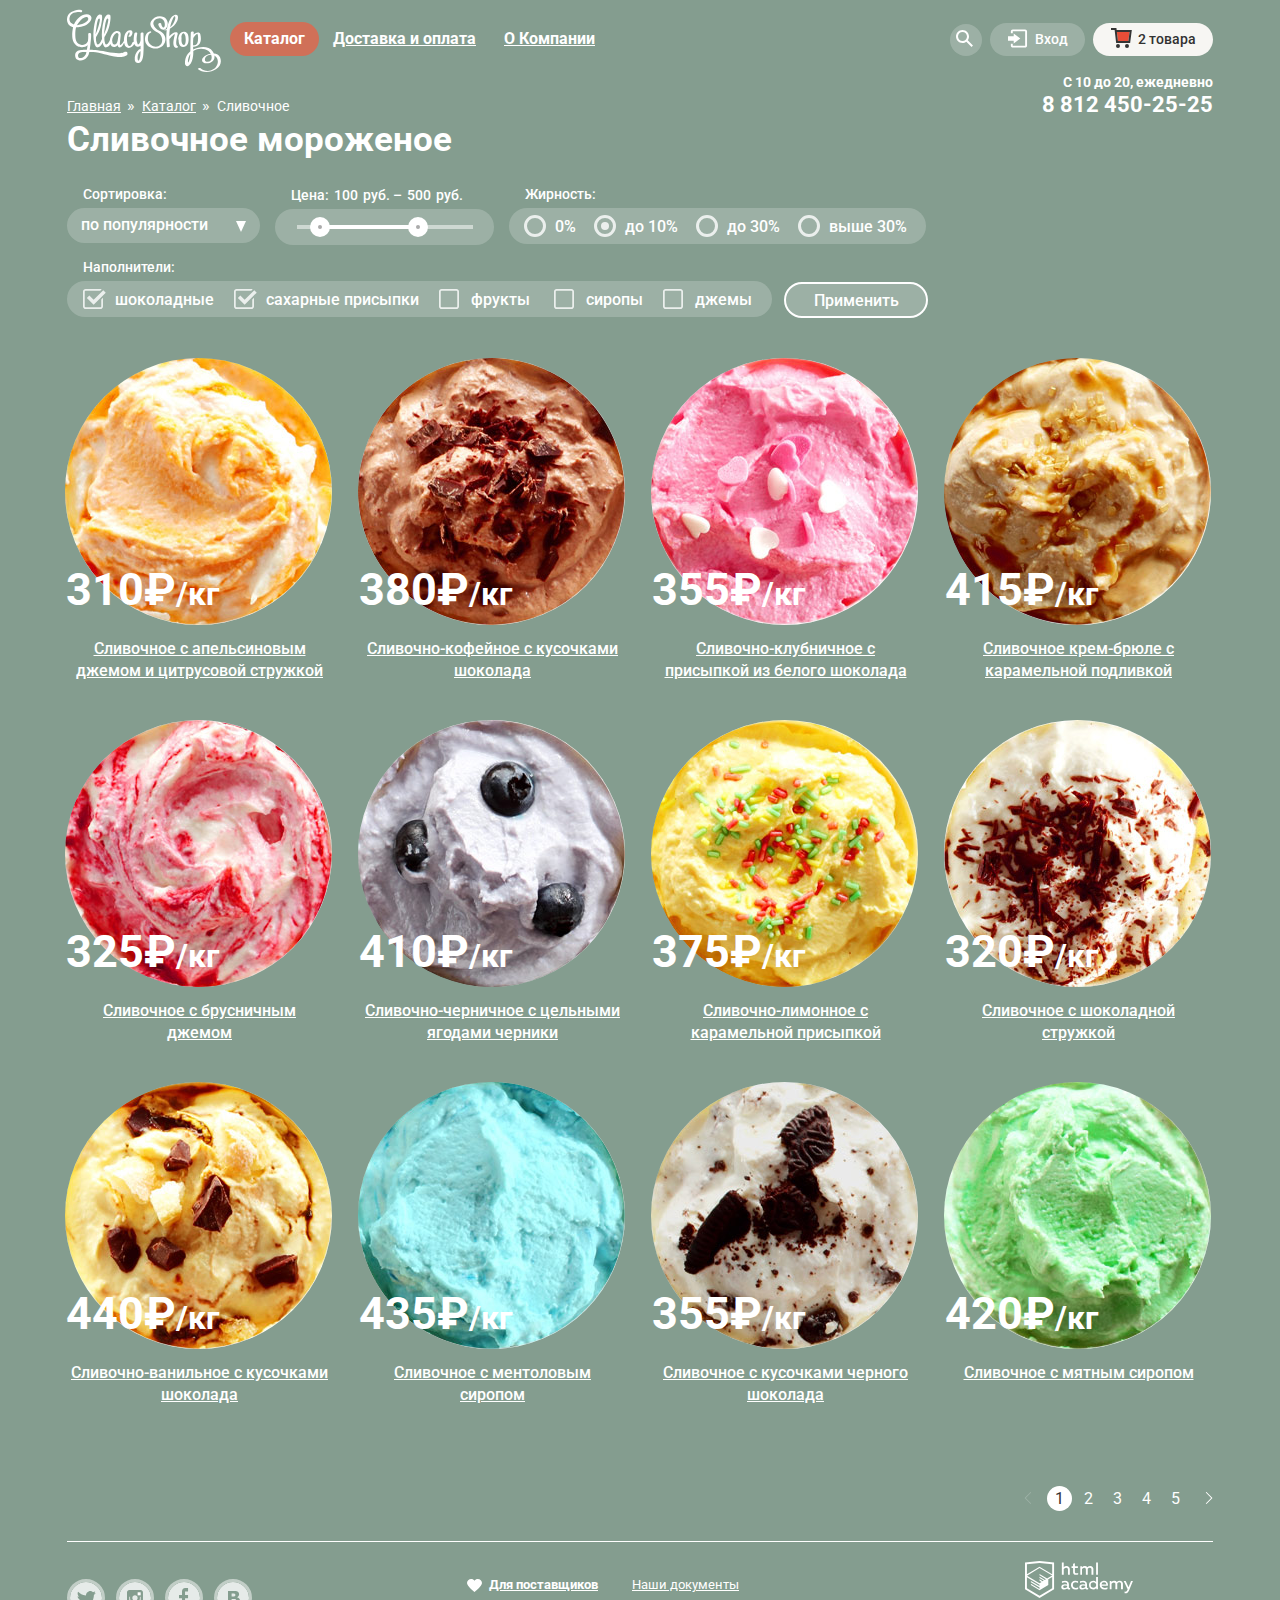
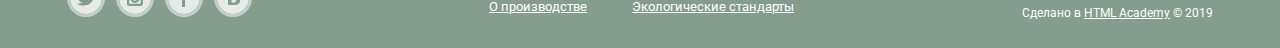
==== commit a20a07fa: "доработал проект, исправил ошибки по первой защите" ====
--- a/catalog.html
+++ b/catalog.html
@@ -151,10 +151,9 @@
         <h2 class="visually-hidden">Фильтр по&nbsp;цене товара</h2>
         <p class="catalog-filter__legend price">Цена:
           <label for="price-min-field" class="visually-hidden">Минимальное значение:</label>
-          <input type="text" name="price-min" id="price-min-field" value="100"> руб.
-          –
+          <input type="text" name="price-min" id="price-min-field" value="100">&nbsp;руб.&nbsp;–
           <label for="price-max-field" class="visually-hidden">Максимальное значение:</label>
-          <input type="text" name="price-max" id="price-max-field" value="500"> руб.
+          <input type="text" name="price-max" id="price-max-field" value="500">&nbsp;руб.
         </p>
         <div class="catalog-filter__list range">
           <div class="range__line">Утолщенная линия между правым и левым ползунками</div>
@@ -206,7 +205,6 @@
             <input class=" checkbox-filter__input visually-hidden" type="checkbox" name="jams" id="jams-field">
             <label class="checkbox-filter__label" for="jams-field">джемы</label>
           </li>
-
         </ul>
       </fieldset>
       <button type="submit" class="filters__btn">Применить</button>
@@ -243,7 +241,7 @@
       <li class="catalog__item catalog-card">
         <div class="catalog-card__inner">
           <h3 class="catalog-card__header">
-            <a href="img/strawberry-ice-cream.jpg">Сливочно-клубничное с&nbsp;присыпкой из&nbsp;белого шоколада</a>
+            <a href="img/strawberry-ice-cream.jpg">Сливочно-клубничное с присыпкой из&nbsp;белого шоколада</a>
           </h3>
           <a class="catalog-card__image" href="img/strawberry-ice-cream.jpg">
             <img src="img/strawberry-ice-cream.jpg" width="267" height="267"
@@ -256,7 +254,7 @@
       <li class="catalog__item catalog-card">
         <div class="catalog-card__inner">
           <h3 class="catalog-card__header">
-            <a href="img/cream-ice-cream.jpg">Сливочное крем-брюле с&nbsp;карамельной подливкой</a>
+            <a href="img/cream-ice-cream.jpg">Сливочное крем-брюле с карамельной подливкой</a>
           </h3>
           <a class="catalog-card__image" href="img/cream-ice-cream.jpg">
             <img src="img/cream-ice-cream.jpg" width="267" height="267"
@@ -294,7 +292,7 @@
       <li class="catalog__item catalog-card">
         <div class="catalog-card__inner">
           <h3 class="catalog-card__header">
-            <a href="img/lemon-ice-cream.jpg">Сливочно-лимонное с&nbsp;карамельной присыпкой</a>
+            <a href="img/lemon-ice-cream.jpg">Сливочно-лимонное с карамельной присыпкой</a>
           </h3>
           <a class="catalog-card__image" href="img/lemon-ice-cream.jpg">
             <img src="img/lemon-ice-cream.jpg" width="267" height="267" alt="Сливочно-лимонное с карамельной присыпкой">
--- a/css/min.style.css
+++ b/css/min.style.css
@@ -1 +1 @@
-@keyframes slider-animation{from{transform:translateY(-1000px)}50%{transform:scale(1)}to{transform:translateY(0)}}@keyframes modal-animation{0%{transform:translateY(-1000px)}50%{transform:translateY(50px)}100%{transform:translateY(0)}}body{padding:0;background-color:#849d8f;color:#fff;font-family:"Roboto","Arial",sans-serif;font-size:16px;font-weight:400;line-height:22px}.hidden{display:none}.visually-hidden{clip:rect(0 0 0 0);position:absolute;border:0;height:1px;margin:-1px;padding:0;width:1px;overflow:hidden}:focus{-webkit-box-shadow:0 0 0 2px #8fbdec;box-shadow:0 0 0 2px #8fbdec;outline:none}.overlay{position:fixed;bottom:0;left:0;right:0;top:0;z-index:1;background-color:rgba(0,0,0,.3)}.ice-cream-1{background-color:#849d8f}.ice-cream-2{background-color:#8996a6}.ice-cream-3{background-color:#9d8b84}.slider-animation{animation-name:slider-animation;animation-duration:0.5s}.modal-animation{animation-name:modal-animation;animation-duration:0.5s}.main-header{padding-top:9px;color:#323232}.main-header__wrapper{display:-webkit-box;display:-ms-flexbox;display:flex;-webkit-box-align:start;-ms-flex-align:start;align-items:flex-start;-webkit-box-pack:start;-ms-flex-pack:start;justify-content:flex-start;margin:0 auto;padding:0 27px;width:1146px}.menu,.submenu{margin:0;padding:0;list-style-type:none}.menu{display:-webkit-box;display:-ms-flexbox;display:flex;-ms-flex-wrap:wrap;flex-wrap:wrap;margin-top:13px;width:550px;font-weight:700;line-height:18px}.menu a{display:block}.menu__item--catalog{position:relative}.menu__item--catalog::after{content:"";position:absolute;bottom:-3px;height:5px;width:90px;background-color:transparent}.navigation__logo{margin-right:9px;width:154px;height:62px}.menu .active{text-decoration:none;background-color:#d07058;color:#fff}.menu__link.active{font-weight:700}.menu__link{padding:8px 14px;border-radius:20px;color:#fff}.menu__link[href]:hover,.menu__link[href]:focus{text-decoration:none;background-color:#f7f6f3;color:#323232;font-weight:700}.menu__link[href]:active{background-color:#ededed;box-shadow:inset 0 2px 1px 0 #696969}.submenu{opacity:0;pointer-events:none;position:absolute;left:-5px;top:36px;z-index:1;border-radius:5px;width:142px;background-color:#f8f7f4;color:#323232;font-size:14px;font-weight:400;line-height:16px}.submenu,.tooltip{-webkit-box-shadow:0 20px 20px 0 rgba(0,0,0,.4);box-shadow:0 20px 20px 0 rgba(0,0,0,.4)}.submenu__item a{display:block;padding:6px 15px 10px 19px}.submenu__item--header a{border-bottom:1px solid #d1d0ce;margin:0 5px 3px;padding:13px 15px 10px;font-weight:700}.submenu__link{text-decoration:none;color:#323232}.submenu__link[href]:hover,.submenu__link[href]:focus{background-color:#fbded7}.submenu__link[href]:active{background-color:#f6b5a5}.menu__item--catalog:hover .submenu,.menu__link--catalog:hover .submenu,.menu__link--catalog:focus .submenu{opacity:1;pointer-events:auto}.menu__item--catalog:focus-within .submenu{opacity:1;pointer-events:auto}.user-navigation{align-self:flex-start;margin-left:auto;margin-top:14px;font-size:14px;line-height:16px}.user-navigation__item{position:relative;margin:0 0 0 8px}.user-navigation__item::after{content:"";position:absolute;bottom:-5px;height:5px;width:100px;background-color:transparent}.user-navigation__search::after{width:40px}.user-navigation__list{display:-webkit-box;display:-ms-flexbox;display:flex;-webkit-box-align:center;-ms-flex-align:center;align-items:center;-ms-flex-wrap:wrap;flex-wrap:wrap;justify-content:flex-end;margin:0;padding:0;width:400px;list-style-type:none}.user-navigation__link{display:block;position:relative;border-radius:25px;padding:8px 17px 9px 45px;text-decoration:none;background-color:rgba(255,255,255,.2);color:#fff;font-weight:500}.tooltip{opacity:0;pointer-events:none;position:absolute;right:0;top:36px;z-index:1;border-radius:5px;background-color:#f8f7f4;font-size:14px;line-height:24px}.tooltip input{border:1px solid rgba(178,178,178,.52);border-radius:5px;-webkit-box-sizing:border-box;box-sizing:border-box;height:44px;font:inherit;font-weight:700}.tooltip input::placeholder{color:#999;font-weight:400}.tooltip input::-ms-input-placeholder{color:#999;font-weight:400}.tooltip input:-ms-input-placeholder{color:#999;font-weight:400}.tooltip input:hover{border:1px solid transparent;-webkit-box-shadow:0 0 0 2px #d3d3d2;box-shadow:0 0 0 2px #d3d3d2}.tooltip input:focus{border:1px solid transparent;-webkit-box-shadow:0 0 0 2px #8fbdec;box-shadow:0 0 0 2px #8fbdec}.search-form{padding:20px 15px 21px;width:313px}.search-form input{padding:0 12px;width:100%}.login-form{padding:20px 18px 16px 18px;width:241px}.login-form__item{margin:0 0 21px 0}.login-form input{padding:0 14px;width:100%}.login-form__controls{display:-webkit-box;display:-ms-flexbox;display:flex;-webkit-box-align:start;-ms-flex-align:start;align-items:flex-start}.login-form__controls p{margin:0}.login-form__restore{display:inline-block;vertical-align:top;color:#323232;font-size:13px;line-height:15px}.login-form__btn{border-radius:20px;margin-right:20px;padding:9px 25px 8px}.user-navigation__search a{height:32px;padding:0;width:32px}.user-navigation__search svg{display:block;padding:6px 0 0 6px}.user-navigation__item:hover .tooltip,.user-navigation__link:hover .tooltip,.user-navigation__link:focus .tooltip{opacity:1;pointer-events:auto}.user-navigation__item:focus-within .tooltip{opacity:1;pointer-events:auto}.user-navigation__login svg{position:absolute;left:18px;top:6px;height:19px;width:20px}.user-navigation__link--basket svg{position:absolute;left:17px;top:5px;height:20px;width:21px}.user-navigation__link:hover path,.user-navigation__link--basket:hover circle,.user-navigation__link--login:hover polygon,.user-navigation__link:focus path,.user-navigation__link--basket:focus circle,.user-navigation__link--login:focus polygon{fill:#323232}.user-navigation__link:hover,.user-navigation__link:focus{background-color:#f8f7f4;color:#323232}.user-navigation__link--full{background-color:#f7f6f3;color:#323232}.user-navigation__link--full::before{content:"";position:absolute;left:18px;top:5px;height:20px;width:21px;background:url(../img/basket-full.svg)}.login-form__restore:hover,.login-form__restore:focus,.login-form__restore:active{color:#e84d37}.basket-block{text-align:right;-webkit-box-sizing:border-box;box-sizing:border-box;padding:18px 15px 21px;width:540px;color:#323232;font-size:13px;line-height:16px}.basket-block__list{display:-webkit-box;display:-ms-flexbox;display:flex;-webkit-box-orient:vertical;-webkit-box-direction:normal;-ms-flex-direction:column;flex-direction:column;text-align:left;border-bottom:1px solid #cacac7;margin:0 0 14px;padding:0 0 6px 0;list-style-type:none}.basket-block__item{display:-webkit-box;display:-ms-flexbox;display:flex;-webkit-box-align:start;-ms-flex-align:start;align-items:flex-start;margin-bottom:10px;padding-left:1px}.order__remove{display:block;border:0;height:11px;margin:12px 14px 0 0;padding:0;width:11px;background:url(../img/button-remove.svg) no-repeat;font-size:0}.order__image{display:block;border-radius:50%;height:33px;margin:1px 13px 0 0;width:33px;overflow:hidden}.order__image img{display:block;height:auto;width:100%}.order__header{-webkit-box-flex:1;flex-grow:1;margin:11px 26px 0 0;max-width:221px;min-height:32px;width:220px}.order__price-block{margin:11px 28px 0 0}.order__count-price{margin:11px 0 0 0}.basket-block__total-price{margin:0 0 14px;font-size:15px;font-weight:700;line-height:18px}.order__price{color:#999;margin:12px 0 0 0}.basket-block__btn{border-radius:25px;padding:10px 15px}.btn{display:inline-block;vertical-align:middle;border:0;text-decoration:none;background-image:-webkit-gradient(linear,left bottom,left top,from(#e74a35),to(#f26843));background-image:-webkit-linear-gradient(bottom,#e74a35,#f26843);background-image:-o-linear-gradient(bottom,#e74a35,#f26843);background-image:linear-gradient(to top,#e74a35,#f26843);-webkit-box-shadow:0 2px 2px 0 rgba(172,16,0,.64);box-shadow:0 2px 2px 0 rgba(172,16,0,.64);color:#fff;font-size:18px;font-weight:700;line-height:24px}.btn:hover,.btn:focus{background-image:-webkit-gradient(linear,left top,left bottom,from(rgba(255,255,255,.2)),to(rgba(255,255,255,.2))),-webkit-gradient(linear,left bottom,left top,from(#e74a35),to(#f26843));background-image:-webkit-linear-gradient(top,rgba(255,255,255,.2),rgba(255,255,255,.2)),-webkit-linear-gradient(bottom,#e74a35,#f26843);background-image:-o-linear-gradient(top,rgba(255,255,255,.2),rgba(255,255,255,.2)),-o-linear-gradient(bottom,#e74a35,#f26843);background-image:linear-gradient(to bottom,rgba(255,255,255,.2),rgba(255,255,255,.2)),linear-gradient(to top,#e74a35,#f26843);-webkit-box-shadow:0 2px 2px 0 #ac1000;box-shadow:0 2px 2px 0 #ac1000}.btn:active{background-image:-webkit-gradient(linear,left top,left bottom,from(rgba(0,0,0,.07)),to(rgba(0,0,0,.07))),-webkit-gradient(linear,left top,left bottom,from(#e74a35),to(#f26843));background-image:-webkit-linear-gradient(top,rgba(0,0,0,.07),rgba(0,0,0,.07)),-webkit-linear-gradient(top,#e74a35,#f26843);background-image:-o-linear-gradient(top,rgba(0,0,0,.07),rgba(0,0,0,.07)),-o-linear-gradient(top,#e74a35,#f26843);background-image:linear-gradient(to bottom,rgba(0,0,0,.07),rgba(0,0,0,.07)),linear-gradient(to bottom,#e74a35,#f26843);-webkit-box-shadow:inset 0 2px 2px 0 #942718;box-shadow:inset 0 2px 2px 0 #942718}.page-content__header,.slider{text-align:right;margin:0 auto;padding:0 27px;width:1146px}.page-content__header{margin-bottom:13px}.page-content__header p{margin:0;margin-left:auto}.slider{text-align:center}.slider__list{margin:0;padding:0;list-style-type:none}.slider img{position:absolute;left:0;right:0;top:0;z-index:-1;margin:0 auto}.slider h3{text-align:center;margin:0 auto 32px;padding-top:261px;width:675px;font-size:60px;font-weight:700;line-height:60px}.ice-cream__btn{border-radius:50px;margin-bottom:40px;padding:8px 42px 12px;font-size:32px;line-height:44px;text-shadow:0 2px 5px rgba(160,32,11,.76)}.controls-wrapper{position:relative}.slider__controls{display:-webkit-box;display:-ms-flexbox;display:flex;position:absolute;bottom:64px;margin:0;padding:0;list-style-type:none}.slider__btn{display:block;border:2px solid #fff;border-radius:50%;height:21px;margin-right:8px;padding:0;width:21px;background-color:transparent;cursor:pointer}.slider__btn:hover,.slider__btn:focus{background-color:rgba(255,255,255,.4)}.slider__btn:active{border:2px solid #fff;background-color:#fff}.slider__btn.active{border:1px solid #fff;background-color:#fff}.banners{margin-bottom:28px;font-size:18px;font-weight:700}.banners__wrapper{display:-webkit-box;display:-ms-flexbox;display:flex;-webkit-box-pack:justify;-ms-flex-pack:justify;justify-content:space-between;margin:0 auto;padding:0 27px;width:1146px}.banners__item{display:-webkit-box;display:-ms-flexbox;display:flex;-webkit-box-orient:vertical;-webkit-box-direction:normal;-ms-flex-direction:column;flex-direction:column;border-radius:15px;-webkit-box-sizing:border-box;box-sizing:border-box;padding:16px 19px 23px;width:560px}.banners__item h3{margin:0 0 15px;font-size:35px;line-height:41px}.banners p{margin:0 0 16px}.banners__item p:last-of-type{margin:0 0 45px}.banner--raspberries{background:#2c0103 url(../img/raspberry-back.jpg) repeat;-webkit-background-size:cover;background-size:cover}.banner--chocolate{background:#4e3b36 url(../img/chocolate-back.jpg) repeat;-webkit-background-size:cover;background-size:cover}.banner__btn{align-self:flex-end;border-radius:30px;margin-left:auto;margin-top:auto;padding:9px 24px 12px 22px}.hits__list,.catalog__list{display:-webkit-box;display:-ms-flexbox;display:flex;-ms-flex-wrap:wrap;flex-wrap:wrap;margin:0 auto;padding:0;width:1174px;list-style-type:none}.catalog-card{-webkit-box-align:center;-ms-flex-align:center;align-items:center;position:relative;text-align:center;border-radius:5px;padding-top:6px;width:293px}.catalog-card:nth-child(4n){margin-right:0}.catalog-card__inner{display:-webkit-box;display:-ms-flexbox;display:flex;-webkit-box-orient:vertical;-webkit-box-direction:normal;-ms-flex-direction:column;flex-direction:column;position:relative;border-radius:10px;-webkit-box-sizing:border-box;box-sizing:border-box;margin-bottom:-53px;padding:6px 12px 22px}.catalog-card__header{text-align:center;margin:0;padding:0 6px 15px;color:#fff;font-weight:500;font-size:16px;line-height:22px}.catalog-card__header a{display:block;color:inherit}.catalog-card__header a:hover,.catalog-card__header a:focus,.catalog-card__header a:active{color:#ffbc9e}.catalog-card__image{-webkit-box-ordinal-group:0;-ms-flex-order:-1;order:-1;border-radius:50%;height:267px;margin-bottom:13px;width:267px;overflow:hidden}.catalog-card img{display:block;height:auto;width:100%}.catalog-card__price{position:absolute;left:13px;top:215px;margin:0;font-size:45px;font-weight:700;line-height:45px}.catalog-card__weight{font-size:32px}.catalog-card__btn{-ms-grid-row-align:center;align-self:center;border-radius:30px;padding:9px 16px;opacity:0}.catalog-card__label{position:absolute;left:14px;top:7px;border-radius:50%;height:61px;margin:0;width:61px;background:#fff url(../img/hit.svg) no-repeat;font-size:0}.catalog-card:hover .catalog-card__inner{z-index:1;background-color:rgba(255,255,255,.2)}.catalog-card:hover .catalog-card__btn{opacity:1}.promotion-products{margin:12px 0 40px 0;color:#323232}.promotion-products__wrapper{border-radius:15px;-webkit-box-sizing:border-box;box-sizing:border-box;margin:0 auto;padding:24px 0 15px 20px;width:1146px;background:#ede2c7 url(../img/wafer-back.jpg) repeat}.promotion-products h2{margin:0 0 9px;font-size:24px;font-weight:500;line-height:30px}.promotion-products__list{display:-webkit-box;display:-ms-flexbox;display:flex;-ms-flex-wrap:wrap;flex-wrap:wrap;margin:0;padding:0;list-style-type:none}.features__item{position:relative;-webkit-box-sizing:border-box;box-sizing:border-box;flex-basis:50%;margin-bottom:9px;max-width:50%;padding:13px 21px 0 56px}.features__item:nth-child(2n){padding-left:60px}.features__item::before{content:"";position:absolute;left:0;top:0;height:49px;width:49px}.features__item--ice-cream::before{background:url(../img/ice-cream.svg) no-repeat}.features__item--cow::before{background:url(../img/cow.svg) no-repeat}.features__item--leaf::before{background:url(../img/leaf.svg) no-repeat}.features__item--thermometer:before{background:url(../img/thermometer.svg) no-repeat}.news{margin-bottom:39px}.news__wrapper{display:-webkit-box;display:-ms-flexbox;display:flex;-webkit-box-pack:justify;-ms-flex-pack:justify;justify-content:space-between;margin:0 auto;width:1146px}.news__item{border-radius:15px;-webkit-box-sizing:border-box;box-sizing:border-box;width:560px}.article-preview{padding:23px 20px 20px;background:#fff url(../img/strawberry-back.jpg) no-repeat;background-position:-52px -224px;color:#323232}.article-preview h3{margin:0 0 4px;font-size:16px;font-weight:500;line-height:22px}.article-preview__link{display:block;width:281px;color:#323232;font-size:24px;font-weight:700;line-height:30px}.article-preview__link:hover,.article-preview__link:focus,.article-preview__link:active{color:#e84d37}.subscribe-form{display:flex;padding:6px;background:#f8f7f4 url(../img/mail-back.svg) no-repeat;background-position:center;-webkit-background-size:cover;background-size:cover}.subscribe-form__wrapper{border-radius:15px;padding:29px 21px 34px;background-color:#f8f7f4}.subscribe-form__description{margin:0 0 16px;color:#5a5a5a}.subscribe-form__description:last-of-type{margin:0 0 35px}.subscribe-form form{display:-webkit-box;display:-ms-flexbox;display:flex}.subscribe-form__field{margin:0}.subscribe-form__field input{border:1px solid #d3d3d2;border-radius:3px;-webkit-box-sizing:border-box;box-sizing:border-box;height:44px;padding-left:12px;width:368px;font:inherit;font-weight:700}.subscribe-form__field input::placeholder{color:#999;font-weight:400}.subscribe-form__field input:-ms-input-placeholder{color:#999;font-weight:400}.subscribe-form__field input::-ms-input-placeholder{color:#999;font-weight:400}.subscribe-form__field input:hover{border:1px solid transparent;-webkit-box-shadow:0 0 0 2px #d3d3d2;box-shadow:0 0 0 2px #d3d3d2}.subscribe-form__field input:focus{border:1px solid transparent;-webkit-box-shadow:0 0 0 2px #8fbdec;box-shadow:0 0 0 2px #8fbdec}.subscribe-form__btn{border-radius:25px;margin-left:auto;padding:0 17px;color:#fefefe}.map{position:relative;margin:0 auto;min-height:430px;padding-left:0;width:100%;background:#f7f1d9 url(../img/map.jpg) no-repeat;background-position:50% -90px;-webkit-background-size:cover;background-size:cover;color:#323232;font-size:14px;line-height:20px}.map iframe{display:block;border:0;height:430px;width:100%}.map__wrapper{position:absolute;bottom:0;left:0;right:0;top:0;margin:0 auto;width:1200px}.map__address{display:-webkit-box;display:-ms-flexbox;display:flex;-webkit-box-orient:vertical;-webkit-box-direction:normal;-ms-flex-direction:column;flex-direction:column;position:absolute;right:27px;top:63px;z-index:1;-webkit-box-sizing:border-box;box-sizing:border-box;padding:29px 25px 29px 25px;width:302px}.feedback{background-color:#fff}.feedback__header{margin:0;font-size:14px;font-weight:400;line-height:20px}.feedback__address{margin:0 0 19px;width:230px;font-size:18px;font-weight:700;line-height:24px}.feedback__order-phone{margin:0 0 4px}.feedback__phone{margin:0 0 25px}.feedback__phone a{text-decoration:none;color:#323232;font-size:18px;font-weight:700;line-height:24px}.feedback__phone a:hover,.feedback__phone a:focus{color:#e84d37}.feedback__link{text-align:center;border-radius:25px;padding:10px 5px}.modal-wrapper{display:flex;flex-direction:column;overflow:auto}.modal{background-color:#f8f7f4}.modal-feedback{position:relative;text-align:right;border-radius:10px;margin:auto;padding:16px 25px 26px 23px;width:430px}.modal-feedback fieldset{border:0;padding:0}.modal-feedback__legend{text-align:left;margin-bottom:20px;color:#323232;font-size:24px;font-weight:500;line-height:28px}.modal-feedback__main-info{width:267px}.modal-feedback__main-info input{-webkit-box-sizing:border-box;box-sizing:border-box;height:43px;width:100%}.modal-feedback__main-info p{margin:0 0 21px 0}.modal-feedback__text{margin:0 0 19px 0;padding:0}.modal-feedback input,.modal-feedback textarea{border:1px solid #d3d3d2;border-radius:5px;padding:0 13px;color:#323232;font:inherit;font-weight:700;line-height:24px}.modal-feedback textarea{padding:9px 14px}.modal-feedback input::placeholder,.modal-feedback textarea::placeholder{color:#999;font-weight:400}.modal-feedback input::-ms-input-placeholder,.modal-feedback textarea::-ms-input-placeholder{color:#999;font-weight:400}.modal-feedback input:-ms-input-placeholder,.modal-feedback textarea:-ms-input-placeholder{color:#999;font-weight:400}.modal-feedback input:hover,.modal-feedback textarea:hover{border:1px solid transparent;-webkit-box-shadow:0 0 0 2px #d3d3d2;box-shadow:0 0 0 2px #d3d3d2}.modal-feedback input:focus,.modal-feedback textarea:focus{border:1px solid transparent;-webkit-box-shadow:0 0 0 2px #8fbdec;box-shadow:0 0 0 2px #8fbdec}.modal-feedback textarea{-webkit-box-sizing:border-box;box-sizing:border-box;min-height:155px;width:100%}.modal__btn{position:absolute;right:15px;top:15px;border:0;height:17px;padding:0;width:17px;background:url(../img/button-remove-big.svg) no-repeat;font-size:0}.modal-feedback__btn{border-radius:40px;padding:10px 22px;color:#fefefe}.page-content__header{display:-webkit-box;display:-ms-flexbox;display:flex;-webkit-box-align:end;-ms-flex-align:end;align-items:flex-end}.page-catalog .page-content__header{margin-bottom:2px}.breadcrumbs{display:-webkit-box;display:-ms-flexbox;display:flex;margin:0;padding:0;list-style-type:none}.breadcrumbs__item{position:relative;padding-right:21px}.breadcrumbs__item::after{content:"»";position:absolute;right:7px}.breadcrumbs__item:last-child::after{content:""}.breadcrumbs a{color:#fff;font-size:14px;line-height:16px}.breadcrumbs a[href]:hover,.breadcrumbs a[href]:focus,.breadcrumbs a[href]:active{color:#ffbc9e}.contacts{margin-left:auto;font-weight:700}.contacts span{font-size:14px;line-height:16px}.contacts a{display:block;text-decoration:none;color:#fff;font-size:22px;line-height:24px}.contacts a:hover{color:#ffbc9e}h1{margin:0 auto 18px;padding:0 27px;width:1146px;font-size:35px;line-height:41px}.filters{margin:0 auto 28px;padding:0 27px;width:1146px;font-weight:500}.filters form{display:-webkit-box;display:-ms-flexbox;display:flex;-ms-flex-wrap:wrap;flex-wrap:wrap;-webkit-box-align:start;-ms-flex-align:start;align-items:flex-start;width:880px}.catalog-filter{border:0;margin:0 15px 7px 0;padding:0}.catalog-filter--filler{margin-bottom:0;margin-right:12px}.catalog-filter__wrapper,.catalog-filter__list{border-radius:25px;background-color:rgba(255,255,255,.2)}.catalog-filter__wrapper--select{position:relative}.catalog-filter__wrapper--select::after{content:"";position:absolute;right:15px;top:13px;border-color:#fff transparent transparent transparent;border-style:solid;border-width:11px 5.5px 0 5.5px;height:0;width:0}.catalog-filter select{border:0;border-radius:inherit;height:inherit;padding:8px 30px 9px 13px;width:194px;-webkit-appearance:none;-moz-appearance:none;appearance:none;background-color:transparent;color:#fff;font-weight:500}.catalog-filter select:hover{color:#323232}.catalog-filter__wrapper--select:hover::after{content:"";position:absolute;right:14px;top:13px;border-color:#323232 transparent transparent transparent;border-style:solid;border-width:11px 5.5px 0 5.5px;height:0;width:0}.catalog-filter option{background-color:transparent}.catalog-filter select::-ms-expand{display:none}.catalog-filter__legend{align-self:flex-start;display:block;margin:0;padding:8px 0 6px 16px;font-size:14px;line-height:16px}.range{position:relative;min-height:36px;width:219px;font-size:0}.price{padding-bottom:5px;padding-top:7px}.price input{width:24px}.range::before{content:"";position:absolute;left:22px;top:16px;height:4px;width:176px;background-color:rgba(255,255,255,.5)}.range__line{position:absolute;left:20%;top:16px;height:4px;width:45%;background-color:#fff}.range__btn{position:absolute;top:8px;border:0;border-radius:50%;height:20px;width:20px;background-color:#fff;cursor:pointer}.range__btn::before{content:"";position:absolute;left:8px;top:8px;border-radius:50%;height:4px;width:4px;background-color:#ababab}.range__btn--left{left:35px}.range__btn--right{right:66px}.radio-filter,.checkbox-filter{display:-webkit-box;display:-ms-flexbox;display:flex;-webkit-box-align:center;-ms-flex-align:center;align-items:center;-ms-flex-wrap:wrap;flex-wrap:wrap;margin:0;padding:7px 0 0 13px;list-style-type:none}.radio-filter__item,.checkbox-filter__item{position:relative;margin:0 17px 7px 0}.radio-filter{width:402px}.radio-filter__item,.checkbox-filter__item{padding-left:32px}.radio-filter label::before{content:"";position:absolute;left:1px;top:0;border:3px solid #fff;border-radius:50%;height:16px;width:16px;opacity:.8}.radio-filter__input:checked~.radio-filter__label::before{content:"";position:absolute;left:1px;top:0;border:3px solid #fff;border-radius:50%;height:16px;width:16px;opacity:.8}.radio-filter__input:checked~.radio-filter__label::after{content:"";position:absolute;top:7px;left:8px;border-radius:50%;height:8px;width:8px;background-color:#fff;opacity:.8}.radio-filter label:hover::before,.radio-filter__input:checked~.radio-filter__label:hover::before,.radio-filter__input:checked~.radio-filter__label:hover::after{opacity:1}.radio-filter__input:focus .radio-filter__label::before,.checkbox-filter__input:focus .checkbox-filter__label::before{-webkit-box-shadow:0 0 0 2px #8fbdec;box-shadow:0 0 0 2px #8fbdec;outline:none}.radio-filter__input:disabled label::before,.checkbox-filter__input:disabled label::before{border-color:#fff;opacity:.4}.radio-filter__input:checked:disabled label::before{border-color:#fff;opacity:.4}.radio-filter__input:checked:disabled label::after{background-color:#fff;opacity:.4}.radio-filter__input:checked:hover:disabled label::before,.checkbox-filter__input:checked:hover:disabled label::before{border-color:#fff;opacity:.4}.radio-filter__input:checked:hover:disabled label::after{background-color:#fff;opacity:.4}.checkbox-filter{padding-left:15px;width:687px}.checkbox-filter__item{margin-right:20px}.checkbox-filter__label::before{content:"";position:absolute;left:0;top:1px;height:21px;width:22px;background:url(../img/checkbox-off.svg) no-repeat;background-size:contain;opacity:.8}.checkbox-filter__label:hover::before{opacity:1}.checkbox-filter__input:checked~.checkbox-filter__label::before{content:"";position:absolute;left:0;top:1px;border:0;height:21px;width:25px;background:url(../img/checkbox-on.svg) no-repeat;background-size:contain}.catalog{margin-bottom:55px}.price input{border:0;background-color:transparent}.filters input,.filters button{color:#fff;font:inherit}.filters__btn{align-self:flex-start;border:2px solid #fff;border-radius:20px;margin-top:30px;padding:5px 27px;background-color:rgba(255,255,255,.2)}.filters__btn:hover{border:2px solid #fff;background-color:#fff;color:#323232;font-weight:500}.filters__btn:active{background-color:#ededed;-webkit-box-shadow:inset 0 2px 1px 0 #696969;box-shadow:inset 0 2px 1px 0 #696969}.pagination{display:-webkit-box;display:-ms-flexbox;display:flex;-webkit-box-pack:end;-ms-flex-pack:end;justify-content:flex-end;margin:0 auto 30px;padding:0 27px;width:1146px;list-style-type:none;color:rgba(255,255,255,.2)}.pagination li{margin-left:4px}.pagination .pagination__item--next{margin-left:0}.pagination__item--previous svg{-webkit-transform:rotate(180deg);-ms-transform:rotate(180deg);transform:rotate(180deg)}.pagination__item--previous path{fill:rgba(255,255,255,.2)}.pagination a{display:block;text-align:center;border-radius:50%;height:25px;width:25px;line-height:27px}.pagination__item--previous a{text-align:left}.pagination__item--next a{text-align:right}.pagination__item--next path{fill:#fff}.pagination__item a[href]{text-decoration:none;color:#fff;cursor:pointer}.pagination__item a[href]:hover,.pagination__item a[href]:focus{background-color:rgba(255,255,255,.2)}.pagination__item a[href]:active{background-color:#fff;color:#323232}.pagination__item--current a{background-color:#fff;color:#323232}.pagination__item.pagination__item--next a:hover,.pagination__item.pagination__item--next a:active{background-color:transparent}.main-footer--catalog .main-footer__wrapper{border-top:1px solid #fff;padding-bottom:26px}.main-footer__wrapper{display:-webkit-box;display:-ms-flexbox;display:flex;-webkit-box-align:start;-ms-flex-align:start;align-items:flex-start;-webkit-box-pack:start;-ms-flex-pack:start;justify-content:flex-start;margin:0 auto;padding:18px 0 22px;width:1146px}.main-footer__item ul{margin:0;padding:0;list-style-type:none}.footer-social{margin:19px 214px 0 0;width:185px}.footer-social__list{display:-webkit-box;display:-ms-flexbox;display:flex;-ms-flex-wrap:wrap;flex-wrap:wrap}.footer-social__list li{margin-right:11px}.footer-social__list li:nth-child(4n){margin-right:0}.footer-social__btn{display:block}.footer-social__list svg{display:block;border:3px solid rgba(255,255,255,.5);border-radius:50%}.footer-social__list path{fill:#fff;opacity:.8}.footer-social__btn svg:hover,.footer-social__btn svg:focus,.footer-social__btn svg:active{border:3px solid rgba(255,255,255,.7)}.footer-social__btn svg:hover path,.footer-social__btn svg:focus path,.footer-social__btn svg:active path{fill:#fff}.footer-social__list a{text-decoration:none;color:#fff}.footer-info{align-self:flex-start;position:relative;margin-top:14px;width:380px}.footer-info__list{display:-webkit-box;display:-ms-flexbox;display:flex;-ms-flex-wrap:wrap;flex-wrap:wrap}.footer-info__list li:nth-child(2n 1){width:143px}.footer-info__list a{display:block;margin-bottom:3px;padding-left:23px;color:#fff;font-size:13px;line-height:20px}.footer-info__heart::before{content:"";position:absolute;left:1px;top:4px;height:13px;width:15px;background:url(../img/heart.svg)}.footer-info__list a:hover,.footer-info__list a:focus,.footer-info__list a:active,.footer-copyright__html-academy:hover,.footer-copyright__html-academy:focus,.footer-copyright__html-academy:active{color:#ffbc9e}.footer-copyright{margin-left:auto;margin-top:1px;font-size:12px;line-height:18px}.footer-copyright__html-academy-logo{display:block;height:39px;margin-left:2px;width:108px}.footer-copyright__html-academy-logo img{display:block;height:auto;padding-left:1px;width:100%}.footer-copyright p{margin:4px 0 0 0}.footer-copyright a{color:#fff}
+@keyframes slider-animation {from {transform: translateY(-1000px);}50% {transform: scale(1);}to {transform: translateY(0px);}}@keyframes modal-animation {0% {transform: translateY(-1000px);}50% {transform: translateY(50px);}100% {transform: translateY(0px);}}body {padding: 0;background-color: #849d8f;color: #ffffff;font-family: "Roboto", "Arial", sans-serif;font-size: 16px;font-weight: 400;line-height: 22px;}.hidden {display: none;}.visually-hidden {clip: rect(0 0 0 0);position: absolute;border: 0;height: 1px;margin: -1px;padding: 0;width: 1px;overflow: hidden;}:focus {-webkit-box-shadow: 0 0 0 2px #8fbdec;box-shadow: 0 0 0 2px #8fbdec;outline: none;}.overlay {position: fixed;bottom: 0;left: 0;right: 0;top: 0;z-index: 1;background-color: rgba(0, 0, 0, 0.3);}.ice-cream-1 {background-color: #849d8f;}.ice-cream-2 {background-color: #8996a6;}.ice-cream-3 {background-color: #9d8b84;}.slider-animation {animation-name: slider-animation;animation-duration: 0.5s;}.modal-animation {animation-name: modal-animation;animation-duration: 0.5s;}/* HEADER */.main-header {padding-top: 9px;color: #323232;}.main-header__wrapper {display: -webkit-box;display: -ms-flexbox;display: flex;-webkit-box-align: start;-ms-flex-align: start;align-items: flex-start;-webkit-box-pack: start;-ms-flex-pack: start;justify-content: flex-start;margin: 0 auto;padding: 0 27px;width: 1146px;}.menu,.submenu {margin: 0;padding: 0;list-style-type: none;}.menu {display: -webkit-box;display: -ms-flexbox;display: flex;-ms-flex-wrap: wrap;flex-wrap: wrap;margin-top: 13px;width: 550px;font-weight: 700;line-height: 18px;}.menu a {display: block;}.menu__item--catalog {position: relative;}.menu__item--catalog::after {content: "";position: absolute;bottom: -3px;height: 5px;width: 90px;background-color: transparent;}.navigation__logo {margin-right: 9px;width: 154px;height: 62px;}.menu .active {text-decoration: none;background-color: #d07058;color: #ffffff;}.menu__link.active {font-weight: 700;}.menu__link {padding: 8px 14px;border-radius: 20px;color: #ffffff;}.menu__link[href]:hover,.menu__link[href]:focus {text-decoration: none;background-color: #f7f6f3;color: #323232;font-weight: bold;}.menu__link[href]:active {background-color: #ededed;box-shadow: inset 0 2px 1px 0 #696969;}.submenu {opacity: 0;pointer-events: none;position: absolute;left: -5px;top: 36px;z-index: 1;border-radius: 5px;width: 142px;background-color: #f8f7f4;color: #323232;font-size: 14px;font-weight: 400;line-height: 16px;}.submenu,.tooltip {-webkit-box-shadow: 0 20px 20px 0 rgba(0, 0, 0, 0.4);box-shadow: 0 20px 20px 0 rgba(0, 0, 0, 0.4);}.submenu__item a {display: block;padding: 6px 15px 10px 19px;}.submenu__item--header a {border-bottom: 1px solid #d1d0ce;margin: 0 5px 3px;padding: 13px 15px 10px;font-weight: 700;}.submenu__link {text-decoration: none;color: #323232;}.submenu__link[href]:hover,.submenu__link[href]:focus {background-color: #fbded7;}.submenu__link[href]:active {background-color: #f6b5a5;}.menu__item--catalog:hover .submenu,.menu__link--catalog:hover + .submenu,.menu__link--catalog:focus + .submenu {opacity: 1;pointer-events: auto;}.menu__item--catalog:focus-within .submenu {opacity: 1;pointer-events: auto;}.user-navigation {align-self: flex-start;margin-left: auto;margin-top: 14px;font-size: 14px;line-height: 16px;}.user-navigation__item {position: relative;margin: 0 0 0 8px;}.user-navigation__item::after {content: "";position: absolute;bottom: -5px;height: 5px;width: 100px;background-color: transparent;}.user-navigation__search::after {width: 40px;}.user-navigation__list {display: -webkit-box;display: -ms-flexbox;display: flex;-webkit-box-align: center;-ms-flex-align: center;align-items: center;-ms-flex-wrap: wrap;flex-wrap: wrap;justify-content: flex-end;margin: 0;padding: 0;width: 400px;list-style-type: none;}.user-navigation__link {display: block;position: relative;border-radius: 25px;padding: 8px 17px 9px 45px;text-decoration: none;background-color: rgba(255, 255, 255, 0.2);color: #ffffff;font-weight: 500;}.tooltip {opacity: 0;pointer-events: none;position: absolute;right: 0;top: 36px;z-index: 1;border-radius: 5px;background-color: #f8f7f4;font-size: 14px;line-height: 24px;}.tooltip input {border: 1px solid rgba(178, 178, 178, 0.52);border-radius: 5px;-webkit-box-sizing: border-box;box-sizing: border-box;height: 44px;font: inherit;font-weight: 700;}.tooltip input::placeholder {color: #999999;font-weight: 400;}.tooltip input::-ms-input-placeholder {color: #999999;font-weight: 400;}.tooltip input:-ms-input-placeholder {color: #999999;font-weight: 400;}.tooltip input:hover {border: 1px solid transparent;-webkit-box-shadow: 0 0 0 2px #d3d3d2;box-shadow: 0 0 0 2px #d3d3d2;}.tooltip input:focus {border: 1px solid transparent;-webkit-box-shadow: 0 0 0 2px #8fbdec;box-shadow: 0 0 0 2px #8fbdec;}.search-form {padding: 20px 15px 21px;width: 313px;}.search-form input {padding: 0 12px;width: 100%;}.login-form {padding: 20px 18px 16px 18px;width: 241px;}.login-form__item {margin: 0 0 21px 0;}.login-form input {padding: 0 14px;width: 100%;}.login-form__controls {display: -webkit-box;display: -ms-flexbox;display: flex;-webkit-box-align: start;-ms-flex-align: start;align-items: flex-start;}.login-form__controls p {margin: 0;}.login-form__restore {display: inline-block;vertical-align: top;color: #323232;font-size: 13px;line-height: 15px;}.login-form__btn {border-radius: 20px;margin-right: 20px;padding: 9px 25px 8px;}.user-navigation__search a {height: 32px;padding: 0;width: 32px;}.user-navigation__search svg {display: block;padding: 6px 0 0 6px;}.user-navigation__item:hover .tooltip,.user-navigation__link:hover + .tooltip,.user-navigation__link:focus + .tooltip {opacity: 1;pointer-events: auto;}.user-navigation__item:focus-within .tooltip {opacity: 1;pointer-events: auto;}.user-navigation__login svg {position: absolute;left: 18px;top: 6px;height: 19px;width: 20px;}.user-navigation__link--basket svg {position: absolute;left: 17px;top: 5px;height: 20px;width: 21px;}.user-navigation__link:hover path,.user-navigation__link--basket:hover circle,.user-navigation__link--login:hover polygon,.user-navigation__link:focus path,.user-navigation__link--basket:focus circle,.user-navigation__link--login:focus polygon {fill: #323232;}.user-navigation__link:hover,.user-navigation__link:focus {background-color: #f8f7f4;color: #323232;}.user-navigation__link--full {background-color: #f7f6f3;color: #323232;}.user-navigation__link--full::before {content: "";position: absolute;left: 18px;top: 5px;height: 20px;width: 21px;background: url("../img/basket-full.svg");}.login-form__restore:hover,.login-form__restore:focus,.login-form__restore:active {color: #e84d37;}.basket-block {text-align: right;-webkit-box-sizing: border-box;box-sizing: border-box;padding: 18px 15px 21px;width: 540px;color: #323232;font-size: 13px;line-height: 16px;}.basket-block__list {display: -webkit-box;display: -ms-flexbox;display: flex;-webkit-box-orient: vertical;-webkit-box-direction: normal;-ms-flex-direction: column;flex-direction: column;text-align: left;border-bottom: 1px solid #cacac7;margin: 0 0 14px;padding: 0 0 6px 0;list-style-type: none;}.basket-block__item {display: -webkit-box;display: -ms-flexbox;display: flex;-webkit-box-align: start;-ms-flex-align: start;align-items: flex-start;margin-bottom: 10px;padding-left: 1px;}.order__remove {display: block;border: 0;height: 11px;margin: 12px 14px 0 0;padding: 0;width: 11px;background: url("../img/button-remove.svg") no-repeat;font-size: 0;}.order__image {display: block;border-radius: 50%;height: 33px;margin: 1px 13px 0 0;width: 33px;overflow: hidden;}.order__image img {display: block;height: auto;width: 100%;}.order__header {-webkit-box-flex: 1;flex-grow: 1;margin: 11px 26px 0 0;max-width: 221px;min-height: 32px;width: 220px;}.order__price-block {margin: 11px 28px 0 0;}.order__count-price {margin: 11px 0 0 0;}.basket-block__total-price {margin: 0 0 14px;font-size: 15px;font-weight: 700;line-height: 18px;}.order__price {color: #999999;margin: 12px 0 0 0;}.basket-block__btn {border-radius: 25px;padding: 10px 15px;}.btn {display: inline-block;vertical-align: middle;border: 0;text-decoration: none;background-image: -webkit-gradient(linear, left bottom, left top, from(#e74a35), to(#f26843));background-image: -webkit-linear-gradient(bottom, #e74a35, #f26843);background-image: -o-linear-gradient(bottom, #e74a35, #f26843);background-image: linear-gradient(to top, #e74a35, #f26843);-webkit-box-shadow: 0 2px 2px 0 rgba(172, 16, 0, 0.64);box-shadow: 0 2px 2px 0 rgba(172, 16, 0, 0.64);color: #ffffff;font-size: 18px;font-weight: 700;line-height: 24px;}.btn:hover,.btn:focus {background-image: -webkit-gradient(linear, left top, left bottom, from(rgba(255, 255, 255, 0.2)), to(rgba(255, 255, 255, 0.2))), -webkit-gradient(linear, left bottom, left top, from(#e74a35), to(#f26843));background-image: -webkit-linear-gradient(top, rgba(255, 255, 255, 0.2), rgba(255, 255, 255, 0.2)), -webkit-linear-gradient(bottom, #e74a35, #f26843);background-image: -o-linear-gradient(top, rgba(255, 255, 255, 0.2), rgba(255, 255, 255, 0.2)), -o-linear-gradient(bottom, #e74a35, #f26843);background-image: linear-gradient(to bottom, rgba(255, 255, 255, 0.2), rgba(255, 255, 255, 0.2)), linear-gradient(to top, #e74a35, #f26843);-webkit-box-shadow: 0 2px 2px 0 #ac1000;box-shadow: 0 2px 2px 0 #ac1000;}.btn:active {background-image: -webkit-gradient(linear, left top, left bottom, from(rgba(0, 0, 0, 0.07)), to(rgba(0, 0, 0, 0.07))), -webkit-gradient(linear, left top, left bottom, from(#e74a35), to(#f26843));background-image: -webkit-linear-gradient(top, rgba(0, 0, 0, 0.07), rgba(0, 0, 0, 0.07)), -webkit-linear-gradient(top, #e74a35, #f26843);background-image: -o-linear-gradient(top, rgba(0, 0, 0, 0.07), rgba(0, 0, 0, 0.07)), -o-linear-gradient(top, #e74a35, #f26843);background-image: linear-gradient(to bottom, rgba(0, 0, 0, 0.07), rgba(0, 0, 0, 0.07)), linear-gradient(to bottom, #e74a35, #f26843);-webkit-box-shadow: inset 0 2px 2px 0 #942718;box-shadow: inset 0 2px 2px 0 #942718;}/* INDEX */.page-content__header,.slider {text-align: right;margin: 0 auto;padding: 0 27px;width: 1146px;}.page-content__header {margin-bottom: 13px;}.page-content__header p {margin: 0;margin-left: auto;}.slider {text-align: center;}.slider__list {margin: 0;padding: 0;list-style-type: none;}.slider img {position: absolute;left: 0;right: 0;top: 0;z-index: -1;margin: 0 auto;}.slider h3 {text-align: center;margin: 0 auto 32px;padding-top: 261px;width: 675px;font-size: 60px;font-weight: 700;line-height: 60px;}.ice-cream__btn {border-radius: 50px;margin-bottom: 40px;padding: 8px 42px 12px;font-size: 32px;line-height: 44px;text-shadow: 0 2px 5px rgba(160, 32, 11, 0.76);}.controls-wrapper {position: relative;}.slider__controls {display: -webkit-box;display: -ms-flexbox;display: flex;flex-wrap: wrap;position: absolute;bottom: 64px;margin: 0;padding: 0;width: 262px;list-style-type: none;}.slider__btn {display: block;border: 2px solid #ffffff;border-radius: 50%;height: 21px;margin-right: 8px;padding: 0;width: 21px;background-color: transparent;cursor: pointer;}.slider__btn:hover,.slider__btn:focus {background-color: rgba(255, 255, 255, 0.4);}.slider__btn:active {border: 2px solid #ffffff;background-color: #ffffff;}.slider__btn.active {border: 1px solid #ffffff;background-color: #ffffff;}.banners {margin-bottom: 28px;font-size: 18px;font-weight: 700;}.banners__wrapper {display: -webkit-box;display: -ms-flexbox;display: flex;-webkit-box-pack: justify;-ms-flex-pack: justify;justify-content: space-between;margin: 0 auto;padding: 0 27px;width: 1146px;}.banners__item {display: -webkit-box;display: -ms-flexbox;display: flex;-webkit-box-orient: vertical;-webkit-box-direction: normal;-ms-flex-direction: column;flex-direction: column;border-radius: 15px;-webkit-box-sizing: border-box;box-sizing: border-box;padding: 16px 19px 23px;width: 560px;}.banners__item h3 {margin: 0 0 15px;font-size: 35px;line-height: 41px;}.banners p {margin: 0 0 16px;}.banners__item p:last-of-type {margin: 0 0 45px;}.banner--raspberries {background: #2c0103 url("../img/raspberry-back.jpg") repeat;-webkit-background-size: cover;background-size: cover;}.banner--chocolate {background: #4e3b36 url("../img/chocolate-back.jpg") repeat;-webkit-background-size: cover;background-size: cover;}.banner__btn {align-self: flex-end;border-radius: 30px;margin-left: auto;margin-top: auto;padding: 9px 24px 12px 22px;}.hits__list,.catalog__list {display: -webkit-box;display: -ms-flexbox;display: flex;-ms-flex-wrap: wrap;flex-wrap: wrap;margin: 0 auto;padding: 0;width: 1174px;list-style-type: none;}.catalog-card {-webkit-box-align: center;-ms-flex-align: center;align-items: center;position: relative;text-align: center;border-radius: 5px;padding-top: 6px;width: 293px;}.catalog-card:nth-child(4n) {margin-right: 0;}.catalog-card__inner {display: -webkit-box;display: -ms-flexbox;display: flex;-webkit-box-orient: vertical;-webkit-box-direction: normal;-ms-flex-direction: column;flex-direction: column;position: relative;border-radius: 10px;-webkit-box-sizing: border-box;box-sizing: border-box;margin-bottom: -53px;padding: 6px 12px 22px;}.catalog-card__header {text-align: center;margin: 0;padding: 0 6px 15px;color: #fff;font-weight: 500;font-size: 16px;line-height: 22px;}.catalog-card__header a {display: block;color: inherit;}.catalog-card__header a:hover,.catalog-card__header a:focus,.catalog-card__header a:active {color: #ffbc9e;}.catalog-card__image {-webkit-box-ordinal-group: 0;-ms-flex-order: -1;order: -1;border-radius: 50%;height: 267px;margin-bottom: 13px;width: 267px;overflow: hidden;}.catalog-card img {display: block;height: auto;width: 100%;}.catalog-card__price {position: absolute;left: 13px;top: 215px;margin: 0;font-size: 45px;font-weight: 700;line-height: 45px;}.catalog-card__weight {font-size: 32px;}.catalog-card__btn {-ms-grid-row-align: center;align-self: center;border-radius: 30px;padding: 9px 16px;opacity: 0;}.catalog-card__label {position: absolute;left: 14px;top: 7px;border-radius: 50%;height: 61px;margin: 0;width: 61px;background: #ffffff url("../img/hit.svg") no-repeat;font-size: 0;}.catalog-card:hover .catalog-card__inner {z-index: 1;background-color: rgba(255, 255, 255, 0.2);}.catalog-card:hover .catalog-card__btn {opacity: 1;}.promotion-products {margin: 12px 0 40px 0;color: #323232;}.promotion-products__wrapper {border-radius: 15px;-webkit-box-sizing: border-box;box-sizing: border-box;margin: 0 auto;padding: 24px 0 15px 20px;width: 1146px;background: #ede2c7 url("../img/wafer-back.jpg") repeat;}.promotion-products h2 {margin: 0 0 9px;font-size: 24px;font-weight: 500;line-height: 30px;}.promotion-products__list {display: -webkit-box;display: -ms-flexbox;display: flex;-ms-flex-wrap: wrap;flex-wrap: wrap;margin: 0;padding: 0;list-style-type: none;}.features__item {position: relative;-webkit-box-sizing: border-box;box-sizing: border-box;flex-basis: 50%;margin-bottom: 9px;max-width: 50%;padding: 13px 21px 0 56px;}.features__item:nth-child(2n) {padding-left: 60px;}.features__item::before {content: "";position: absolute;left: 0;top: 0;height: 49px;width: 49px;}.features__item--ice-cream::before {background: url("../img/ice-cream.svg") no-repeat;}.features__item--cow::before {background: url("../img/cow.svg") no-repeat;}.features__item--leaf::before {background: url("../img/leaf.svg") no-repeat;}.features__item--thermometer:before {background: url("../img/thermometer.svg") no-repeat;}.news {margin-bottom: 39px;}.news__wrapper {display: -webkit-box;display: -ms-flexbox;display: flex;-webkit-box-pack: justify;-ms-flex-pack: justify;justify-content: space-between;margin: 0 auto;width: 1146px;}.news__item {border-radius: 15px;-webkit-box-sizing: border-box;box-sizing: border-box;width: 560px;}.article-preview {padding: 23px 20px 20px;background: #ffffff url("../img/strawberry-back.jpg") no-repeat;background-position: -52px -224px;color: #323232;}.article-preview h3 {margin: 0 0 4px;font-size: 16px;font-weight: 500;line-height: 22px;}.article-preview__link {display: block;width: 281px;color: #323232;font-size: 24px;font-weight: 700;line-height: 30px;}.article-preview__link:hover,.article-preview__link:focus,.article-preview__link:active {color: #e84d37;}.subscribe-form {display: flex;padding: 6px;background: #f8f7f4 url("../img/mail-back.svg") no-repeat;background-position: center;-webkit-background-size: cover;background-size: cover;}.subscribe-form__wrapper {border-radius: 15px;padding: 29px 21px 34px;background-color: #f8f7f4;}.subscribe-form__description {margin: 0 0 16px;color: #5a5a5a;}.subscribe-form__description:last-of-type {margin: 0 0 35px;}.subscribe-form form {display: -webkit-box;display: -ms-flexbox;display: flex;}.subscribe-form__field {margin: 0;}.subscribe-form__field input {border: 1px solid #d3d3d2;border-radius: 3px;-webkit-box-sizing: border-box;box-sizing: border-box;height: 44px;padding-left: 12px;width: 368px;font: inherit;font-weight: 700;}.subscribe-form__field input::placeholder {color: #999999;font-weight: 400;}.subscribe-form__field input:-ms-input-placeholder {color: #999999;font-weight: 400;}.subscribe-form__field input::-ms-input-placeholder {color: #999999;font-weight: 400;}.subscribe-form__field input:hover {border: 1px solid transparent;-webkit-box-shadow: 0 0 0 2px #d3d3d2;box-shadow: 0 0 0 2px #d3d3d2;}.subscribe-form__field input:focus {border: 1px solid transparent;-webkit-box-shadow: 0 0 0 2px #8fbdec;box-shadow: 0 0 0 2px #8fbdec;}.subscribe-form__btn {border-radius: 25px;margin-left: auto;padding: 0 17px;color: #fefefe;}.map {position: relative;margin: 0 auto;min-height: 430px;padding-left: 0;width: 100%;background: #f7f1d9 url("../img/map.jpg") no-repeat;background-position: 50% -90px;-webkit-background-size: cover;background-size: cover;color: #323232;font-size: 14px;line-height: 20px;}.map iframe {display: block;border: 0;height: 430px;width: 100%;}.map__wrapper {position: absolute;bottom: 0;left: 0;right: 0;top: 0;margin: 0 auto;width: 1200px;}.map__address {display: -webkit-box;display: -ms-flexbox;display: flex;-webkit-box-orient: vertical;-webkit-box-direction: normal;-ms-flex-direction: column;flex-direction: column;position: absolute;right: 27px;top: 63px;z-index: 1;-webkit-box-sizing: border-box;box-sizing: border-box;padding: 29px 25px 29px 25px;width: 302px;}.feedback {background-color: #ffffff;}.feedback__header {margin: 0;font-size: 14px;font-weight: 400;line-height: 20px;}.feedback__address {margin: 0 0 19px;width: 230px;font-size: 18px;font-weight: 700;line-height: 24px;}.feedback__order-phone {margin: 0 0 5px;}.feedback__phone {margin: 0 0 23px;line-height: 22px;}.feedback__phone a {text-decoration: none;color: #323232;font-size: 18px;font-weight: 700;}.feedback__phone a:hover,.feedback__phone a:focus {color: #e84d37;}.feedback__link {text-align: center;border-radius: 25px;padding: 10px 5px;}.modal-wrapper {display: flex;flex-direction: column;overflow: auto;}.modal {background-color: #f8f7f4;}.modal-feedback {position: relative;text-align: right;border-radius: 10px;margin: auto;padding: 16px 25px 26px 23px;width: 430px;}.modal-feedback fieldset {border: 0;padding: 0;}.modal-feedback__legend {text-align: left;margin-bottom: 20px;color: #323232;font-size: 24px;font-weight: 500;line-height: 28px;}.modal-feedback__main-info {width: 267px;}.modal-feedback__main-info input {-webkit-box-sizing: border-box;box-sizing: border-box;height: 43px;width: 100%;}.modal-feedback__main-info p {margin: 0 0 21px 0;}.modal-feedback__text {margin: 0 0 19px 0;padding: 0;}.modal-feedback input,.modal-feedback textarea {border: 1px solid #d3d3d2;border-radius: 5px;padding: 0 13px;color: #323232;font: inherit;font-weight: 700;line-height: 24px;}.modal-feedback textarea {padding: 9px 14px;}.modal-feedback input::placeholder,.modal-feedback textarea::placeholder {color: #999999;font-weight: 400;}.modal-feedback input::-ms-input-placeholder,.modal-feedback textarea::-ms-input-placeholder {color: #999999;font-weight: 400;}.modal-feedback input:-ms-input-placeholder,.modal-feedback textarea:-ms-input-placeholder {color: #999999;font-weight: 400;}.modal-feedback input:hover,.modal-feedback textarea:hover {border: 1px solid transparent;-webkit-box-shadow: 0 0 0 2px #d3d3d2;box-shadow: 0 0 0 2px #d3d3d2;}.modal-feedback input:focus,.modal-feedback textarea:focus {border: 1px solid transparent;-webkit-box-shadow: 0 0 0 2px #8fbdec;box-shadow: 0 0 0 2px #8fbdec;}.modal-feedback textarea {-webkit-box-sizing: border-box;box-sizing: border-box;min-height: 155px;width: 100%;}.modal__btn {position: absolute;right: 15px;top: 15px;border: 0;height: 17px;padding: 0;width: 17px;background: url("../img/button-remove-big.svg") no-repeat;font-size: 0;}.modal-feedback__btn {border-radius: 40px;padding: 10px 22px;color: #fefefe;}/* CATALOG */.page-content__header {display: -webkit-box;display: -ms-flexbox;display: flex;-webkit-box-align: end;-ms-flex-align: end;align-items: flex-end;}.page-catalog .page-content__header {margin-bottom: 2px;}.breadcrumbs {display: -webkit-box;display: -ms-flexbox;display: flex;margin: 0;padding: 0;list-style-type: none;}.breadcrumbs__item {position: relative;padding-right: 21px;}.breadcrumbs__item::after {content: "»";position: absolute;right: 7px;}.breadcrumbs__item:last-child::after {content: "";}.breadcrumbs a {color: #ffffff;font-size: 14px;line-height: 16px;}.breadcrumbs a[href]:hover,.breadcrumbs a[href]:focus,.breadcrumbs a[href]:active {color: #ffbc9e;}.contacts {margin-left: auto;font-weight: 700;}.contacts span {font-size: 14px;line-height: 16px;}.contacts a {display: block;text-decoration: none;color: #ffffff;font-size: 22px;line-height: 24px;}.contacts a:hover {color: #ffbc9e;}h1 {margin: 0 auto 26px;padding: 0 27px;width: 1146px;font-size: 35px;line-height: 41px;}.filters {margin: 0 auto 28px;padding: 0 27px;width: 1146px;font-weight: 500;}.filters form {display: -webkit-box;display: -ms-flexbox;display: flex;-ms-flex-wrap: wrap;flex-wrap: wrap;-webkit-box-align: start;-ms-flex-align: start;align-items: flex-start;width: 880px;line-height: 18px;}.catalog-filter {border: 0;margin: 0 15px 14px 0;padding: 0;}.catalog-filter--filler {margin-bottom: 0;margin-right: 12px;}.catalog-filter__wrapper,.catalog-filter__list {border-radius: 25px;background-color: rgba(255, 255, 255, 0.2);}.catalog-filter__wrapper--select {position: relative;}.catalog-filter__wrapper--select::after {content: "";position: absolute;right: 14px;top: 13px;border-color: #ffffff transparent transparent transparent;border-style: solid;border-width: 11px 5.5px 0 5.5px;height: 0;width: 0;}.catalog-filter select {border: 0;border-radius: inherit;height: inherit;padding: 8px 30px 9px 14px;width: 193px;-webkit-appearance: none;-moz-appearance: none;appearance: none;background-color: transparent;color: #ffffff;font-weight: 500;line-height: 18px;}.catalog-filter select:hover {color: #323232;}.catalog-filter__wrapper--select:hover::after {content: "";position: absolute;right: 14px;top: 13px;border-color: #323232 transparent transparent transparent;border-style: solid;border-width: 11px 5.5px 0 5.5px;height: 0;width: 0;}.catalog-filter option {background-color: transparent;}.catalog-filter select::-ms-expand {display: none;}.catalog-filter__legend {align-self: flex-start;display: block;margin: 0;padding: 0 0 6px 16px;font-size: 14px;line-height: 16px;}.range {position: relative;min-height: 36px;width: 219px;font-size: 0;}.price {padding-bottom: 5px;}.price input {width: 24px;}.range::before {content: "";position: absolute;left: 22px;top: 16px;height: 4px;width: 176px;background-color: rgba(255, 255, 255, 0.5);}.range__line {position: absolute;left: 20%;top: 16px;height: 4px;width: 45%;background-color: #ffffff;}.range__btn {position: absolute;top: 8px;border: 0;border-radius: 50%;height: 20px;width: 20px;background-color: #ffffff;cursor: pointer;}.range__btn::before {content: "";position: absolute;left: 8px;top: 8px;border-radius: 50%;height: 4px;width: 4px;background-color: #ababab;}.range__btn--left {left: 35px;}.range__btn--right {right: 66px;}.radio-filter,.checkbox-filter {display: -webkit-box;display: -ms-flexbox;display: flex;-webkit-box-align: center;-ms-flex-align: center;align-items: center;-ms-flex-wrap: wrap;flex-wrap: wrap;margin: 0;padding: 7px 0 0 14px;list-style-type: none;}.radio-filter__item,.checkbox-filter__item {position: relative;margin: 0 17px 8px 0;}.radio-filter {width: 403px;}.radio-filter__item,.checkbox-filter__item {padding-left: 32px;padding-top: 3px;}.radio-filter label::before {content: "";position: absolute;left: 1px;top: 0;border: 3px solid #ffffff;border-radius: 50%;height: 16px;width: 16px;opacity: 0.8;}.radio-filter__input:checked ~ .radio-filter__label::before {content: "";position: absolute;left: 1px;top: 0;border: 3px solid #ffffff;border-radius: 50%;height: 16px;width: 16px;opacity: 0.8;}.radio-filter__input:checked ~ .radio-filter__label::after {content: "";position: absolute;top: 7px;left: 8px;border-radius: 50%;height: 8px;width: 8px;background-color: #ffffff;opacity: 0.8;}.radio-filter label:hover::before,.radio-filter__input:checked ~ .radio-filter__label:hover::before,.radio-filter__input:checked ~ .radio-filter__label:hover::after {opacity: 1;}.radio-filter__input:focus + .radio-filter__label::before,.checkbox-filter__input:focus + .checkbox-filter__label::before {-webkit-box-shadow: 0 0 0 2px #8fbdec;box-shadow: 0 0 0 2px #8fbdec;opacity: 1;outline: none;}.radio-filter__input:focus + .radio-filter__label::after {opacity: 1;}.radio-filter__input:disabled + label::before,.checkbox-filter__input:disabled + label::before {border-color: #ffffff;opacity: 0.4;}.radio-filter__input:checked:disabled + label::before {border-color: #ffffff;opacity: 0.4;}.radio-filter__input:checked:disabled + label::after {background-color: #ffffff;opacity: 0.4;}.radio-filter__input:checked:hover:disabled + label::before,.checkbox-filter__input:checked:hover:disabled + label::before {border-color: #ffffff;opacity: 0.4;}.radio-filter__input:checked:hover:disabled + label::after {background-color: #ffffff;opacity: 0.4;}.checkbox-filter {padding-left: 16px;width: 689px;}.checkbox-filter__item {margin-right: 20px;}.checkbox-filter__item:nth-child(3) {margin-right: 24px;}.checkbox-filter__label::before {content: "";position: absolute;left: 0;top: 1px;height: 20px;width: 20px;background: url("../img/checkbox-off.svg") no-repeat;background-size: cover;opacity: 0.8;}.checkbox-filter__label:hover::before {opacity: 1;}.checkbox-filter__input:checked ~ .checkbox-filter__label::before {content: "";position: absolute;left: 0;top: 1px;border: 0;height: 20px;width: 23px;background: url("../img/checkbox-on.svg") no-repeat;background-size: cover;}.catalog {margin-bottom: 54px;}.price input {border: 0;background-color: transparent;}.filters input,.filters button {color: #ffffff;font: inherit;}.filters__btn {align-self: flex-start;border: 2px solid #ffffff;border-radius: 20px;margin-top: 23px;padding: 8px 27px 6px 28px;background-color: rgba(255, 255, 255, 0.2);}.filters__btn:hover,.filters__btn:focus {border: 2px solid #ffffff;background-color: #ffffff;color: #323232;font-weight: 500;}.filters__btn:active {background-color: #ededed;-webkit-box-shadow: inset 0 2px 1px 0 #696969;box-shadow: inset 0 2px 1px 0 #696969;}.pagination {display: -webkit-box;display: -ms-flexbox;display: flex;-webkit-box-pack: end;-ms-flex-pack: end;justify-content: flex-end;margin: 0 auto 30px;padding: 0 27px;width: 1146px;list-style-type: none;color: rgba(255, 255, 255, 0.2);line-height: 18px;}.pagination li {margin-left: 4px;}.pagination .pagination__item--next {margin-left: 0;}.pagination__item--previous svg {-webkit-transform: rotate(180deg);-ms-transform: rotate(180deg);transform: rotate(180deg);}.pagination__item--previous path {fill: rgba(255, 255, 255, 0.2);}.pagination a {display: block;text-align: center;border-radius: 50%;box-sizing: border-box;height: 25px;padding: 4px 0;width: 25px;}.pagination__item--previous a {padding-right: 5px;}.pagination__item--next a {text-align: right;}.pagination__item--next path {fill: #ffffff;}.pagination__item a[href] {text-decoration: none;color: #ffffff;cursor: pointer;}.pagination__item a[href]:hover,.pagination__item a[href]:focus {background-color: rgba(255, 255, 255, 0.2);}.pagination__item a[href]:active {background-color: #ffffff;color: #323232;}.pagination__item--current a {background-color: #ffffff;color: #323232;}.pagination__item.pagination__item--next a:hover,.pagination__item.pagination__item--next a:active {background-color: transparent;}/* FOOTER */.main-footer--catalog .main-footer__wrapper {border-top: 1px solid #ffffff;padding-bottom: 26px;}.main-footer__wrapper {display: -webkit-box;display: -ms-flexbox;display: flex;-webkit-box-align: start;-ms-flex-align: start;align-items: flex-start;-webkit-box-pack: start;-ms-flex-pack: start;justify-content: flex-start;margin: 0 auto;padding: 18px 0 22px;width: 1146px;}.main-footer__item ul {margin: 0;padding: 0;list-style-type: none;}.footer-social {margin: 19px 215px 0 0;width: 185px;}.footer-social__list {display: -webkit-box;display: -ms-flexbox;display: flex;-ms-flex-wrap: wrap;flex-wrap: wrap;}.footer-social__list li {margin-right: 11px;}.footer-social__list li:nth-child(4n) {margin-right: 0;}.footer-social__btn {display: block;}.footer-social__list svg {display: block;border: 3px solid rgba(255, 255, 255, 0.5);border-radius: 50%;}.footer-social__list path {fill: #ffffff;opacity: 0.8;}.footer-social__btn:hover svg,.footer-social__btn:focus svg,.footer-social__btn:active svg {border: 3px solid rgba(255, 255, 255, 0.7);}.footer-social__btn svg:hover path,.footer-social__btn svg:focus path {fill: #ffffff;}.footer-social__btn svg:active path {fill: #e9e9e9;}.footer-social__list a {text-decoration: none;color: #ffffff;}.footer-info {align-self: flex-start;position: relative;margin-top: 16px;width: 380px;font-size: 13px;line-height: 18px;}.footer-info__list {display: -webkit-box;display: -ms-flexbox;display: flex;-ms-flex-wrap: wrap;flex-wrap: wrap;}.footer-info__list li:nth-child(odd) {width: 143px;}.footer-info__list li:nth-child(even) {width: 185px;}.footer-info__list a {display: block;margin-bottom: 4px;padding-left: 22px;color: #ffffff;}.footer-info__heart {font-weight: 700;}.footer-info__heart::before {content: "";position: absolute;left: 0;top: 3px;height: 13px;width: 15px;background: url("../img/heart.svg");}.footer-info__list a:hover,.footer-info__list a:focus,.footer-info__list a:active,.footer-copyright__html-academy:hover,.footer-copyright__html-academy:focus,.footer-copyright__html-academy:active {color: #ffbc9e;}.footer-copyright {margin-left: auto;margin-top: 1px;font-size: 12px;line-height: 18px;}.footer-copyright__html-academy-logo {display: block;height: 39px;margin-left: 2px;width: 108px;}.footer-copyright__html-academy-logo img {display: block;height: auto;padding-left: 1px;width: 100%;}.footer-copyright p {margin: 4px 0 0 0;}.footer-copyright a {color: #ffffff;}
